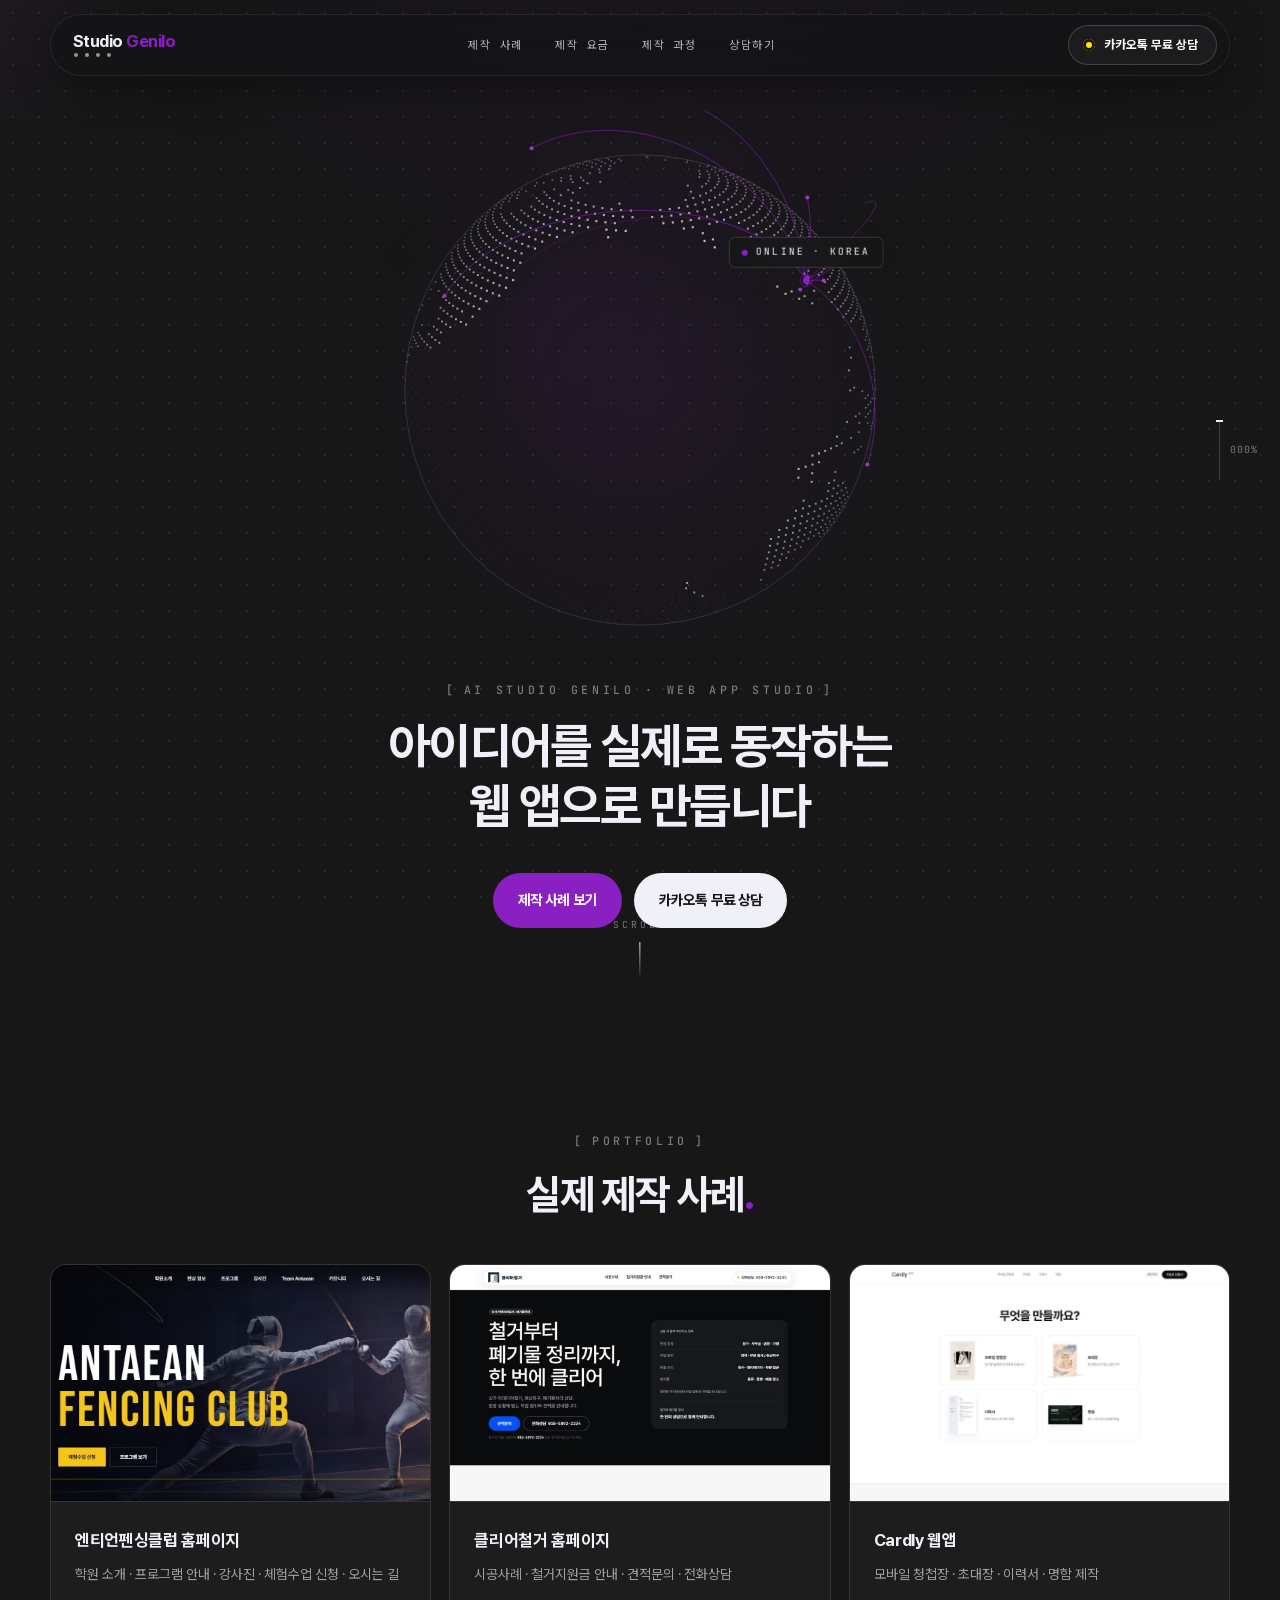
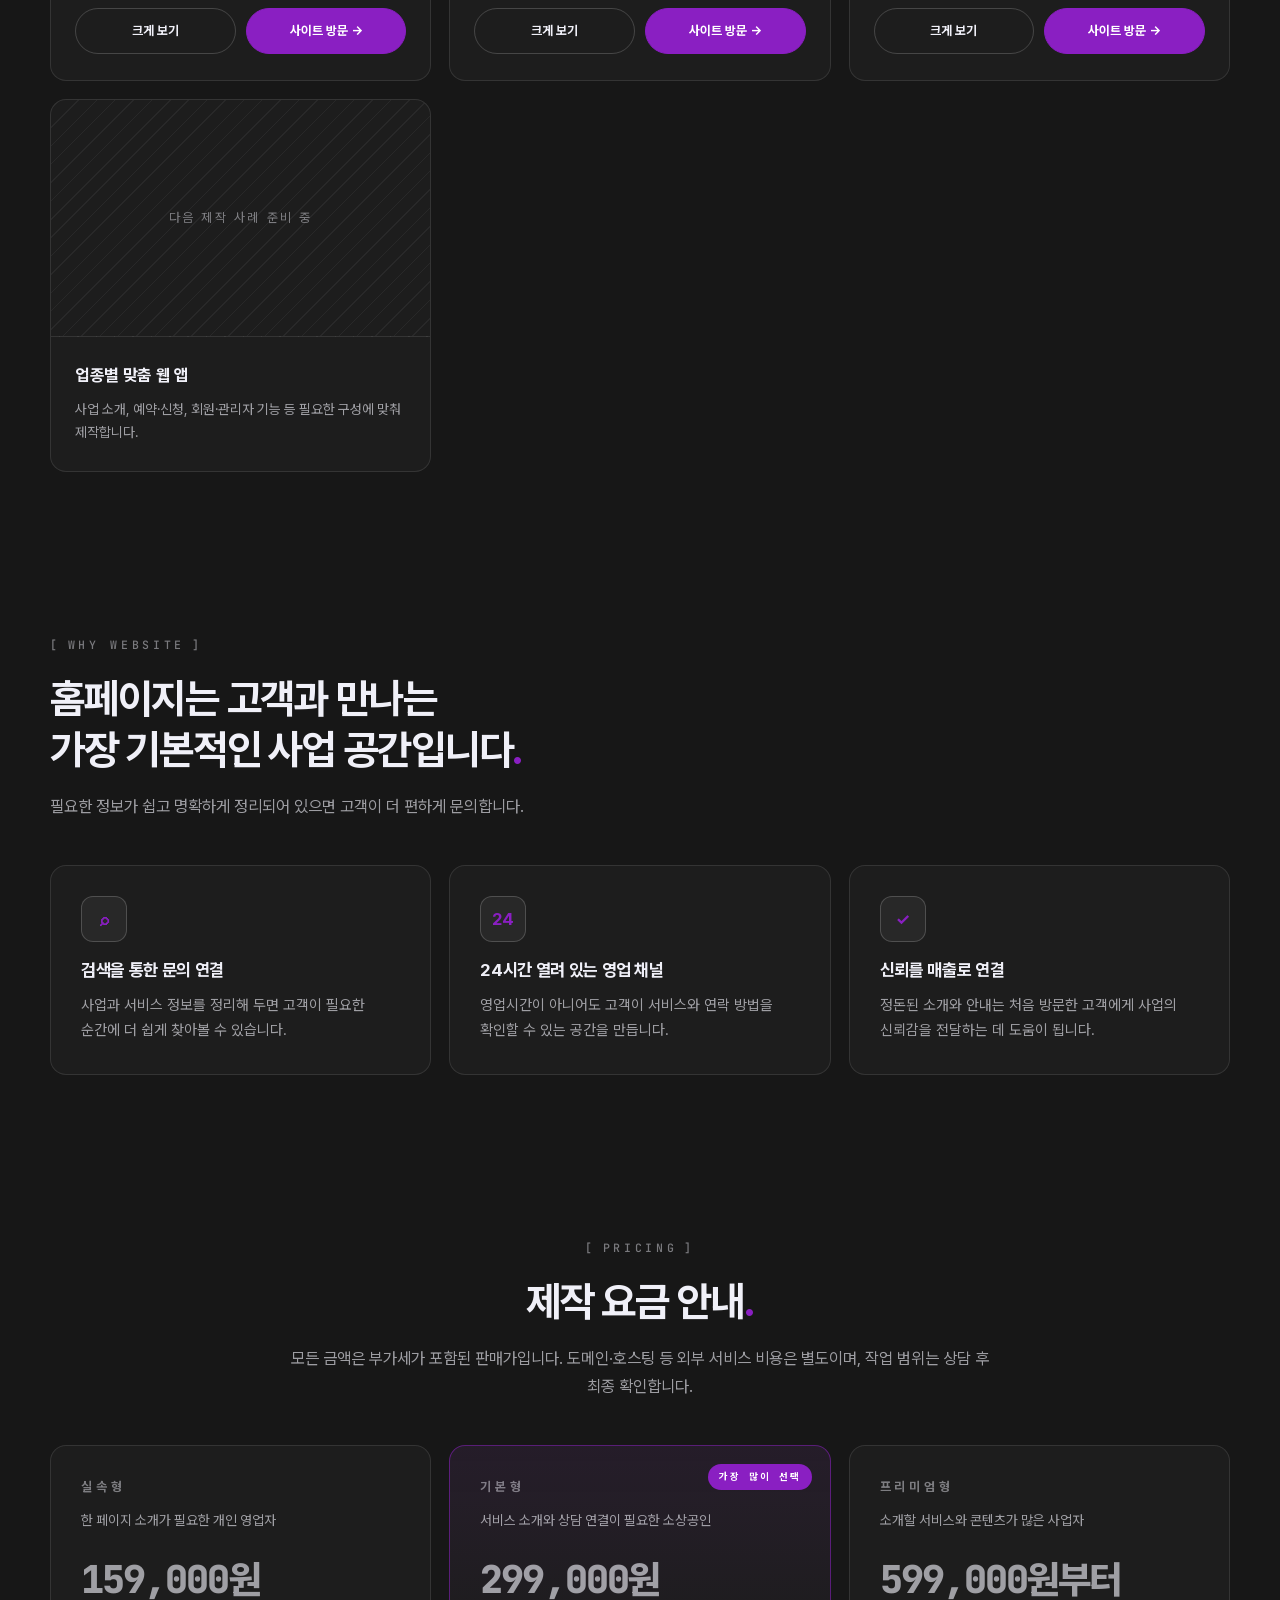
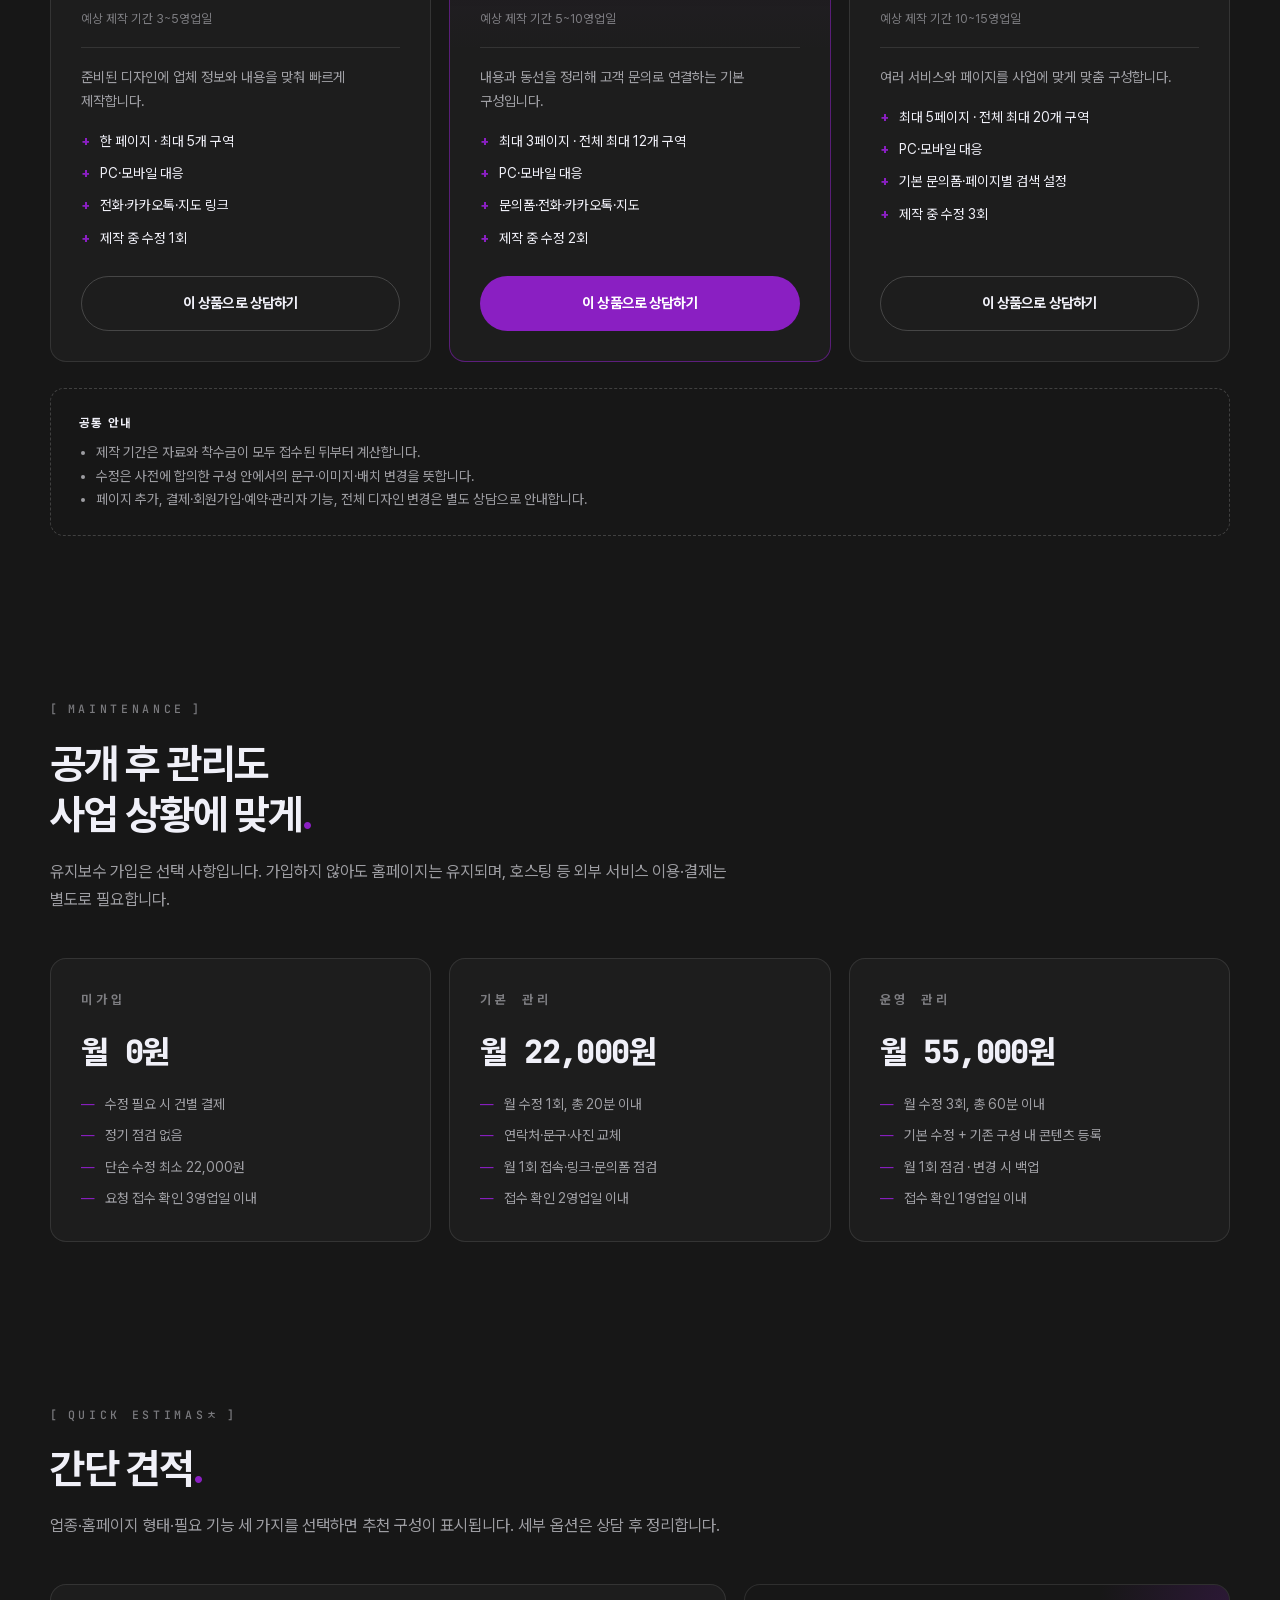
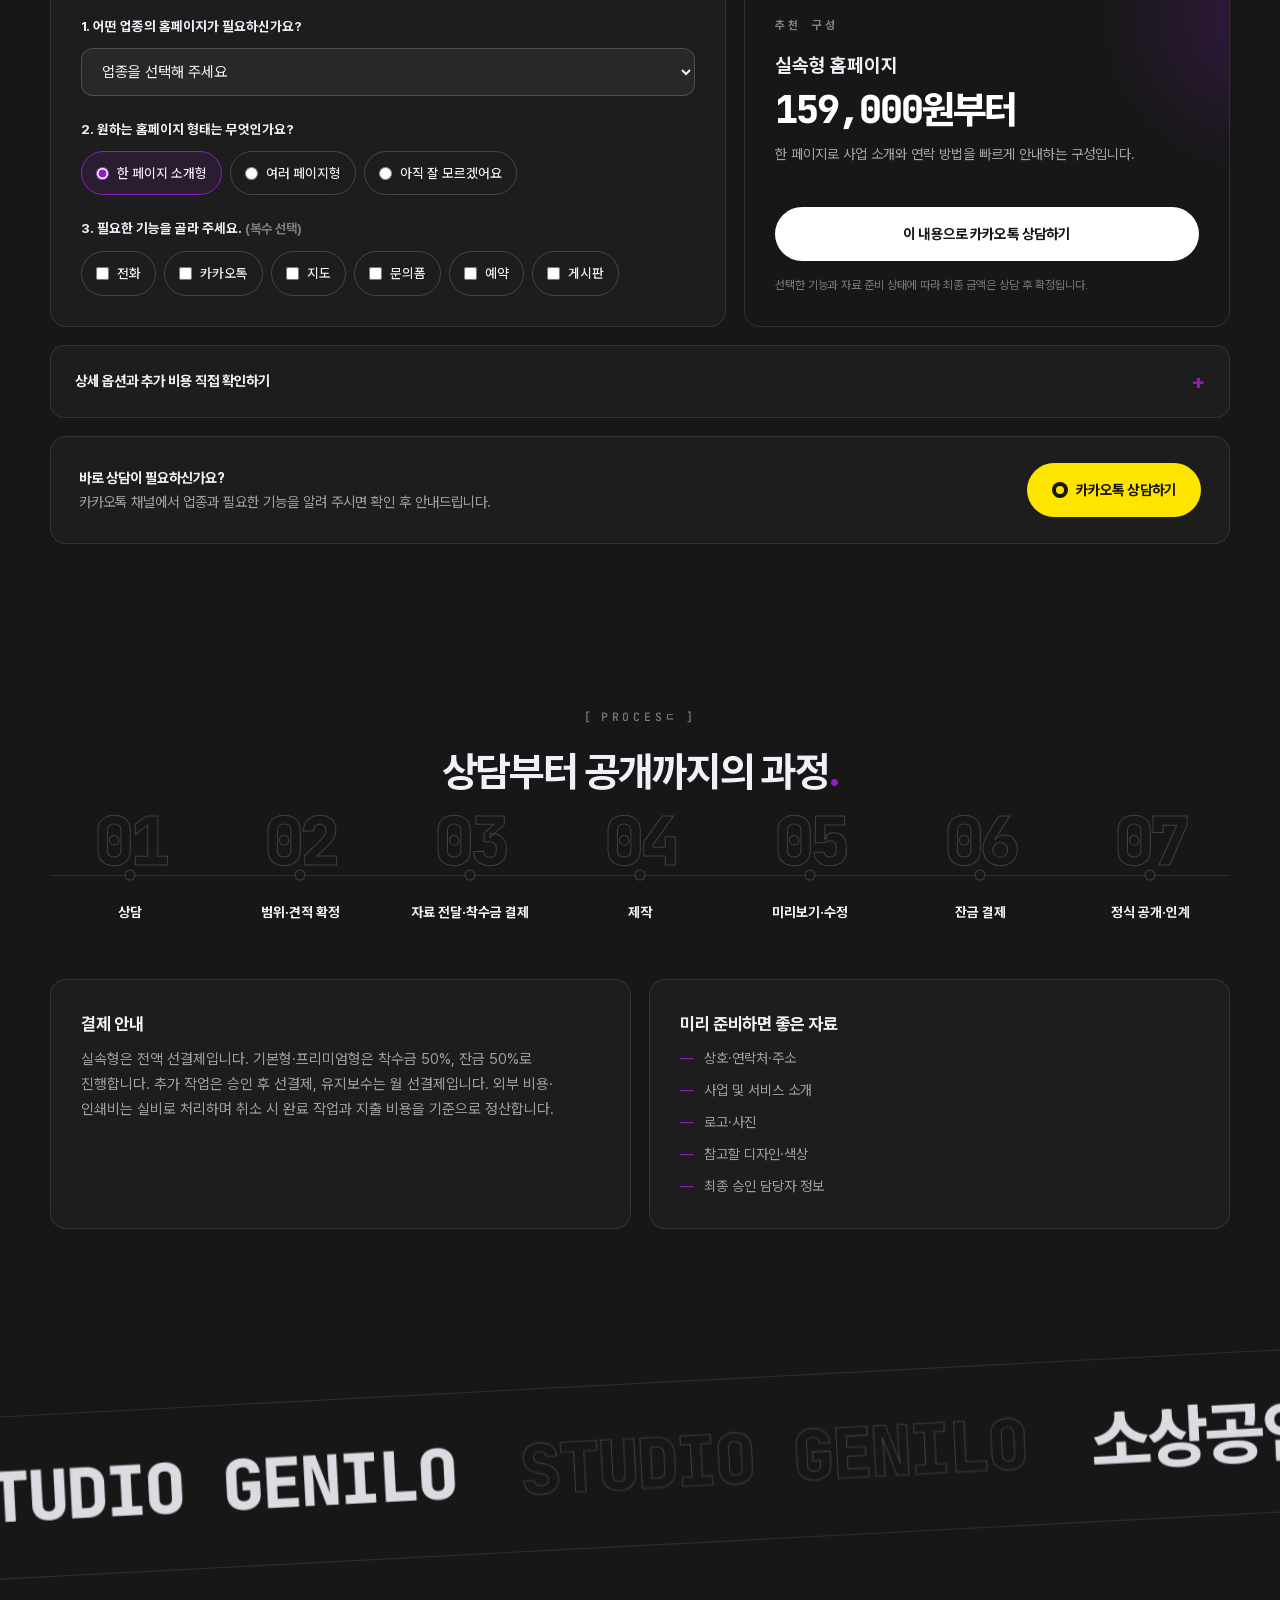
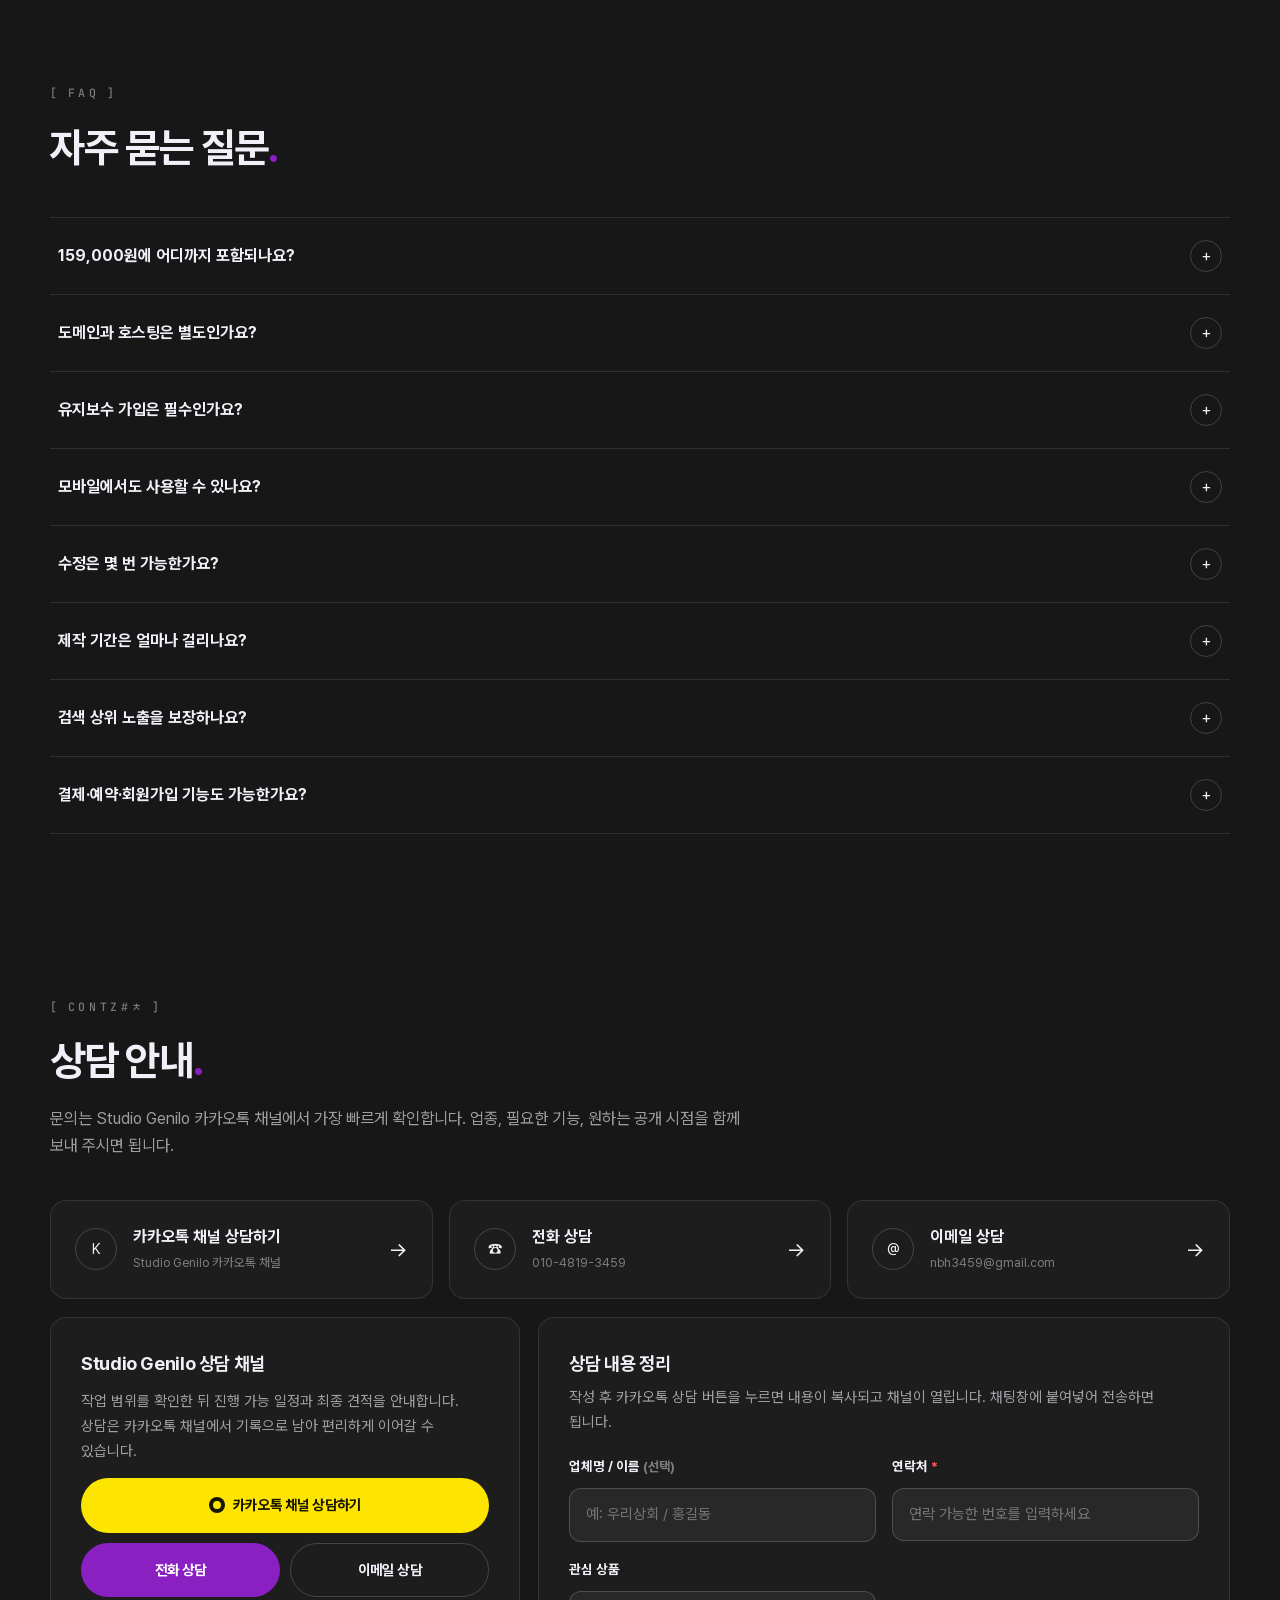
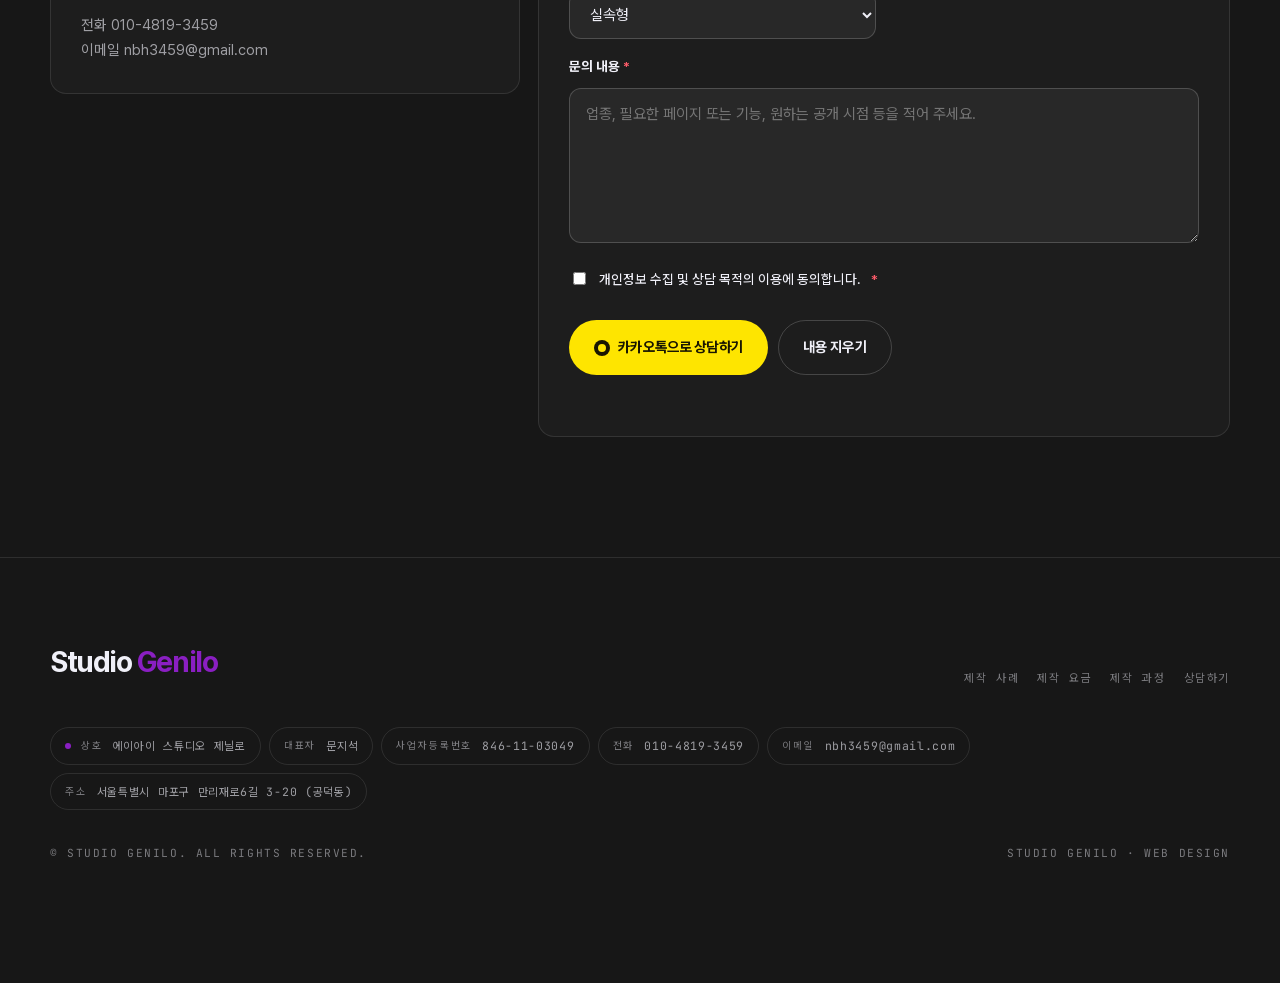
==== _landing_backup.html @ 6a8f4923 "Portfolio: add 클리어철거 (clearcheolgeo.com) and Cardly (cardly.kr) Co-Authored-By: Claude Fable 5.1 <no" ====
<!doctype html>
<html lang="ko">
<head>
<meta charset="utf-8">
<meta name="viewport" content="width=device-width,initial-scale=1">
<meta name="description" content="Studio Genilo | AI로 만드는 웹 앱 제작 스튜디오. 랜딩 페이지부터 로그인·결제·관리자 기능이 있는 웹 앱까지 기획·디자인·개발을 한 번에.">
<title>Studio Genilo | AI 웹 앱 제작 스튜디오</title>
<link href="fonts.css" rel="stylesheet">
<style>
:root{
  --accent:#8a1fc2;--accent-2:#a531db;--kakao:#fee500;--kakao-ink:#191600;--red:#ff5c6a;
  --bg:#171717;--fg:#f0f0f8;--fg2:rgba(240,240,248,.62);--muted:rgba(240,240,248,.46);
  --line:rgba(255,255,255,.10);--line-strong:rgba(255,255,255,.18);--card:rgba(255,255,255,.028);--card-hover:rgba(255,255,255,.055);
  --pill:rgba(20,20,22,.78);--dot:rgba(255,255,255,.08);--ghost:rgba(240,240,248,.05);
  --font-mono:"JetBrains Mono","Pretendard Variable",ui-monospace,SFMono-Regular,Menlo,monospace;--font-sans:"Pretendard Variable","Noto Sans KR",system-ui,-apple-system,sans-serif;
  --ease-out:cubic-bezier(.16,1,.3,1);--ease-in-out:cubic-bezier(.77,0,.175,1);
  --max:1180px;
}
body[data-theme="light"]{
  --bg:#f0f0f8;--fg:#171717;--fg2:rgba(23,23,23,.68);--muted:rgba(23,23,23,.5);
  --line:rgba(0,0,0,.09);--line-strong:rgba(0,0,0,.18);--card:rgba(255,255,255,.55);--card-hover:rgba(255,255,255,.9);
  --pill:rgba(30,30,34,.86);--dot:rgba(0,0,0,.09);--ghost:rgba(23,23,23,.05);
}
*{box-sizing:border-box}
html{scroll-behavior:smooth;overflow-x:clip;scrollbar-width:thin;scrollbar-color:#7f7f8759 transparent}
body{margin:0;background:var(--bg);color:var(--fg);font-family:var(--font-sans);font-size:15px;line-height:1.7;word-break:keep-all;overflow-wrap:break-word;transition:background-color .7s var(--ease-in-out),color .7s var(--ease-in-out);position:relative;overflow-x:clip}
a{color:inherit;text-decoration:none}
button,input,select,textarea{font:inherit;color:inherit}
button{cursor:pointer}
img{max-width:100%;display:block}
::selection{background:var(--accent);color:#fff}

/* dotted grid background */
.grid-bg{position:fixed;inset:0;pointer-events:none;z-index:0;background-image:radial-gradient(var(--dot) 1px,transparent 1.2px);background-size:26px 26px;transition:opacity .7s;opacity:1}
.grid-bg:after{content:"";position:absolute;inset:0;background:radial-gradient(60% 50% at 50% 0%,rgba(138,31,194,.05),transparent 70%)}

.wrap{width:min(var(--max),calc(100% - 40px));margin:auto;position:relative}
.section{padding:120px 0;position:relative;z-index:1}
.section+.section{padding-top:40px}
.eyebrow{font-family:var(--font-mono);display:inline-flex;align-items:center;gap:.6em;font-size:.72rem;letter-spacing:.32em;text-transform:uppercase;color:var(--muted);font-weight:500}
.eyebrow:before{content:"[";color:var(--muted)}
.eyebrow:after{content:"]";color:var(--muted)}
.title{font-size:clamp(1.6rem,3.2vw,2.7rem);line-height:1.25;letter-spacing:-.03em;font-weight:700;margin:16px 0 18px}
.title em{font-style:normal;color:var(--accent)}
.lead{max-width:720px;color:var(--fg2);margin:0;font-size:1.02rem}
.center{text-align:center}.center .lead{margin:auto}
.notice{font-size:.82rem;color:var(--muted)}

/* buttons */
.btn{position:relative;display:inline-flex;align-items:center;justify-content:center;gap:8px;border:1px solid transparent;border-radius:999px;padding:14px 24px;font-weight:700;font-size:.9rem;letter-spacing:.01em;transition:transform .35s var(--ease-out),box-shadow .35s var(--ease-out),background .3s,border-color .3s,color .3s;overflow:hidden;white-space:nowrap}
.btn:after{content:"";position:absolute;inset:0;background:linear-gradient(120deg,transparent 30%,rgba(255,255,255,.22) 50%,transparent 70%);transform:translateX(-120%);transition:transform .7s var(--ease-out)}
.btn:hover:after{transform:translateX(120%)}
.btn:hover{transform:translateY(-3px)}
.btn.primary{background:var(--accent);color:#fff}
.btn.primary:hover{background:var(--accent-2);box-shadow:0 12px 32px rgba(138,31,194,.35)}
.btn.light{background:var(--fg);color:var(--bg)}
.btn.light:hover{box-shadow:0 12px 30px rgba(0,0,0,.35)}
.btn.outline{border-color:var(--line-strong);background:transparent;color:var(--fg)}
.btn.outline:hover{border-color:var(--fg);background:var(--ghost)}
.btn.kakao-btn{background:var(--kakao);color:var(--kakao-ink)}
.btn.kakao-btn:hover{box-shadow:0 12px 32px rgba(254,229,0,.28)}
.btn.kakao-btn:before,.chat-pill:before{content:"";width:16px;height:16px;border-radius:50%;background:var(--kakao);flex:none;box-shadow:inset 0 0 0 4px var(--kakao-ink)}
.chat-pill:before{width:12px;height:12px;box-shadow:inset 0 0 0 3px #191600}

/* header pill */
header{position:fixed;top:14px;left:0;right:0;z-index:40;display:flex;justify-content:center;padding:0 14px;pointer-events:none}
.pill{pointer-events:auto;width:min(1180px,100%);height:62px;display:flex;align-items:center;justify-content:space-between;padding:0 12px 0 22px;border-radius:999px;background:var(--pill);border:1px solid rgba(255,255,255,.08);backdrop-filter:blur(18px);-webkit-backdrop-filter:blur(18px);box-shadow:0 10px 40px rgba(0,0,0,.35);color:#f0f0f8;transition:transform .6s var(--ease-out),opacity .4s}
header.hide .pill{transform:translateY(-120%);opacity:0}
.logo{display:flex;flex-direction:column;gap:3px;line-height:1;font-weight:700;font-size:1.05rem;letter-spacing:-.03em}
.logo em{font-style:normal;color:var(--accent)}
.dots{display:flex;gap:7px;padding-left:1px}
.dots i{width:4px;height:4px;border-radius:50%;background:rgba(255,255,255,.55);transition:background .3s,transform .3s}
.dots i.on{background:var(--accent);transform:scale(1.4)}
.links{display:flex;gap:6px}
.links a{font-family:var(--font-mono);position:relative;padding:8px 13px;font-size:.72rem;letter-spacing:.14em;text-transform:uppercase;color:rgba(240,240,248,.72);transition:color .3s}
.links a:after{content:"";position:absolute;left:13px;right:13px;bottom:4px;height:1px;background:var(--accent);transform:scaleX(0);transform-origin:left;transition:transform .45s var(--ease-out)}
.links a:hover{color:#fff}
.links a:hover:after{transform:scaleX(1)}
.links a.active{color:#fff}
.links a.active:after{transform:scaleX(1);background:rgba(255,255,255,.5)}
.hright{display:flex;align-items:center;gap:8px}
.chat-pill{display:inline-flex;align-items:center;gap:9px;height:40px;padding:0 18px 0 14px;border-radius:999px;border:1px solid rgba(255,255,255,.16);background:rgba(255,255,255,.04);font-size:.78rem;font-weight:700;color:#fff;transition:background .3s,border-color .3s,transform .35s var(--ease-out)}
.chat-pill:hover{background:rgba(255,255,255,.12);border-color:rgba(255,255,255,.4);transform:translateY(-2px)}
.menu-btn{display:none;width:40px;height:40px;border-radius:50%;border:1px solid rgba(255,255,255,.16);background:transparent;color:#fff;font-size:1.1rem;line-height:1}
.mobile-menu{position:fixed;inset:0;z-index:35;background:rgba(23,23,23,.96);backdrop-filter:blur(16px);display:flex;flex-direction:column;justify-content:center;padding:40px 28px;gap:6px;opacity:0;pointer-events:none;transition:opacity .4s}
.mobile-menu.open{opacity:1;pointer-events:auto}
.mobile-menu a{font-size:clamp(1.8rem,8vw,2.6rem);font-weight:800;letter-spacing:-.04em;color:#f0f0f8;padding:6px 0;border-bottom:1px solid rgba(255,255,255,.08);transform:translateY(20px);opacity:0;transition:transform .6s var(--ease-out),opacity .6s}
.mobile-menu.open a{transform:none;opacity:1}
.mobile-menu a span{font-family:var(--font-mono);font-size:.7rem;letter-spacing:.3em;color:var(--accent);display:block;margin-bottom:2px}

/* scroll meter */
.scroll-meter{font-family:var(--font-mono);position:fixed;right:22px;top:50%;transform:translateY(-50%);z-index:30;display:flex;align-items:center;gap:10px;font-size:.62rem;letter-spacing:.1em;color:var(--muted);pointer-events:none}
.scroll-meter .rail{position:relative;width:1px;height:60px;background:var(--line-strong)}
.scroll-meter .tick{position:absolute;left:-3px;width:7px;height:1.5px;background:var(--fg);top:0;transition:top .1s linear}

/* hero */
.hero{position:relative;z-index:1;min-height:100svh;padding:110px 0 80px;display:flex;flex-direction:column;justify-content:center;overflow:hidden}
.globe-wrap{position:relative;width:min(560px,80vw);aspect-ratio:1;margin:0 auto 10px;cursor:grab}
.globe-wrap:active{cursor:grabbing}
.globe-wrap canvas{width:100%;height:100%;display:block}
.globe-wrap:before{content:"";position:absolute;inset:-12%;border-radius:50%;background:radial-gradient(circle,rgba(138,31,194,.08),transparent 60%);pointer-events:none}
.online{font-family:var(--font-mono);position:absolute;display:inline-flex;align-items:center;gap:8px;padding:6px 12px;border-radius:6px;border:1px solid rgba(255,255,255,.14);background:rgba(23,23,23,.8);backdrop-filter:blur(8px);font-size:.62rem;letter-spacing:.22em;color:#f0f0f8;white-space:nowrap;transform:translate(-50%,-140%);transition:opacity .4s;pointer-events:none}
.online b{width:6px;height:6px;border-radius:50%;background:var(--accent);box-shadow:0 0 0 0 rgba(138,31,194,.6);animation:ping 1.8s ease-out infinite}
@keyframes ping{80%{box-shadow:0 0 0 8px rgba(138,31,194,0)}100%{box-shadow:0 0 0 8px rgba(138,31,194,0)}}
.hero .eyebrow{display:flex;justify-content:center}
.hero h1{font-size:clamp(1.7rem,3.8vw,3.3rem);line-height:1.25;letter-spacing:-.035em;font-weight:700;margin:16px auto 20px;text-align:center;max-width:860px}
.hero h1 .word{display:inline-block;opacity:0;transform:translateY(40px) rotate(2deg);animation:wordIn 1s var(--ease-out) forwards}
@keyframes wordIn{to{opacity:1;transform:none}}
.hero p{max-width:600px;margin:0 auto;text-align:center;color:var(--fg2);font-size:clamp(.92rem,1.2vw,1.02rem)}
.hero-actions{display:flex;justify-content:center;gap:12px;margin-top:36px;flex-wrap:wrap}
.hero-scroll{font-family:var(--font-mono);position:absolute;left:50%;bottom:28px;transform:translateX(-50%);font-size:.6rem;letter-spacing:.3em;color:var(--muted);display:flex;flex-direction:column;align-items:center;gap:8px}
.hero-scroll:after{content:"";width:1px;height:38px;background:linear-gradient(var(--fg),transparent);animation:drop 1.8s var(--ease-in-out) infinite}
@keyframes drop{0%{transform:scaleY(0);transform-origin:top}50%{transform:scaleY(1);transform-origin:top}51%{transform-origin:bottom}100%{transform:scaleY(0);transform-origin:bottom}}

/* reveal & scramble */
.reveal{opacity:0;transform:translateY(34px);transition:opacity 1s var(--ease-out),transform 1s var(--ease-out)}
.reveal.in{opacity:1;transform:none}
.stagger>*{opacity:0;transform:translateY(28px);transition:opacity .9s var(--ease-out),transform .9s var(--ease-out)}
.stagger.in>*{opacity:1;transform:none}
.stagger.in>*:nth-child(1){transition-delay:.05s}.stagger.in>*:nth-child(2){transition-delay:.15s}.stagger.in>*:nth-child(3){transition-delay:.25s}.stagger.in>*:nth-child(4){transition-delay:.35s}.stagger.in>*:nth-child(5){transition-delay:.45s}.stagger.in>*:nth-child(6){transition-delay:.55s}.stagger.in>*:nth-child(7){transition-delay:.65s}

/* cards */
.card{position:relative;padding:30px;border:1px solid var(--line);border-radius:16px;background:var(--card);overflow:hidden;transition:transform .5s var(--ease-out),border-color .4s,background .4s,box-shadow .5s}
.card:before{content:"";position:absolute;inset:0;background:radial-gradient(420px circle at var(--mx,50%) var(--my,50%),rgba(138,31,194,.10),transparent 45%);opacity:0;transition:opacity .4s;pointer-events:none}
.card:hover{transform:translateY(-6px);border-color:var(--line-strong);background:var(--card-hover);box-shadow:0 24px 50px rgba(0,0,0,.25)}
.card:hover:before{opacity:1}
.card>*{position:relative}
.card h3{margin:14px 0 8px;font-size:1.08rem;letter-spacing:-.02em}
.card p{margin:0;color:var(--fg2);font-size:.92rem}
.icon{width:46px;height:46px;border-radius:12px;border:1px solid var(--line-strong);display:grid;place-items:center;font-size:1.05rem;font-weight:700;color:var(--accent);background:var(--ghost);transition:transform .5s var(--ease-out),background .3s,color .3s}
.card:hover .icon{transform:rotate(-8deg) scale(1.08);background:var(--accent);color:#fff;border-color:var(--accent)}
.grid3{display:grid;grid-template-columns:repeat(3,1fr);gap:18px;margin-top:44px}

/* portfolio */
.portfolio-grid{display:grid;grid-template-columns:repeat(3,1fr);gap:18px;margin-top:44px}
.portfolio{padding:0;display:flex;flex-direction:column}
.portfolio-image{position:relative;aspect-ratio:16/10;overflow:hidden;border-bottom:1px solid var(--line)}
.portfolio-image img{width:100%;height:100%;object-fit:cover;object-position:top;transition:transform 1.2s var(--ease-out),filter .6s}
.portfolio:hover .portfolio-image img{transform:scale(1.06);filter:saturate(1.1)}
.portfolio-image:after{content:"";position:absolute;inset:0;background:linear-gradient(180deg,transparent 60%,rgba(0,0,0,.35));opacity:0;transition:opacity .4s}
.portfolio:hover .portfolio-image:after{opacity:1}
.portfolio-empty{aspect-ratio:16/10;display:grid;place-items:center;border-bottom:1px solid var(--line);color:var(--muted);font-size:.8rem;letter-spacing:.2em;background:repeating-linear-gradient(-45deg,transparent 0 12px,var(--ghost) 12px 13px)}
.portfolio-body{padding:24px 24px 26px;display:flex;flex-direction:column;gap:8px;flex:1}
.portfolio-body strong{font-size:1.05rem;letter-spacing:-.02em}
.portfolio-body p{margin:0;color:var(--fg2);font-size:.86rem}
.portfolio-links{display:flex;gap:10px;margin-top:auto;padding-top:14px}
.preview-btn,.visit-btn{flex:1;border-radius:999px;padding:11px 14px;font-size:.8rem;font-weight:700;text-align:center;transition:transform .35s var(--ease-out),background .3s,border-color .3s,color .3s}
.preview-btn{border:1px solid var(--line-strong);background:transparent}
.preview-btn:hover{border-color:var(--fg);transform:translateY(-2px)}
.visit-btn{border:1px solid var(--accent);background:var(--accent);color:#fff}
.visit-btn:hover{background:var(--accent-2);transform:translateY(-2px)}
.visit-btn .arrow{display:inline-block;transition:transform .35s var(--ease-out)}
.visit-btn:hover .arrow{transform:translateX(5px)}

/* pricing */
.plan-grid{display:grid;grid-template-columns:repeat(3,1fr);gap:18px;margin-top:44px;align-items:stretch}
.plan{display:flex;flex-direction:column}
.plan h3{font-family:var(--font-mono);margin:0;font-size:.8rem;letter-spacing:.3em;text-transform:uppercase;color:var(--muted)}
.plan .for{margin:12px 0 0;font-size:.86rem;color:var(--fg2);min-height:2.6em}
.plan .price{font-family:var(--font-mono);margin:16px 0 0;font-size:clamp(2rem,3vw,2.6rem);font-weight:800;letter-spacing:-.05em;line-height:1}
.plan .period{margin:8px 0 0;font-size:.78rem;color:var(--muted)}
.plan .plan-intro{margin:18px 0 0;padding-top:18px;border-top:1px solid var(--line);font-size:.88rem;color:var(--fg2)}
.plan ul{margin:16px 0 26px;padding:0;list-style:none;display:grid;gap:9px;font-size:.86rem}
.plan ul li{display:flex;gap:10px}
.plan ul li:before{content:"+";color:var(--accent);font-weight:700;flex:none}
.plan .btn{margin-top:auto;width:100%}
.plan.recommended{border-color:rgba(138,31,194,.55);background:linear-gradient(180deg,rgba(138,31,194,.08),transparent 40%),var(--card)}
.plan.recommended:before{background:radial-gradient(420px circle at var(--mx,50%) var(--my,50%),rgba(138,31,194,.22),transparent 45%)}
.badge{font-family:var(--font-mono);position:absolute;top:18px;right:18px;padding:5px 11px;border-radius:999px;background:var(--accent);color:#fff;font-size:.62rem;letter-spacing:.2em;font-weight:700}
.common{margin-top:26px;padding:24px 28px;border:1px dashed var(--line-strong);border-radius:14px;font-size:.86rem;color:var(--fg2)}
.common strong{display:block;color:var(--fg);margin-bottom:8px;letter-spacing:.1em;font-size:.76rem}
.common ul{margin:0;padding-left:1.2em}
.maintenance-grid{display:grid;grid-template-columns:repeat(3,1fr);gap:18px;margin-top:44px}
.maint h3{font-family:var(--font-mono);margin:0;font-size:.8rem;letter-spacing:.3em;text-transform:uppercase;color:var(--muted)}
.maint .monthly{font-family:var(--font-mono);font-size:2rem;font-weight:800;letter-spacing:-.05em;margin:14px 0 6px}
.maint ul{margin:14px 0 0;padding:0;list-style:none;display:grid;gap:8px;font-size:.86rem;color:var(--fg2)}
.maint ul li{display:flex;gap:10px}.maint ul li:before{content:"—";color:var(--accent);flex:none}

/* estimate */
.simple-estimate{display:grid;grid-template-columns:1.25fr .9fr;gap:18px;margin-top:44px}
.quick-panel{display:grid;gap:22px}
.field label{display:block;font-size:.84rem;font-weight:700;margin-bottom:10px}
.field select,.field input[type=text],.field textarea{width:100%;padding:13px 16px;border-radius:12px;border:1px solid var(--line-strong);background:var(--ghost);color:var(--fg);outline:none;transition:border-color .3s,box-shadow .3s}
.field select:focus,.field input:focus,.field textarea:focus{border-color:var(--accent);box-shadow:0 0 0 4px rgba(138,31,194,.15)}
.field select option{color:#171717}
.choice-row{display:flex;flex-wrap:wrap;gap:8px}
.choice-row label{display:inline-flex;align-items:center;gap:8px;padding:10px 14px;border:1px solid var(--line-strong);border-radius:999px;font-size:.84rem;cursor:pointer;margin:0;font-weight:500;transition:border-color .3s,background .3s,transform .3s var(--ease-out)}
.choice-row label:hover{border-color:var(--fg);transform:translateY(-2px)}
.choice-row label:has(input:checked){border-color:var(--accent);background:rgba(138,31,194,.12)}
.choice-row input{accent-color:var(--accent);margin:0}
.quick-result{padding:30px;border-radius:16px;background:#171717;color:#f0f0f8;border:1px solid rgba(255,255,255,.1);display:flex;flex-direction:column;position:relative;overflow:hidden}
.quick-result:before{content:"";position:absolute;inset:-40% -40% auto auto;width:70%;aspect-ratio:1;border-radius:50%;background:radial-gradient(circle,rgba(138,31,194,.22),transparent 65%);pointer-events:none}
.quick-result>*{position:relative}
.quick-result h3{font-family:var(--font-mono);margin:0;font-size:.72rem;letter-spacing:.3em;text-transform:uppercase;color:rgba(240,240,248,.5)}
.result-plan{margin-top:16px;font-size:1.2rem;font-weight:700}
.result-price{font-family:var(--font-mono);font-size:2.4rem;font-weight:800;letter-spacing:-.05em;color:#fff;line-height:1.1;margin:6px 0 12px;transition:transform .4s var(--ease-out)}
.result-price.bump{transform:scale(1.06)}
.quick-result p{margin:0 0 20px;color:rgba(240,240,248,.65);font-size:.88rem}
.quick-result .btn{margin-top:auto;background:#fff;color:#171717}
.calc-note{font-size:.74rem!important;color:rgba(240,240,248,.45)!important;margin:14px 0 0!important}
.detail-options{margin-top:18px;border:1px solid var(--line);border-radius:14px;background:var(--card)}
.detail-options summary{list-style:none;cursor:pointer;padding:18px 24px;font-weight:700;font-size:.9rem;display:flex;justify-content:space-between;align-items:center}
.detail-options summary::-webkit-details-marker{display:none}
.detail-options summary:after{content:"+";font-size:1.3rem;color:var(--accent);transition:transform .4s var(--ease-out)}
.detail-options[open] summary:after{transform:rotate(45deg)}
.detail-inner{padding:0 24px 24px}
.table-wrap{overflow-x:auto;margin-top:10px}
table{width:100%;border-collapse:collapse;font-size:.84rem;min-width:560px}
th,td{text-align:left;padding:12px 10px;border-bottom:1px solid var(--line);vertical-align:top}
th{font-family:var(--font-mono);font-size:.7rem;letter-spacing:.2em;color:var(--muted);font-weight:500}
tbody tr{transition:background .3s}tbody tr:hover{background:var(--ghost)}
td:nth-child(2){white-space:nowrap;font-weight:700}
.kakao-inline{margin-top:18px;padding:26px 28px;border-radius:16px;border:1px solid var(--line);background:var(--card);display:flex;justify-content:space-between;align-items:center;gap:20px;flex-wrap:wrap}
.kakao-inline p{margin:0;font-size:.9rem;color:var(--fg2)}.kakao-inline strong{color:var(--fg)}

/* process */
.process{display:grid;grid-template-columns:repeat(7,1fr);gap:10px;margin-top:44px;position:relative}
.process:before{content:"";position:absolute;left:0;right:0;top:34px;height:1px;background:var(--line)}
.process .fill{position:absolute;left:0;top:34px;height:1px;background:var(--accent);width:0;transition:width 1.2s var(--ease-out)}
.step{position:relative;padding:60px 6px 0;text-align:center;font-size:.86rem;font-weight:700;transition:transform .5s var(--ease-out)}
.step:hover{transform:translateY(-6px)}
.step b{font-family:var(--font-mono);position:absolute;left:50%;top:0;transform:translate(-50%,-50%);width:auto;font-size:4.2rem;font-weight:800;letter-spacing:-.06em;line-height:1;color:transparent;-webkit-text-stroke:1px var(--line-strong);transition:color .4s,-webkit-text-stroke .4s,transform .5s var(--ease-out);pointer-events:none}
.step:before{content:"";position:absolute;left:50%;top:34px;transform:translate(-50%,-50%);width:9px;height:9px;border-radius:50%;background:var(--bg);border:1px solid var(--line-strong);transition:background .3s,border-color .3s,transform .3s}
.step.done:before{background:var(--accent);border-color:var(--accent);transform:translate(-50%,-50%) scale(1.3)}
.step:hover b{color:var(--fg);-webkit-text-stroke:0;transform:translate(-50%,-56%)}
.step p{margin:0}
.info-grid{display:grid;grid-template-columns:1fr 1fr;gap:18px;margin-top:54px}
.info ul{margin:8px 0 0;padding:0;list-style:none;display:grid;gap:8px;font-size:.88rem;color:var(--fg2)}
.info ul li{display:flex;gap:10px}.info ul li:before{content:"—";color:var(--accent);flex:none}
.info h3{margin:0 0 8px}

/* marquee */
.marquee{position:relative;z-index:1;padding:20px 0;overflow:hidden;transform:rotate(-3deg) scale(1.08);border-top:1px solid var(--line);border-bottom:1px solid var(--line);margin:40px 0 20px}
.marquee .track{font-family:var(--font-mono);display:flex;gap:60px;white-space:nowrap;will-change:transform;font-size:clamp(2rem,5vw,4rem);font-weight:800;letter-spacing:-.03em;text-transform:uppercase;color:var(--fg)}
.marquee .track span{opacity:.9}.marquee .track span:nth-child(even){color:transparent;-webkit-text-stroke:1px var(--line-strong)}

/* faq */
.faq-list{margin-top:44px;border-top:1px solid var(--line)}
.faq-item{border-bottom:1px solid var(--line);transition:background .3s}
.faq-item:hover{background:var(--ghost)}
.faq-q{width:100%;display:flex;justify-content:space-between;align-items:center;gap:20px;padding:22px 8px;border:0;background:none;text-align:left;font-weight:700;font-size:1rem;color:var(--fg)}
.faq-q span:last-child{width:32px;height:32px;border-radius:50%;border:1px solid var(--line-strong);display:grid;place-items:center;flex:none;font-weight:400;transition:transform .45s var(--ease-out),background .3s,color .3s}
.faq-item.open .faq-q span:last-child{transform:rotate(45deg);background:var(--accent);border-color:var(--accent);color:#fff}
.faq-a{display:grid;grid-template-rows:0fr;transition:grid-template-rows .5s var(--ease-out)}
.faq-a>div{overflow:hidden;color:var(--fg2);font-size:.92rem;padding:0 8px}
.faq-item.open .faq-a{grid-template-rows:1fr}
.faq-item.open .faq-a>div{padding-bottom:22px}

/* contact */
.contact-cards{display:grid;grid-template-columns:repeat(3,1fr);gap:16px;margin-top:40px}
.ccard{display:flex;align-items:center;gap:16px;padding:22px 24px}
.ccard .cic{width:42px;height:42px;border-radius:50%;border:1px solid var(--line-strong);display:grid;place-items:center;flex:none;font-size:.9rem;transition:background .3s,color .3s,border-color .3s}
.ccard:hover .cic{background:var(--accent);border-color:var(--accent);color:#fff}
.ccard strong{display:block;font-size:1rem}.ccard small{color:var(--muted);font-size:.78rem}
.ccard .go{margin-left:auto;font-size:1.3rem;transition:transform .4s var(--ease-out)}
.ccard:hover .go{transform:translateX(6px)}
.contact-grid{display:grid;grid-template-columns:.85fr 1.25fr;gap:18px;margin-top:18px;align-items:start}
.contact-side h3{margin:0 0 10px;font-size:1.15rem}
.contact-side>p{color:var(--fg2);font-size:.92rem}
.contact-side .btn{width:100%;margin-top:14px}
.contact-buttons{display:flex;gap:10px;margin-top:10px}.contact-buttons .btn{flex:1;margin-top:0}
.form h3{font-size:1.15rem;margin-bottom:6px}
.form-grid{display:grid;grid-template-columns:1fr 1fr;gap:16px;margin-top:20px}
.field.full{grid-column:1/-1}
.privacy{display:flex!important;align-items:flex-start;gap:10px;font-weight:500!important;font-size:.84rem!important;cursor:pointer}
.privacy input{accent-color:var(--accent);margin-top:4px}
.form-actions{display:flex;gap:10px;margin-top:20px;flex-wrap:wrap}
.result{margin-top:12px;font-size:.86rem;min-height:1.4em}
.form-success{display:none;margin-top:12px;padding:14px 16px;border-radius:12px;background:rgba(138,31,194,.12);border:1px solid rgba(138,31,194,.4);font-size:.86rem}
.form-success.show{display:block}

/* footer */
footer{position:relative;z-index:1;padding:80px 0 120px;border-top:1px solid var(--line)}
.foot-top{display:flex;justify-content:space-between;align-items:flex-end;gap:30px;flex-wrap:wrap}
.foot-logo{font-size:1.8rem;font-weight:700;letter-spacing:-.05em}
.foot-logo em{font-style:normal;color:var(--accent)}
.foot-nav{font-family:var(--font-mono);display:flex;gap:18px;flex-wrap:wrap;font-size:.72rem;letter-spacing:.14em;text-transform:uppercase;color:var(--muted)}
.foot-nav a{transition:color .3s}.foot-nav a:hover{color:var(--fg)}
.biz{display:flex;flex-wrap:wrap;gap:8px;margin-top:40px}
.biz span{font-family:var(--font-mono);display:inline-flex;gap:10px;align-items:center;padding:8px 14px;border:1px solid var(--line);border-radius:999px;font-size:.72rem;letter-spacing:.06em;color:var(--fg2);transition:border-color .3s,color .3s,transform .3s var(--ease-out)}
.biz span:hover{border-color:var(--fg);color:var(--fg);transform:translateY(-2px)}
.biz span i{font-style:normal;color:var(--muted);font-size:.64rem;letter-spacing:.18em}
.biz span:first-child:before{content:"";width:6px;height:6px;border-radius:50%;background:var(--accent)}
.copy{font-family:var(--font-mono);margin-top:34px;font-size:.7rem;letter-spacing:.14em;text-transform:uppercase;color:var(--muted);display:flex;justify-content:space-between;gap:20px;flex-wrap:wrap}

/* mobile bar */
.mobile-bar{display:none;position:fixed;left:12px;right:12px;bottom:12px;z-index:38;gap:8px;padding:8px;border-radius:999px;background:rgba(20,20,22,.9);backdrop-filter:blur(16px);border:1px solid rgba(255,255,255,.1)}
.mobile-bar .btn{flex:1;padding:12px}
.mobile-bar .btn.outline{color:#fff;border-color:rgba(255,255,255,.2)}

/* modal */
.preview-modal{position:fixed;inset:0;z-index:60;background:rgba(10,10,12,.86);backdrop-filter:blur(10px);display:grid;place-items:center;padding:20px;opacity:0;pointer-events:none;transition:opacity .35s}
.preview-modal.open{opacity:1;pointer-events:auto}
.preview-dialog{width:min(1100px,100%);max-height:100%;background:#1c1c1f;border:1px solid rgba(255,255,255,.12);border-radius:18px;overflow:hidden;display:flex;flex-direction:column;transform:translateY(24px) scale(.98);transition:transform .5s var(--ease-out)}
.preview-modal.open .preview-dialog{transform:none}
.preview-top{display:flex;justify-content:space-between;align-items:center;padding:14px 18px;border-bottom:1px solid rgba(255,255,255,.1);color:#f0f0f8}
.preview-title{font-size:.8rem;letter-spacing:.14em;font-weight:700}
.preview-close{width:36px;height:36px;border-radius:50%;border:1px solid rgba(255,255,255,.16);background:transparent;color:#fff;font-size:1.2rem;transition:background .3s,transform .4s var(--ease-out)}
.preview-close:hover{background:var(--accent);border-color:var(--accent);transform:rotate(90deg)}
.preview-image{width:100%;overflow:auto;max-height:calc(100vh - 110px);object-fit:contain;background:#111}

/* cursor glow */
.cursor{position:fixed;left:0;top:0;width:360px;height:360px;border-radius:50%;background:radial-gradient(circle,rgba(138,31,194,.05),transparent 60%);pointer-events:none;z-index:2;transform:translate(-50%,-50%);transition:opacity .4s;mix-blend-mode:screen}
body[data-theme="light"] .cursor{mix-blend-mode:multiply;background:radial-gradient(circle,rgba(138,31,194,.06),transparent 60%)}

/* responsive */
@media (max-width:1100px){
  .links{display:none}.menu-btn{display:grid;place-items:center}
  .process{grid-template-columns:repeat(4,1fr);row-gap:40px}.process:before,.process .fill{display:none}
}
@media (max-width:900px){
  .section{padding:90px 0}.section+.section{padding-top:24px}
  .grid3,.portfolio-grid,.plan-grid,.maintenance-grid,.contact-cards{grid-template-columns:1fr 1fr}
  .simple-estimate,.contact-grid,.info-grid{grid-template-columns:1fr}
  .scroll-meter{display:none}
}
@media (max-width:640px){
  .wrap{width:calc(100% - 32px)}
  header{top:10px;padding:0 10px}.pill{height:56px;padding:0 8px 0 18px}
  .chat-pill span{display:none}.chat-pill{padding:0 12px;gap:0}
  .grid3,.portfolio-grid,.plan-grid,.maintenance-grid,.contact-cards,.form-grid{grid-template-columns:1fr}
  .process{grid-template-columns:repeat(3,1fr)}
  .hero{padding-top:90px}.hero-actions .btn{width:100%}
  .globe-wrap{width:min(340px,86vw)}
  .mobile-bar{display:flex}footer{padding-bottom:110px}
  .hero-scroll{display:none}
  .kakao-inline .btn{width:100%}
  .contact-buttons{flex-direction:column}
  .marquee{transform:rotate(-4deg) scale(1.12)}
}
@media (prefers-reduced-motion:reduce){
  .reveal,.stagger>*{opacity:1;transform:none;transition:none}
  .hero h1 .word{animation:none;opacity:1;transform:none}
  html{scroll-behavior:auto}
}
</style>
</head>
<body data-theme="dark">
<div class="grid-bg"></div>
<div class="cursor" id="cursor"></div>

<header id="header"><div class="pill">
  <a class="logo" href="#top"><span>Studio <em>Genilo</em></span><span class="dots" id="dots"><i></i><i></i><i></i><i></i></span></a>
  <nav class="links" id="navLinks">
    <a href="#portfolio">제작 사례</a><a href="#pricing">제작 요금</a><a href="#process">제작 과정</a><a href="#contact">상담하기</a>
  </nav>
  <div class="hright">
    <a class="chat-pill" href="https://open.kakao.com/o/sACnsFNi" target="_blank" rel="noopener noreferrer"><span>카카오톡 무료 상담</span></a>
    <button class="menu-btn" aria-label="메뉴 열기" id="menuBtn">☰</button>
  </div>
</div></header>
<div class="mobile-menu" id="mobileMenu">
  <a href="#portfolio"><span>01</span>제작 사례</a><a href="#pricing"><span>02</span>제작 요금</a><a href="#process"><span>03</span>제작 과정</a><a href="#contact"><span>04</span>상담하기</a>
</div>
<aside class="scroll-meter"><span class="rail"><span class="tick" id="tick"></span></span><span id="scrollPct">000%</span></aside>

<main id="top">
<section class="hero" id="hero">
  <div class="wrap">
    <div class="globe-wrap" id="globeWrap"><canvas id="globe"></canvas><div class="online" id="online"><b></b>ONLINE · KOREA</div></div>
    <div class="eyebrow scramble">AI STUDIO GENILO · WEB APP STUDIO</div>
    <h1 id="heroTitle">아이디어를 실제로 동작하는<br>웹 앱으로 만듭니다</h1>
    <div class="hero-actions"><a class="btn primary" href="#portfolio">제작 사례 보기</a><a class="btn light" href="https://open.kakao.com/o/sACnsFNi" target="_blank" rel="noopener noreferrer">카카오톡 무료 상담</a></div>
  </div>
  <div class="hero-scroll">SCROLL</div>
</section>

<section class="section" id="portfolio" data-theme="dark">
  <div class="wrap">
    <div class="reveal center"><div class="eyebrow scramble">PORTFOLIO</div><h2 class="title">실제 제작 사례<em>.</em></h2></div>
    <div class="portfolio-grid stagger">
      <article class="card portfolio"><div class="portfolio-image"><img src="antaean.jpg" alt="엔티언펜싱클럽 홈페이지 미리보기" loading="lazy"></div><div class="portfolio-body"><strong>엔티언펜싱클럽 홈페이지</strong><p>학원 소개 · 프로그램 안내 · 강사진 · 체험수업 신청 · 오시는 길</p><div class="portfolio-links"><button class="preview-btn" type="button" data-image="antaean.jpg" data-title="엔티언펜싱클럽 홈페이지">크게 보기</button><a class="visit-btn" href="https://antaean.kr" target="_blank" rel="noopener noreferrer">사이트 방문 <span class="arrow">→</span></a></div></div></article>
      <article class="card portfolio"><div class="portfolio-image"><img src="clearcheolgeo.jpg" alt="클리어철거 홈페이지 미리보기" loading="lazy"></div><div class="portfolio-body"><strong>클리어철거 홈페이지</strong><p>시공사례 · 철거지원금 안내 · 견적문의 · 전화상담</p><div class="portfolio-links"><button class="preview-btn" type="button" data-image="clearcheolgeo.jpg" data-title="클리어철거 홈페이지">크게 보기</button><a class="visit-btn" href="https://clearcheolgeo.com" target="_blank" rel="noopener noreferrer">사이트 방문 <span class="arrow">→</span></a></div></div></article>
      <article class="card portfolio"><div class="portfolio-image"><img src="cardly.jpg" alt="Cardly 미리보기" loading="lazy"></div><div class="portfolio-body"><strong>Cardly 웹앱</strong><p>모바일 청첩장 · 초대장 · 이력서 · 명함 제작</p><div class="portfolio-links"><button class="preview-btn" type="button" data-image="cardly.jpg" data-title="Cardly 웹앱">크게 보기</button><a class="visit-btn" href="https://cardly.kr" target="_blank" rel="noopener noreferrer">사이트 방문 <span class="arrow">→</span></a></div></div></article>
      <article class="card portfolio"><div class="portfolio-empty">다음 제작 사례 준비 중</div><div class="portfolio-body"><strong>업종별 맞춤 웹 앱</strong><p>사업 소개, 예약·신청, 회원·관리자 기능 등 필요한 구성에 맞춰 제작합니다.</p></div></article>
    </div>
  </div>
</section>

<section class="section" id="effect" data-theme="light">
  <div class="wrap">
    <div class="reveal"><div class="eyebrow scramble">WHY WEBSITE</div><h2 class="title">홈페이지는 고객과 만나는<br>가장 기본적인 사업 공간입니다<em>.</em></h2><p class="lead">필요한 정보가 쉽고 명확하게 정리되어 있으면 고객이 더 편하게 문의합니다.</p></div>
    <div class="grid3 stagger">
      <article class="card effect"><div class="icon">⌕</div><h3>검색을 통한 문의 연결</h3><p>사업과 서비스 정보를 정리해 두면 고객이 필요한 순간에 더 쉽게 찾아볼 수 있습니다.</p></article>
      <article class="card effect"><div class="icon">24</div><h3>24시간 열려 있는 영업 채널</h3><p>영업시간이 아니어도 고객이 서비스와 연락 방법을 확인할 수 있는 공간을 만듭니다.</p></article>
      <article class="card effect"><div class="icon">✓</div><h3>신뢰를 매출로 연결</h3><p>정돈된 소개와 안내는 처음 방문한 고객에게 사업의 신뢰감을 전달하는 데 도움이 됩니다.</p></article>
    </div>
  </div>
</section>


<section class="section" id="pricing" data-theme="light">
  <div class="wrap">
    <div class="reveal center"><div class="eyebrow scramble">PRICING</div><h2 class="title">제작 요금 안내<em>.</em></h2><p class="lead">모든 금액은 부가세가 포함된 판매가입니다. 도메인·호스팅 등 외부 서비스 비용은 별도이며, 작업 범위는 상담 후 최종 확인합니다.</p></div>
    <div class="plan-grid stagger">
      <article class="card plan"><h3>실속형</h3><p class="for">한 페이지 소개가 필요한 개인 영업자</p><p class="price">159,000원</p><p class="period">예상 제작 기간 3~5영업일</p><p class="plan-intro">준비된 디자인에 업체 정보와 내용을 맞춰 빠르게 제작합니다.</p><ul><li>한 페이지 · 최대 5개 구역</li><li>PC·모바일 대응</li><li>전화·카카오톡·지도 링크</li><li>제작 중 수정 1회</li></ul><a class="btn outline select-quick" data-plan="budget" href="#contact">이 상품으로 상담하기</a></article>
      <article class="card plan recommended"><span class="badge">가장 많이 선택</span><h3>기본형</h3><p class="for">서비스 소개와 상담 연결이 필요한 소상공인</p><p class="price">299,000원</p><p class="period">예상 제작 기간 5~10영업일</p><p class="plan-intro">내용과 동선을 정리해 고객 문의로 연결하는 기본 구성입니다.</p><ul><li>최대 3페이지 · 전체 최대 12개 구역</li><li>PC·모바일 대응</li><li>문의폼·전화·카카오톡·지도</li><li>제작 중 수정 2회</li></ul><a class="btn primary select-quick" data-plan="basic" href="#contact">이 상품으로 상담하기</a></article>
      <article class="card plan"><h3>프리미엄형</h3><p class="for">소개할 서비스와 콘텐츠가 많은 사업자</p><p class="price">599,000원부터</p><p class="period">예상 제작 기간 10~15영업일</p><p class="plan-intro">여러 서비스와 페이지를 사업에 맞게 맞춤 구성합니다.</p><ul><li>최대 5페이지 · 전체 최대 20개 구역</li><li>PC·모바일 대응</li><li>기본 문의폼·페이지별 검색 설정</li><li>제작 중 수정 3회</li></ul><a class="btn outline select-quick" data-plan="premium" href="#contact">이 상품으로 상담하기</a></article>
    </div>
    <div class="common reveal"><strong>공통 안내</strong><ul><li>제작 기간은 자료와 착수금이 모두 접수된 뒤부터 계산합니다.</li><li>수정은 사전에 합의한 구성 안에서의 문구·이미지·배치 변경을 뜻합니다.</li><li>페이지 추가, 결제·회원가입·예약·관리자 기능, 전체 디자인 변경은 별도 상담으로 안내합니다.</li></ul></div>
  </div>
</section>

<section class="section" id="maintenance" data-theme="light">
  <div class="wrap">
    <div class="reveal"><div class="eyebrow scramble">MAINTENANCE</div><h2 class="title">공개 후 관리도<br>사업 상황에 맞게<em>.</em></h2><p class="lead">유지보수 가입은 선택 사항입니다. 가입하지 않아도 홈페이지는 유지되며, 호스팅 등 외부 서비스 이용·결제는 별도로 필요합니다.</p></div>
    <div class="maintenance-grid stagger">
      <article class="card maint"><h3>미가입</h3><div class="monthly">월 0원</div><ul><li>수정 필요 시 건별 결제</li><li>정기 점검 없음</li><li>단순 수정 최소 22,000원</li><li>요청 접수 확인 3영업일 이내</li></ul></article>
      <article class="card maint"><h3>기본 관리</h3><div class="monthly">월 22,000원</div><ul><li>월 수정 1회, 총 20분 이내</li><li>연락처·문구·사진 교체</li><li>월 1회 접속·링크·문의폼 점검</li><li>접수 확인 2영업일 이내</li></ul></article>
      <article class="card maint"><h3>운영 관리</h3><div class="monthly">월 55,000원</div><ul><li>월 수정 3회, 총 60분 이내</li><li>기본 수정 + 기존 구성 내 콘텐츠 등록</li><li>월 1회 점검 · 변경 시 백업</li><li>접수 확인 1영업일 이내</li></ul></article>
    </div>
  </div>
</section>

<section class="section" id="estimate" data-theme="dark">
  <div class="wrap">
    <div class="reveal"><div class="eyebrow scramble">QUICK ESTIMATE</div><h2 class="title">간단 견적<em>.</em></h2><p class="lead">업종·홈페이지 형태·필요 기능 세 가지를 선택하면 추천 구성이 표시됩니다. 세부 옵션은 상담 후 정리합니다.</p></div>
    <div class="simple-estimate reveal">
      <div class="quick-panel card">
        <div class="field"><label>1. 어떤 업종의 홈페이지가 필요하신가요?</label><select id="quickIndustry"><option value="기타">업종을 선택해 주세요</option><option>음식점·카페</option><option>학원·교육</option><option>인력·건설</option><option>보험·상담</option><option>쇼핑·제품</option><option>기타</option></select></div>
        <div class="field"><label>2. 원하는 홈페이지 형태는 무엇인가요?</label><div class="choice-row"><label><input type="radio" name="quickType" value="one" checked> 한 페이지 소개형</label><label><input type="radio" name="quickType" value="multi"> 여러 페이지형</label><label><input type="radio" name="quickType" value="unknown"> 아직 잘 모르겠어요</label></div></div>
        <div class="field"><label>3. 필요한 기능을 골라 주세요. <span class="notice">(복수 선택)</span></label><div class="choice-row"><label><input class="quickFeature" type="checkbox" value="전화 바로 걸기"> 전화</label><label><input class="quickFeature" type="checkbox" value="카카오톡 상담"> 카카오톡</label><label><input class="quickFeature" type="checkbox" value="네이버 지도"> 지도</label><label><input class="quickFeature" type="checkbox" value="문의폼"> 문의폼</label><label><input class="quickFeature" type="checkbox" value="예약 문의"> 예약</label><label><input class="quickFeature" type="checkbox" value="게시판"> 게시판</label></div></div>
      </div>
      <aside class="quick-result"><h3>추천 구성</h3><div class="result-plan" id="quickPlanName">실속형 홈페이지</div><div class="result-price" id="quickPrice">159,000원부터</div><p id="quickDescription">한 페이지로 사업 소개와 연락 방법을 빠르게 안내하는 구성입니다.</p><button class="btn light" id="quickConsult" type="button">이 내용으로 카카오톡 상담하기</button><p class="calc-note">선택한 기능과 자료 준비 상태에 따라 최종 금액은 상담 후 확정됩니다.</p></aside>
    </div>
    <details class="detail-options reveal"><summary>상세 옵션과 추가 비용 직접 확인하기</summary><div class="detail-inner"><p class="notice">페이지 추가, 사진 보정, 배너, 외부 예약 연동 등은 아래 기준으로 안내합니다.</p><div class="table-wrap"><table><thead><tr><th>항목</th><th>금액</th><th>설명</th></tr></thead><tbody id="optionTable"></tbody></table></div></div></details>
    <div class="kakao-inline reveal"><p><strong>바로 상담이 필요하신가요?</strong><br>카카오톡 채널에서 업종과 필요한 기능을 알려 주시면 확인 후 안내드립니다.</p><a class="btn kakao-btn" href="https://open.kakao.com/o/sACnsFNi" target="_blank" rel="noopener noreferrer">카카오톡 상담하기</a></div>
  </div>
</section>

<section class="section" id="process" data-theme="dark">
  <div class="wrap">
    <div class="reveal center"><div class="eyebrow scramble">PROCESS</div><h2 class="title">상담부터 공개까지의 과정<em>.</em></h2></div>
    <div class="process stagger" id="processRail"><span class="fill" id="processFill"></span>
      <div class="step"><b>01</b><p>상담</p></div><div class="step"><b>02</b><p>범위·견적 확정</p></div><div class="step"><b>03</b><p>자료 전달·착수금 결제</p></div><div class="step"><b>04</b><p>제작</p></div><div class="step"><b>05</b><p>미리보기·수정</p></div><div class="step"><b>06</b><p>잔금 결제</p></div><div class="step"><b>07</b><p>정식 공개·인계</p></div>
    </div>
    <div class="info-grid stagger">
      <article class="card info"><h3>결제 안내</h3><p>실속형은 전액 선결제입니다. 기본형·프리미엄형은 착수금 50%, 잔금 50%로 진행합니다. 추가 작업은 승인 후 선결제, 유지보수는 월 선결제입니다. 외부 비용·인쇄비는 실비로 처리하며 취소 시 완료 작업과 지출 비용을 기준으로 정산합니다.</p></article>
      <article class="card info"><h3>미리 준비하면 좋은 자료</h3><ul><li>상호·연락처·주소</li><li>사업 및 서비스 소개</li><li>로고·사진</li><li>참고할 디자인·색상</li><li>최종 승인 담당자 정보</li></ul></article>
    </div>
  </div>
</section>

<div class="marquee" aria-hidden="true"><div class="track" id="marqueeTrack"></div></div>

<section class="section" id="faq" data-theme="dark">
  <div class="wrap">
    <div class="reveal"><div class="eyebrow scramble">FAQ</div><h2 class="title">자주 묻는 질문<em>.</em></h2></div>
    <div class="faq-list reveal" id="faqList"></div>
  </div>
</section>

<section class="section" id="contact" data-theme="dark">
  <div class="wrap">
    <div class="reveal"><div class="eyebrow scramble">CONTACT</div><h2 class="title">상담 안내<em>.</em></h2><p class="lead">문의는 Studio Genilo 카카오톡 채널에서 가장 빠르게 확인합니다. 업종, 필요한 기능, 원하는 공개 시점을 함께 보내 주시면 됩니다.</p></div>
    <div class="contact-cards stagger">
      <a class="card ccard" href="https://open.kakao.com/o/sACnsFNi" target="_blank" rel="noopener noreferrer"><span class="cic">K</span><span><strong>카카오톡 채널 상담하기</strong><small>Studio Genilo 카카오톡 채널</small></span><span class="go">→</span></a>
      <a class="card ccard" href="tel:01086039867"><span class="cic">☎</span><span><strong>전화 상담</strong><small>010-4819-3459</small></span><span class="go">→</span></a>
      <a class="card ccard" href="mailto:nbh3459@gmail.com"><span class="cic">@</span><span><strong>이메일 상담</strong><small>nbh3459@gmail.com</small></span><span class="go">→</span></a>
    </div>
    <div class="contact-grid reveal">
      <aside class="contact-side card"><h3>Studio Genilo 상담 채널</h3><p>작업 범위를 확인한 뒤 진행 가능 일정과 최종 견적을 안내합니다. 상담은 카카오톡 채널에서 기록으로 남아 편리하게 이어갈 수 있습니다.</p><a class="btn kakao-btn" href="https://open.kakao.com/o/sACnsFNi" target="_blank" rel="noopener noreferrer">카카오톡 채널 상담하기</a><div class="contact-buttons"><a class="btn primary" href="tel:01086039867">전화 상담</a><a class="btn outline" href="mailto:nbh3459@gmail.com">이메일 상담</a></div><p class="notice" style="margin-top:16px">전화 010-4819-3459<br>이메일 nbh3459@gmail.com</p></aside>
      <form class="form card" id="contactForm"><h3 style="margin-top:0">상담 내용 정리</h3><p class="notice">작성 후 카카오톡 상담 버튼을 누르면 내용이 복사되고 채널이 열립니다. 채팅창에 붙여넣어 전송하면 됩니다.</p><div class="form-grid"><div class="field"><label for="company">업체명 / 이름 <span class="notice">(선택)</span></label><input id="company" type="text" placeholder="예: 우리상회 / 홍길동"></div><div class="field"><label for="phone">연락처 <span style="color:var(--red)">*</span></label><input id="phone" type="text" placeholder="연락 가능한 번호를 입력하세요"></div><div class="field"><label for="interest">관심 상품</label><select id="interest"><option>상담 전 선택</option><option>실속형</option><option>기본형</option><option>프리미엄형</option></select></div><div class="field full"><label for="message">문의 내용 <span style="color:var(--red)">*</span></label><textarea id="message" rows="5" placeholder="업종, 필요한 페이지 또는 기능, 원하는 공개 시점 등을 적어 주세요."></textarea></div><div class="field full"><label class="privacy"><input type="checkbox" id="privacy"> 개인정보 수집 및 상담 목적의 이용에 동의합니다. <span style="color:var(--red)">*</span></label></div></div><div class="form-actions"><button class="btn kakao-btn" type="button" id="kakaoInquiry">카카오톡으로 상담하기</button><button class="btn outline" type="reset">내용 지우기</button></div><div class="result" id="formResult" aria-live="polite"></div><div class="form-success" id="formSuccess">상담 내용을 복사하고 카카오톡 채널을 열었습니다. 채팅창에 붙여넣어 보내 주세요.</div></form>
    </div>
  </div>
</section>
</main>

<footer><div class="wrap">
  <div class="foot-top reveal"><div class="foot-logo">Studio <em>Genilo</em></div><nav class="foot-nav"><a href="#portfolio">제작 사례</a><a href="#pricing">제작 요금</a><a href="#process">제작 과정</a><a href="#contact">상담하기</a></nav></div>
  <div class="biz reveal"><span><i>상호</i>에이아이 스튜디오 제닐로</span><span><i>대표자</i>문지석</span><span><i>사업자등록번호</i>846-11-03049</span><span><i>전화</i>010-4819-3459</span><span><i>이메일</i>nbh3459@gmail.com</span><span><i>주소</i>서울특별시 마포구 만리재로6길 3-20 (공덕동)</span></div>
  <div class="copy reveal"><span>© Studio Genilo. All rights reserved.</span><span>STUDIO GENILO · WEB DESIGN</span></div>
</div></footer>

<div class="mobile-bar"><a class="btn outline" href="#contact">상담하기</a><a class="btn primary" href="https://open.kakao.com/o/sACnsFNi" target="_blank" rel="noopener noreferrer">카카오톡 상담</a></div>
<div class="preview-modal" id="previewModal" role="dialog" aria-modal="true" aria-labelledby="previewTitle"><div class="preview-dialog"><div class="preview-top"><div class="preview-title" id="previewTitle">포트폴리오 미리보기</div><button class="preview-close" id="previewClose" type="button" aria-label="미리보기 닫기">×</button></div><img class="preview-image" id="previewImage" alt="포트폴리오 확대 이미지"></div></div>

<script>
/* ===== 원본 기능 로직 (Studio Genilo) ===== */
const KAKAO_URL='https://open.kakao.com/o/sACnsFNi';
const OPTIONS=[['section','구역 추가',33000,'제공된 글·사진으로 기존 페이지에 구성'],['page','일반 소개 페이지 추가',77000,'기존 디자인 기준, 최대 4개 구역'],['custom','별도 디자인 페이지',150000,'범위 확인 후 확정'],['revision','수정 횟수 추가',33000,'기존 구성 내 30분 이내 작업'],['copy','소개 문구 작성',55000,'고객 자료·인터뷰 기준 최대 5개 구역'],['photo','사진 보정',33000,'최대 10장, 단순 보정·크기 정리'],['banner','배너 제작',33000,'고객 문구 제공, 시안 1개·수정 1회'],['booking','외부 예약·상담 서비스 연결',33000,'링크 또는 삽입'],['form','문의폼 추가',55000,'기본 항목 5개 이내'],['domain','도메인 최초 연결 대행',22000,'도메인 구매비 별도'],['card','명함 맞춤 디자인',20000,'앞뒤 1종·수정 1회'],['print','명함 인쇄 주문 대행',11000,'인쇄비·배송비 별도']];
const money=n=>new Intl.NumberFormat('ko-KR').format(Math.round(n))+'원';
const optionTable=document.getElementById('optionTable');optionTable.innerHTML=OPTIONS.map(o=>`<tr><td>${o[1]}</td><td>${money(o[2])}${['custom','booking','form'].includes(o[0])?'부터':''}</td><td>${o[3]}</td></tr>`).join('');
const quickIndustry=document.getElementById('quickIndustry'),quickPlanName=document.getElementById('quickPlanName'),quickPrice=document.getElementById('quickPrice'),quickDescription=document.getElementById('quickDescription'),interest=document.getElementById('interest');
function quickData(){const type=document.querySelector('input[name="quickType"]:checked').value;const features=[...document.querySelectorAll('.quickFeature:checked')].map(x=>x.value);let plan='budget',name='실속형 홈페이지',price='159,000원부터',desc='한 페이지로 사업 소개와 연락 방법을 빠르게 안내하는 구성입니다.';if(type==='multi'||features.includes('문의폼')||features.includes('예약 문의')||features.includes('게시판')){plan='basic';name='기본형 홈페이지';price='299,000원부터';desc='서비스 소개와 고객 문의 연결을 함께 정리하는 기본 구성입니다.'}if(features.includes('예약 문의')&&features.includes('게시판')){plan='premium';name='프리미엄형 홈페이지';price='599,000원부터';desc='여러 페이지와 추가 기능을 사업에 맞게 구성하는 상담형 제작입니다.'}quickPlanName.textContent=name;if(quickPrice.textContent!==price){quickPrice.classList.add('bump');setTimeout(()=>quickPrice.classList.remove('bump'),400)}quickPrice.textContent=price;quickDescription.textContent=desc;interest.value={budget:'실속형',basic:'기본형',premium:'프리미엄형'}[plan];return {plan,name,price,desc,type,features,industry:quickIndustry.value}}
function choosePlan(plan){const radio=document.querySelector(`input[name="quickType"][value="${plan==='budget'?'one':'multi'}"]`);if(radio)radio.checked=true;if(plan==='premium')document.querySelectorAll('.quickFeature').forEach(x=>{if(x.value==='예약 문의'||x.value==='게시판')x.checked=true});quickData()}
document.querySelectorAll('#estimate input,#estimate select').forEach(el=>el.addEventListener('change',quickData));document.querySelectorAll('.select-quick').forEach(a=>a.addEventListener('click',()=>choosePlan(a.dataset.plan)));quickData();
async function copyText(text){try{await navigator.clipboard.writeText(text);return true}catch{return false}}
function inquiryText(){const q=quickData(),company=document.getElementById('company').value.trim(),phone=document.getElementById('phone').value.trim(),message=document.getElementById('message').value.trim();return `[Studio Genilo 홈페이지 제작 상담]\n업체명/이름: ${company||'미입력'}\n연락처: ${phone||'미입력'}\n관심 상품: ${interest.value}\n업종: ${q.industry}\n홈페이지 형태: ${q.type==='one'?'한 페이지 소개형':q.type==='multi'?'여러 페이지형':'아직 미정'}\n필요 기능: ${q.features.length?q.features.join(', '):'미선택'}\n\n문의 내용:\n${message||'미입력'}`}
document.getElementById('quickConsult').onclick=async()=>{await copyText(inquiryText());window.open(KAKAO_URL,'_blank','noopener');};
document.getElementById('kakaoInquiry').onclick=async()=>{const phone=document.getElementById('phone'),message=document.getElementById('message'),privacy=document.getElementById('privacy'),formResult=document.getElementById('formResult'),success=document.getElementById('formSuccess');if(!phone.value.trim()||!message.value.trim()||!privacy.checked){success.classList.remove('show');formResult.style.color='var(--red)';formResult.textContent='연락처, 문의 내용, 개인정보 동의는 필수입니다.';return}const copied=await copyText(inquiryText());formResult.textContent='';success.classList.add('show');if(!copied)success.textContent='카카오톡 채널을 엽니다. 위 문의 내용을 직접 복사해 채팅창에 붙여넣어 보내 주세요.';window.open(KAKAO_URL,'_blank','noopener');};
const FAQ=[['159,000원에 어디까지 포함되나요?','실속형은 한 페이지·최대 5개 구역, 준비된 디자인 선택, PC·모바일 대응, 전화·카카오톡·지도 및 외부 문의 링크 연결, 검색 기본 설정, 제작 중 수정 1회, 기존 명함 틀을 활용한 인쇄용 파일 1종을 포함합니다. 고객 제공 글·사진·로고 기준으로 제작합니다.'],['도메인과 호스팅은 별도인가요?','네. 도메인, 호스팅, 홈페이지 빌더, 문자·이메일·예약 서비스 등 외부 서비스 비용은 제작비와 별도입니다. 고객 명의 계정에서 직접 결제하는 방식을 권장합니다.'],['유지보수 가입은 필수인가요?','아닙니다. 유지보수는 선택 사항이며, 미가입 상태에서도 홈페이지는 유지됩니다. 수정이 필요하면 건별로 요청할 수 있습니다.'],['모바일에서도 사용할 수 있나요?','네. 모든 제작 상품은 PC와 모바일 화면에 맞춰 사용할 수 있도록 제작합니다.'],['수정은 몇 번 가능한가요?','실속형 1회, 기본형 2회, 프리미엄형 3회입니다. 기존에 합의한 구성 안에서의 변경을 뜻하며 전체 디자인 변경과 기능 추가는 별도 견적입니다.'],['제작 기간은 얼마나 걸리나요?','실속형은 3~5영업일, 기본형은 5~10영업일, 프리미엄형은 10~15영업일이 예상됩니다. 자료와 착수금이 모두 접수된 이후부터 계산합니다.'],['검색 상위 노출을 보장하나요?','아니요. 제목·설명·공유 이미지 같은 검색 기본 설정과 등록 지원은 제공하지만, 검색 결과의 상위 노출 순위는 보장하지 않습니다.'],['결제·예약·회원가입 기능도 가능한가요?','가능 여부와 비용은 기능 범위를 확인한 뒤 별도 상담으로 안내합니다. 회원가입, 결제, 자체 예약 시스템, 관리자 페이지, 데이터베이스 구축은 고정 가격 항목이 아닙니다.']];
const faqList=document.getElementById('faqList');faqList.innerHTML=FAQ.map(x=>`<div class="faq-item"><button class="faq-q" type="button"><span>${x[0]}</span><span>+</span></button><div class="faq-a"><div>${x[1]}</div></div></div>`).join('');document.querySelectorAll('.faq-q').forEach(q=>q.onclick=()=>q.parentElement.classList.toggle('open'));
const modal=document.getElementById('previewModal'),previewImage=document.getElementById('previewImage'),previewTitle=document.getElementById('previewTitle');document.querySelectorAll('.preview-btn').forEach(b=>b.onclick=()=>{previewImage.src=b.dataset.image;previewImage.alt=b.dataset.title+' 확대 이미지';previewTitle.textContent=b.dataset.title+' 미리보기';modal.classList.add('open');document.body.style.overflow='hidden'});function closePreview(){modal.classList.remove('open');document.body.style.overflow=''}document.getElementById('previewClose').onclick=closePreview;modal.onclick=e=>{if(e.target===modal)closePreview()};document.addEventListener('keydown',e=>{if(e.key==='Escape'){closePreview();closeMenu()}});

/* ===== 헤더 / 모바일 메뉴 ===== */
const header=document.getElementById('header'),menuBtn=document.getElementById('menuBtn'),mobileMenu=document.getElementById('mobileMenu');
function closeMenu(){mobileMenu.classList.remove('open');menuBtn.textContent='☰';document.body.style.overflow=''}
menuBtn.onclick=()=>{const open=!mobileMenu.classList.contains('open');mobileMenu.classList.toggle('open',open);menuBtn.textContent=open?'×':'☰';document.body.style.overflow=open?'hidden':''};
mobileMenu.querySelectorAll('a').forEach(a=>a.onclick=closeMenu);
let lastY=0;
const sectionIds=['portfolio','pricing','estimate','process','faq','contact'];
const navA=[...document.querySelectorAll('#navLinks a')],dots=[...document.querySelectorAll('#dots i')];
const themed=[...document.querySelectorAll('[data-theme]')].filter(el=>el.tagName==='SECTION');

/* ===== 스크롤: 미터, 헤더 숨김, 테마 전환, 활성 섹션 ===== */
const tick=document.getElementById('tick'),pct=document.getElementById('scrollPct');
function onScroll(){
  const y=scrollY,max=document.documentElement.scrollHeight-innerHeight,p=max>0?y/max:0;
  tick.style.top=(p*58)+'px';pct.textContent=String(Math.round(p*100)).padStart(3,'0')+'%';
  header.classList.toggle('hide',y>lastY&&y>300&&!mobileMenu.classList.contains('open'));lastY=y;
  const probe=y+innerHeight*.45;let theme='dark';
  for(const s of themed){if(s.offsetTop<=probe)theme=s.dataset.theme}
  if(document.body.dataset.theme!==theme)document.body.dataset.theme=theme;
  let active=-1;sectionIds.forEach((id,i)=>{const el=document.getElementById(id);if(el&&el.offsetTop-200<=y)active=i});
  navA.forEach((a,i)=>a.classList.toggle('active',i===active));dots.forEach((d,i)=>d.classList.toggle('on',i===active));
  /* 프로세스 진행선 */
  const rail=document.getElementById('processRail');if(rail){const r=rail.getBoundingClientRect();const prog=Math.min(1,Math.max(0,(innerHeight*.8-r.top)/(r.height+innerHeight*.3)));document.getElementById('processFill').style.width=(prog*100)+'%';const steps=rail.querySelectorAll('.step');steps.forEach((s,i)=>s.classList.toggle('done',(i+1)/steps.length<=prog+.02))}
  /* 마퀴 스크롤 연동 */
  const track=document.getElementById('marqueeTrack');if(track){track.style.transform=`translateX(${-(y*.35)%(track.scrollWidth/2||1)}px)`}
}
addEventListener('scroll',onScroll,{passive:true});addEventListener('resize',onScroll);

/* ===== 마퀴 ===== */
(function(){const t=document.getElementById('marqueeTrack');const words=['Studio Genilo','STUDIO GENILO','소상공인 홈페이지 제작','159,000원부터','WEBSITE STUDIO','제작 사례','간단 견적','카카오톡 상담'];let html='';for(let r=0;r<4;r++)words.forEach(w=>html+=`<span>${w}</span>`);t.innerHTML=html})();

/* ===== 리빌 / 스크램블 ===== */
const GLYPHS='ABCDEFGHIJKLMNOPQRSTUVWXYZ0123456789<>/\\|[]{}#%&*+=~가나다라마바사아자차카타파하ㄱㄴㄷㄹㅁㅂㅅㅇㅈㅊㅋㅌㅍㅎ';
function scramble(el){if(el.dataset.done)return;el.dataset.done=1;const final=el.textContent;const len=final.length;const start=performance.now(),dur=900+len*25;el.style.minWidth=el.offsetWidth+'px';(function frame(now){const t=Math.min(1,(now-start)/dur);let out='';for(let i=0;i<len;i++){const c=final[i];if(c===' '||c==='·'){out+=c;continue}out+=(i/len<t)?c:GLYPHS[Math.floor(Math.random()*GLYPHS.length)]}el.textContent=out;if(t<1)requestAnimationFrame(frame);else{el.textContent=final;el.style.minWidth=''}})(start)}
const io=new IntersectionObserver(es=>es.forEach(e=>{if(e.isIntersecting){e.target.classList.add('in');e.target.querySelectorAll('.scramble').forEach(scramble);if(e.target.classList.contains('scramble'))scramble(e.target);io.unobserve(e.target)}}),{threshold:.12});
document.querySelectorAll('.reveal,.stagger,.hero .scramble').forEach(el=>io.observe(el));

/* ===== 히어로 단어 등장 ===== */
(function(){const h=document.getElementById('heroTitle');const parts=h.innerHTML.split('<br>');let i=0;h.innerHTML=parts.map(line=>line.trim().split(' ').map(w=>`<span class="word" style="animation-delay:${.15+i++*.09}s">${w}</span>`).join(' ')).join('<br>')})();

/* ===== 카드 스포트라이트 & 커서 글로우 ===== */
document.addEventListener('pointermove',e=>{const c=document.getElementById('cursor');c.style.transform=`translate(${e.clientX-180}px,${e.clientY-180}px)`;const el=e.target.closest('.card');if(el){const r=el.getBoundingClientRect();el.style.setProperty('--mx',(e.clientX-r.left)+'px');el.style.setProperty('--my',(e.clientY-r.top)+'px')}},{passive:true});
document.addEventListener('pointerleave',()=>document.getElementById('cursor').style.opacity=0);document.addEventListener('pointerenter',()=>document.getElementById('cursor').style.opacity=1);
if(matchMedia('(hover:none)').matches)document.getElementById('cursor').style.display='none';

/* ===== 지구본 ===== */
(function(){
  const LAND_B64='[base64]/4AAAAAAAAAAAAAAAAAAAAAAAAAAAAAAAAAAAAAAAAAAAAAAAAADf//8AAf///wAAAAAAAAAAAAAAAAAAAAAAAAAAAAAAAAAAAAAAAAAAAAAAAB////D//////n/AAAAAAAAAAAAAAAAAAAAAAAAAAAAAAAAAAAAAAAAAAAAAA/gf/x////////wAAAAAbgAAB4AAAAAAPwAAAAAAAAAAAAAAAAAAAAAAAAAAAf//8A///////+AAAAB/ngAAAAAAAAAAH8AAAAAAAAAAAAAAAAAAAAAAAAcH3Hv/5////////8AAAAA/gAAAAAAAAAAAAD4AAAAAAAAAAAAAAAAAAAAAAcIAAQP/AH///////+AAAAAPCAAAAAAAAAAAAAYAAAAAAAAAAAAAAAAAAAAADwDAc+f+AP///////4AAAAAAAAAAAAAB4AAAAB/8AAAAAAAAAAAAAAAAAAAAAH9wc374AAAf/////8AAAAAAAAAAAAH4AAAA////AAAB/gAAAAAAAAAAAAAAAAwAAA/QAAAH/////8AAAAAAAAAAAAOAAAAP///wAAAAAAAAAAAAAAAAAAAAP8AYe+c3AAAD/////4AAAAAAAAAAAA4AAAH////++HgAOAAAAAAAAAAAAAAAfv+4+w/4gAAB/////wAAAAAAAAAAADwAHgH///////4AfgAAAAAgAAAAAAAAPf/4O4//9AAB/////wAAAAAAAAAAADwAPb////////4m//gAAAAAAAf+AAAAAA/+A8f//4AB////8gAAAAAAA/gAAAAAfv/////////////8AAAAAB///+H//H/+PeDwf+AA3////AAAAAAA//4AAAA8fv///////////////P8gAf////////A4CPz4H8AAP///wAAAAAAD///wADH/n3/////////////////8AD////////////34Z/wA///4AAAAAAAP///+M////n/////////////////+4E/////////////gD/8Af//gAAAAAAAf//5+P////f/////////////////fw/////////////6AD8YAf/wAAf8AAAA/8f+D///////////////////////AgEf///////////zw7/AAP/gAAP4AAAB/4/+f//////////////////////8AMAf//////////+DIA/gAH/gAAAAAAAH/z/////////////////////////+AAH///////////8AwgOAAD+AAAAAAAA//H/////////////////////////6AAP///////////wAA/AAAB+AAAAAAAB/+H//////////////////////nP+AAAH//z////////wAA/wAAAOAAAAAAAB//D/////////////////////+A/4AAAA/zAD///////gAA/4wAAAAAAAAAAB//Ab///////////////////+eDgAAAAABwAA///////4AA/94AAAAAAAAAYA5+A///////////////////4AAHAAAAAADcAAD//////4AAf/8AAAAAAAAA8AC+C///////////////////wAAfgAAAAAMAAAA///////wAf/8AAAAAAAAA4AO8H///////////////////AAA/gAAAABgAAAA///////8A///AAAAAAAAA8ANwH//////////////////8AAB/AAAAAEAAAAAf///////z///4AAAAAAAHOAEDv//////////////////+AAA+AAAAAAAAAABH///////x///8AAAAAAAHHAf/////////////////////6AA8AAAAAAAAAAAD///////x///8AAAAAAAGPz//////////////////////6AAwAAAAAAAAAAAD///////9///6AAAAAAAAPj//////////////////////6AAQAAAAAAAAAAAC///////////MAAAAAAAAYf//////////////////////7AAAAAAAAAAAAAABv////////+MNAAAAAAAAD///////////////////////zAAAAAAAAAAAAAAAH////////7gfgAAAAAAAf///////////////////////yAAAAAAAAAAAAAAAL/////////gCgAAAAAAAH///////////////////////iAAAAAAAAAAAAAAAP/////////pAAAAAAAAAD/////uP/x//////////////DAAAAAAAAAAAAAAAP/////////+AAAAAAAAAB//v//Gf/B/////////////+AAAAAAAAAAAAAAAAP////////8wAAAAAAAAAB//H/+AP+P/////////////8CAAAAAAAAAAAAAAAP////////wAAAAAAAAADj/jz/8AD/H/////////////4HgAAAAAAAAAAAAAAP////////gAAAAAAAAAH/4Bw/8AA/B////////////+APAAAAAAAAAAAAAAAP////////gAAAAAAAAAH/wA8f8Ph/g////////////8AAAAAAAAAAAAAAAAAP///////8AAAAAAAAAAH/gMHfJ///x///////////v4AMAAAAAAAAAAAAAAAP///////8AAAAAAAAAAH/AMCOP///h//////////+JwAMAAAAAAAAAAAAAAAH///////4AAAAAAAAAAH/AAAHH///g//////////8BwAIAAAAAAAAAAAAAAAH///////wAAAAAAAAAAH+AAYGH///w//////////+w4A4AAAAAAAAAAAAAAAD///////wAAAAAAAAAAAgf+ACBs//////////////g4D4AAAAAAAAAAAAAAAB///////wAAAAAAAAAAAj/+AAAA//////////////AYf4AAAAAAAAAAAAAAAA///////gAAAAAAAAAAB//8AAAA//////////////Ah2AAAAAAAAAAAAAAAAAP/////+AAAAAAAAAAAD//+AAAB//////////////gDwAAAAAAAAAAAAAAAAAH/////8AAAAAAAAAAAH///4GAB//////////////gDAAAAAAAAAAAAAAAAAAG/////4AAAAAAAAAAAP///8P4h//////////////wCAAAAAAAAAAAAAAAAAACf////4AAAAAAAAAAAP////v////////////////gAAAAAAAAAAAAAAAAAAABP//hgYAAAAAAAAAAAP//////3//P///////////wAAAAAAAAAAAAAAAAAAAAv//AAYAAAAAAAAAAAf//////9//H///////////wAAAAAAAAAAAAAAAAAAAB3/+AAcAAAAAAAAAAB///////4//h///////////gAAAAAAAAAAAAAAAAAAAAR/+AANAAAAAAAAAAD///////8//wH//////////AAAAAAAAAAAAAAAAAAAAAJ/+AAEAAAAAAAAAAH///////+f/0B/////////+AAAAAAAAAAAAAAAAAAAAAI/8AAAAAAAAAAAAAH///////+f/44Af///////+QAAAAAAAAAAAAAAAAAAAAAf8AAAAAAAAAAAAAP////////H//+AP///////4gAAAAAAAAAAAAAAAAAAAAAP8AAuAAAAAAAAAAP////////H///AD///v///ggAAAAAAAAAAAAAAAAAAAAAH+AABgAAAAAAAAAf////////n//+AD//4P//YAAAAAAAAAAAAAAAAAAAAAAAP+A4AYAAAAAAAAAP////////j//+AAf/4H/+AAAAAAAAAAAAAAAAgAAAAAAAH/B4ABwAAAAAAAAP////////h//8AAf/gD/8YAAAAAAAAAAAAAAAAAAAAAAAD/nwAD9AAAAAAAAP////////x//4AAf/AD/8QAAAAAAAAAAAAAAAAAAAAAAAAf/wAAAAAAAAAAAP////////4//gAAf+AD/+AAwAAAAAAAAAAAAAAAAAAAAAAH/wAAAAAAAAAAAf////////4f+AAAf8AD//AAwAAAAAAAAAAAAAAAAAAAAAAAH/AAAAAAAAAAAf////////8f8AAAPwAAP/gAwAAAAAAAAAAAAAAAAAAAAAAAD/gAAAAAAAAAAf////////+fgAAAPwAAP/gAwAAAAAAAAAAAAAAAAAAAAAAAA/AAAAAAAAAAAf/////////eAAAAHwAAP/gAMAAAAAAAAAAAAAAAAAAAAAAAAHgAAAAAAAAAAf/////////gAAAAHwAAM/gACAAAAAAAAAAAAAAAAAAAAAAAADABAAAAAAAAAP/////////gYAAADwAAEfgAJAAAAAAAAAAAAAAAAAAAAAAAADgPfKAAAAAAAH/////////34AAADwAAIOABAAAAAAAAAAAAAAAAAAAAAAAAAAyPf+AAAAAAAD//////////4AAADoAAIEACBAAAAAAAAAAAAAAAAAAAAAAAAA8///AAAAAAAB//////////wAAABIAAMAAAFAAAAAAAAAAAAAAAAAAAAAAAAAE///gAAAAAAB//////////wAAAAMAAEAAALgAAAAAAAAAAAAAAAAAAAAAAAAAf//wAAAAAAAf/////////gAAAAMAADAAMCAAAAAAAAAAAAAAAAAAAAAAAAAA////gAAAAAAP/B///////gAAAAAAADgAOAAAAAAAAAAAAAAAAAAAAAAAAAAAf///wAAAAAACAA///////AAAAAAAAxgA+AAAAAAAAAAAAAAAAAAAAAAAAAAAf///4AAAAAAAAAD/////+AAAAAAAAZgB4AAAAAAAAAAAAAAAAAAAAAAAAAAB////4AAAAAAAAAD/////8AAAAAAAAMwH8AAAAAAAAAAAAAAAAAAAAAAAAAAB////8AAAAAAAAAH/////4AAAAAAAAHQf8AIAAAAAAAAAAAAAAAAAAAAAAAAD////8AAAAAAAAAH/////gAAAAAAAAHgf88IAAAAAAAAAAAAAAAAAAAAAAAAD////+AAAAAAAAAH/////AAAAAAAAADwf8AAgAAAAAAAAAAAAAAAAAAAAAAAH/////4AAAAAAAAH/////AAAAAAAAABwP5wBwAAAAAAAAAAAAAAAAAAAAAAAH/////6AAAAAAAAD////+AAAAAAAAAB8P5wATwAAAAAAAAAAAAAAAAAAAAAAD//////4AAAAAAAB////8AAAAAAAAAA8AxQif+AAAAAAAAAAAAAAAAAAAAAAH//////8AAAAAAAB////4AAAAAAAAAAcAAIAD/gAAAAAAAAAAAAAAAAAAAAAH///////gAAAAAAA////4AAAAAAAAAAMAAIAI/ywAAAAAAAAAAAAAAAAAAAAH///////gAAAAAAA////4AAAAAAAAAADgAAAI/8BAAAAAAAAAAAAAAAAAAAAD///////gAAAAAAAf///4AAAAAAAAAAB+AAAA/4AIAAAAAAAAAAAAAAAAAAAB///////gAAAAAAAf///4AAAAAAAAAAAAmogAOMAAAAAAAAAAAAAAAAAAAAAB///////AAAAAAAAf///8AAAAAAAAAAAABCAAAGADAAAAAAAAAAAAAAAAAAAA///////AAAAAAAAf///8AAAAAAAAAAAAAAAAAAgAAAAAAAAAAAAAAAAAAAAAf/////+AAAAAAAAP///8AAAAAAAAAAAAAAAgCAAAAAAAAAAAAAAAAAAAAAAAf/////8AAAAAAAAf///+AQAAAAAAAAAAAAB+CAAAAAAAAAAAAAAAAAAAAAAAP/////4AAAAAAAAf///+AQAAAAAAAAAAAAD8DAAAAAAAAAAAAAAAAAAAAAAAP/////4AAAAAAAA////+AwAAAAAAAAAAAA38DgAAAAAAAAAAAAAAAAAAAAAAH/////4AAAAAAAA////8BwAAAAAAAAAAAD/8DgAAAAAAAAAAAAAAAAAAAAAAB/////4AAAAAAAA////8PwAAAAAAAAAAAD//HwAABABAAAAAAAAAAAAAAAAAAf////4AAAAAAAA////wPgAAAAAAAAAAAP//3wAAAACAAAAAAAAAAAAAAAAAAP////wAAAAAAAA////APgAAAAAAAAAAAP///wAAAAAAAAAAAAAAAAAAAAAAAP////wAAAAAAAAf//+APgAAAAAAAAAAAf///4AAAAAAAAAAAAAAAAAAAAAAAP////wAAAAAAAAf//+APgAAAAAAAAAAD////+AAIAAAAAAAAAAAAAAAAAAAAP////gAAAAAAAAP//+AfAAAAAAAAAAAf////+AAEAAAAAAAAAAAAAAAAAAAAP////AAAAAAAAAP///AfAAAAAAAAAAA//////AAAAAAAAAAAAAAAAAAAAAAAP///4AAAAAAAAAP//+APAAAAAAAAAAA//////gAAAAAAAAAAAAAAAAAAAAAAf///gAAAAAAAAAH//+AOAAAAAAAAAAB//////wAAAAAAAAAAAAAAAAAAAAAAf///AAAAAAAAAAH//4AEAAAAAAAAAAA//////4AAAAAAAAAAAAAAAAAAAAAAf//+AAAAAAAAAAH//4AAAAAAAAAAAAB//////4AAAAAAAAAAAAAAAAAAAAAAf//+AAAAAAAAAAH//4AAAAAAAAAAAAA//////4AAAAAAAAAAAAAAAAAAAAAAf//+AAAAAAAAAAD//wAAAAAAAAAAAAAf/////8AAAAAAAAAAAAAAAAAAAAAAf//8AAAAAAAAAAB//gAAAAAAAAAAAAAf/////4AAAAAAAAAAAAAAAAAAAAAA///8AAAAAAAAAAB//gAAAAAAAAAAAAAf/////4AAAAAAAAAAAAAAAAAAAAAA///4AAAAAAAAAAA//AAAAAAAAAAAAAAP/////4AAAAAAAAAAAAAAAAAAAAAAf//wAAAAAAAAAAA/+AAAAAAAAAAAAAAP/AP//wAAAAAAAAAAAAAAAAAAAAAA///gAAAAAAAAAAA/4AAAAAAAAAAAAAAf8AG//gAAAAAAAAAAAAAAAAAAAAAA//3AAAAAAAAAAAAYAAAAAAAAAAAAAAAOAAF//gAAAAAAAAAAAAAAAAAAAAAB//4AAAAAAAAAAAAAAAAAAAAAAAAAAAAAAAA//AAABAAAAAAAAAAAAAAAAAAB//4AAAAAAAAAAAAAAAAAAAAAAAAAAAAAAAAP/AAAAgAAAAAAAAAAAAAAAAAD//4AAAAAAAAAAAAAAAAAAAAAAAAAAAAAAAAP/AAAAQAAAAAAAAAAAAAAAAAB//gAAAAAAAAAAAAAAAAAAAAAAAAAAAAAAAABYAAAAcAAAAAAAAAAAAAAAAAB/8AAAAAAAAAAAAAAAAAAAAAAAAAAAAAAAAAAAAAAA4AAAAAAAAAAAAAAAAAD/8AAAAAAAAAAAAAAAAAAAAAAAAAAAAAAAAAAAAAAAYAAAAAAAAAAAAAAAAAD/gAAAAAAAAAAAAAAAAAAAAAAAAAAAAAAAAAAcAAADQAAAAAAAAAAAAAAAAAD/4AAAAAAAAAAAAAAAAAAAAAAAAAAAAAAAAAAcAAAHAAAAAAAAAAAAAAAAAAB/gAAAAAAAAAAAAAAAAAAAAAAAAAAAAAAAAAAIAAAOAAAAAAAAAAAAAAAAAAD/gAAAAAAAAAAAAAAAAAAAAAAAAAAAAAAAAAAAAAA4AAAAAAAAAAAAAAAAAAH+AAAAAAAAAAAAAAAAAAAAAAAAAAAAAAAAAAAAAAB4AAAAAAAAAAAAAAAAAAH+AAAAAAAAAAAAAAAAAAAAAAAAAAAAAAAAAAAAAAAwAAAAAAAAAAAAAAAAAAH/[base64]/[base64]//AAAD//////////wAAAAAAAAAAAAAAAAAAAAAAADgAAAAAAAAAAAAAAAAAf///4Af///////////AAAAAAAAAAAAAAAAAAAAAAAz4AAAAAAAAAAAAAAAPz////8B/////////////wAAAAAAAAAAAAAAAAAAAAA78AAAAAAAAAAA8/8///////wf/////////////+AAAAAAAAAAAAAAAAAAAAH9+AAAAAAAAZ////////////w////////////////4AAAAAAAAAAAAAAAAAAAB+AAAAAAAB//////////////////////////////4AAAAAAAAABmAAB8f+HB/+AAAAAAAP//////////////////////////////gAAAAAAAAP/c/oAf/////4AAAAAAAP/////////////////////////////8AAAAAAAD/////////////gAAAAAAB//////////////////////////////wAAAAAAAD////////////wAAAAAAP///////////////////////////////wAAAAAD/////////////4AAAAAAD////////////////////////////////wAAAADh/////////////AAAAB8A/////////////////////////////////+AAAAA4Af///////////gAAAH+AA///////////////////////////////+AAAAAAAAH///////////+A/A/wAA///////////////////////////////8AAAAAAAf//////////////gAAAf////////////////////////////////+AAAAAAAH///////////////h////////////////////////////////////wAAAAAAP/////////////////////////////////////////////////////gA+/gAAH/////////////////////////////////////////////////////8/////v//////////////////////////////////////////////////////////////////////////////////////////////////////////////////////////////////////////////////////////////////////////////////////////////////////////////////////////////////////////////////////////////////////////////////////////////////////';
  const W=360,H=180;const raw=atob(LAND_B64);const land=new Uint8Array(W*H);for(let i=0;i<raw.length;i++){const b=raw.charCodeAt(i);for(let k=0;k<8;k++)land[i*8+k]=(b>>(7-k))&1}
  const isLand=(lat,lon)=>{const px=Math.floor((lon+180)/360*W)%W,py=Math.min(H-1,Math.floor((90-lat)/180*H));return land[py*W+px]};
  const pts=[];const STEP=2.4;
  for(let lat=-88;lat<=88;lat+=STEP){const cos=Math.cos(lat*Math.PI/180);const n=Math.max(1,Math.round(360/STEP*cos));for(let i=0;i<n;i++){const lon=-180+i*360/n+(lat/STEP%2?180/n:0);if(isLand(lat,lon)){const la=lat*Math.PI/180,lo=lon*Math.PI/180;pts.push([Math.cos(la)*Math.cos(lo),Math.sin(la),Math.cos(la)*Math.sin(lo)])}}}
  const toV=(lat,lon)=>{const la=lat*Math.PI/180,lo=lon*Math.PI/180;return [Math.cos(la)*Math.cos(lo),Math.sin(la),Math.cos(la)*Math.sin(lo)]};
  const HOME=[37.548,126.957];const CITIES=[[35.68,139.69],[1.35,103.82],[-33.87,151.21],[25.2,55.27],[51.5,-.12],[40.71,-74.0],[34.05,-118.24],[-23.55,-46.63],[19.43,-99.13],[55.75,37.62]];
  const arcs=CITIES.map((c,i)=>({a:toV(HOME[0],HOME[1]),b:toV(c[0],c[1]),phase:i*.37}));
  const cv=document.getElementById('globe'),wrap=document.getElementById('globeWrap'),online=document.getElementById('online');const ctx=cv.getContext('2d');
  let size=0,dpr=1;function resize(){const r=wrap.getBoundingClientRect();size=r.width;dpr=Math.min(2,devicePixelRatio||1);cv.width=size*dpr;cv.height=size*dpr}resize();addEventListener('resize',resize);
  let rot=-2.2,vel=.0022,tilt=.32,drag=null,hover=false;
  wrap.addEventListener('pointerdown',e=>{drag={x:e.clientX,r:rot};wrap.setPointerCapture(e.pointerId)});
  wrap.addEventListener('pointermove',e=>{if(drag){const d=(e.clientX-drag.x)/size*3;rot=drag.r+d;vel=0}});
  wrap.addEventListener('pointerup',()=>{drag=null;vel=.0022});wrap.addEventListener('pointercancel',()=>{drag=null;vel=.0022});
  wrap.addEventListener('pointerenter',()=>hover=true);wrap.addEventListener('pointerleave',()=>hover=false);
  const light=()=>document.body.dataset.theme==='light';
  function project(v){const [x,y,z]=v;const cr=Math.cos(rot),sr=Math.sin(rot);let x1=x*cr-z*sr,z1=x*sr+z*cr;const ct=Math.cos(tilt),st=Math.sin(tilt);let y2=y*ct-z1*st,z2=y*st+z1*ct;return [x1,y2,z2]}
  function slerp(a,b,t){let d=a[0]*b[0]+a[1]*b[1]+a[2]*b[2];d=Math.max(-1,Math.min(1,d));const o=Math.acos(d),so=Math.sin(o)||1e-6;const k1=Math.sin((1-t)*o)/so,k2=Math.sin(t*o)/so;return [a[0]*k1+b[0]*k2,a[1]*k1+b[1]*k2,a[2]*k1+b[2]*k2]}
  let last=performance.now();
  function frame(now){const dt=now-last;last=now;if(!drag)rot+=vel*(hover?.35:1)*dt/16;
    const R=size*.42,cx=size/2,cy=size/2;ctx.setTransform(dpr,0,0,dpr,0,0);ctx.clearRect(0,0,size,size);
    const fg=light()?'23,23,23':'240,240,248';
    /* 뒷면 점 */
    ctx.fillStyle=`rgba(${fg},.07)`;for(const p of pts){const [x,y,z]=project(p);if(z<0)ctx.fillRect(cx+x*R-.6,cy-y*R-.6,1.2,1.2)}
    /* 테두리 */
    ctx.beginPath();ctx.arc(cx,cy,R,0,Math.PI*2);ctx.strokeStyle=`rgba(${fg},.12)`;ctx.lineWidth=1;ctx.stroke();
    const g=ctx.createRadialGradient(cx-R*.3,cy-R*.3,R*.2,cx,cy,R);g.addColorStop(0,'rgba(138,31,194,.04)');g.addColorStop(1,'rgba(0,0,0,0)');ctx.fillStyle=g;ctx.fill();
    /* 앞면 점 */
    for(const p of pts){const [x,y,z]=project(p);if(z>=0){const a=.18+.82*z;ctx.fillStyle=`rgba(${fg},${a})`;const s=1.3+z*1.2;ctx.fillRect(cx+x*R-s/2,cy-y*R-s/2,s,s)}}
    /* 아크 */
    const t0=now/1000;
    for(const arc of arcs){const prog=((t0*.18+arc.phase)%1);const head=prog*1.35;const N=48;ctx.beginPath();let started=false;
      for(let i=0;i<=N;i++){const t=i/N;if(t>head)break;const v=slerp(arc.a,arc.b,t);const lift=1+Math.sin(t*Math.PI)*.28;const [x,y,z]=project([v[0]*lift,v[1]*lift,v[2]*lift]);if(z<-.15){started=false;continue}const px=cx+x*R,py=cy-y*R;if(!started){ctx.moveTo(px,py);started=true}else ctx.lineTo(px,py)}
      const fade=head>1?Math.max(0,1-(head-1)/.35):1;ctx.strokeStyle=`rgba(138,31,194,${.55*fade})`;ctx.lineWidth=1;ctx.stroke();
      if(head<1){const v=slerp(arc.a,arc.b,head);const lift=1+Math.sin(head*Math.PI)*.28;const [x,y,z]=project([v[0]*lift,v[1]*lift,v[2]*lift]);if(z>-.15){ctx.beginPath();ctx.arc(cx+x*R,cy-y*R,2,0,Math.PI*2);ctx.fillStyle='#a531db';ctx.fill()}}}
    /* 홈 포인트 & 라벨 */
    const [hx,hy,hz]=project(arcs[0].a);const px=cx+hx*R,py=cy-hy*R;
    if(hz>0){ctx.beginPath();ctx.arc(px,py,3.5,0,Math.PI*2);ctx.fillStyle='#8a1fc2';ctx.fill();ctx.beginPath();ctx.arc(px,py,9+Math.sin(t0*3)*3,0,Math.PI*2);ctx.strokeStyle='rgba(138,31,194,.45)';ctx.stroke()}
    online.style.opacity=hz>.15?1:0;online.style.left=px+'px';online.style.top=py+'px';
    requestAnimationFrame(frame)}
  requestAnimationFrame(frame);
})();
onScroll();
</script>
</body>
</html>
---- fonts.css ----
@font-face{font-family:"Pretendard Variable";font-weight:45 920;font-style:normal;font-display:swap;src:url(fonts/PretendardVariable.woff2) format("woff2-variations")}
@font-face {
  font-family: 'JetBrains Mono';
  font-style: normal;
  font-weight: 400;
  font-display: swap;
  src: url(fonts/jb-d978d46a.woff2) format('truetype');
}
@font-face {
  font-family: 'JetBrains Mono';
  font-style: normal;
  font-weight: 500;
  font-display: swap;
  src: url(fonts/jb-2d9fa203.woff2) format('truetype');
}
@font-face {
  font-family: 'JetBrains Mono';
  font-style: normal;
  font-weight: 600;
  font-display: swap;
  src: url(fonts/jb-c009f31b.woff2) format('truetype');
}
@font-face {
  font-family: 'JetBrains Mono';
  font-style: normal;
  font-weight: 700;
  font-display: swap;
  src: url(fonts/jb-3135727a.woff2) format('truetype');
}
@font-face {
  font-family: 'JetBrains Mono';
  font-style: normal;
  font-weight: 800;
  font-display: swap;
  src: url(fonts/jb-bd413519.woff2) format('truetype');
}

@font-face {
  font-family: 'Noto Sans KR';
  font-style: normal;
  font-weight: 400;
  font-display: swap;
  src: url(fonts/2e76dd47d8.woff2) format('truetype');
}
@font-face {
  font-family: 'Noto Sans KR';
  font-style: normal;
  font-weight: 500;
  font-display: swap;
  src: url(fonts/e2a83f50c6.woff2) format('truetype');
}
@font-face {
  font-family: 'Noto Sans KR';
  font-style: normal;
  font-weight: 600;
  font-display: swap;
  src: url(fonts/14b086a5b5.woff2) format('truetype');
}
@font-face {
  font-family: 'Noto Sans KR';
  font-style: normal;
  font-weight: 700;
  font-display: swap;
  src: url(fonts/28dbdb3088.woff2) format('truetype');
}
@font-face {
  font-family: 'Noto Sans KR';
  font-style: normal;
  font-weight: 800;
  font-display: swap;
  src: url(fonts/0b911b3d71.woff2) format('truetype');
}
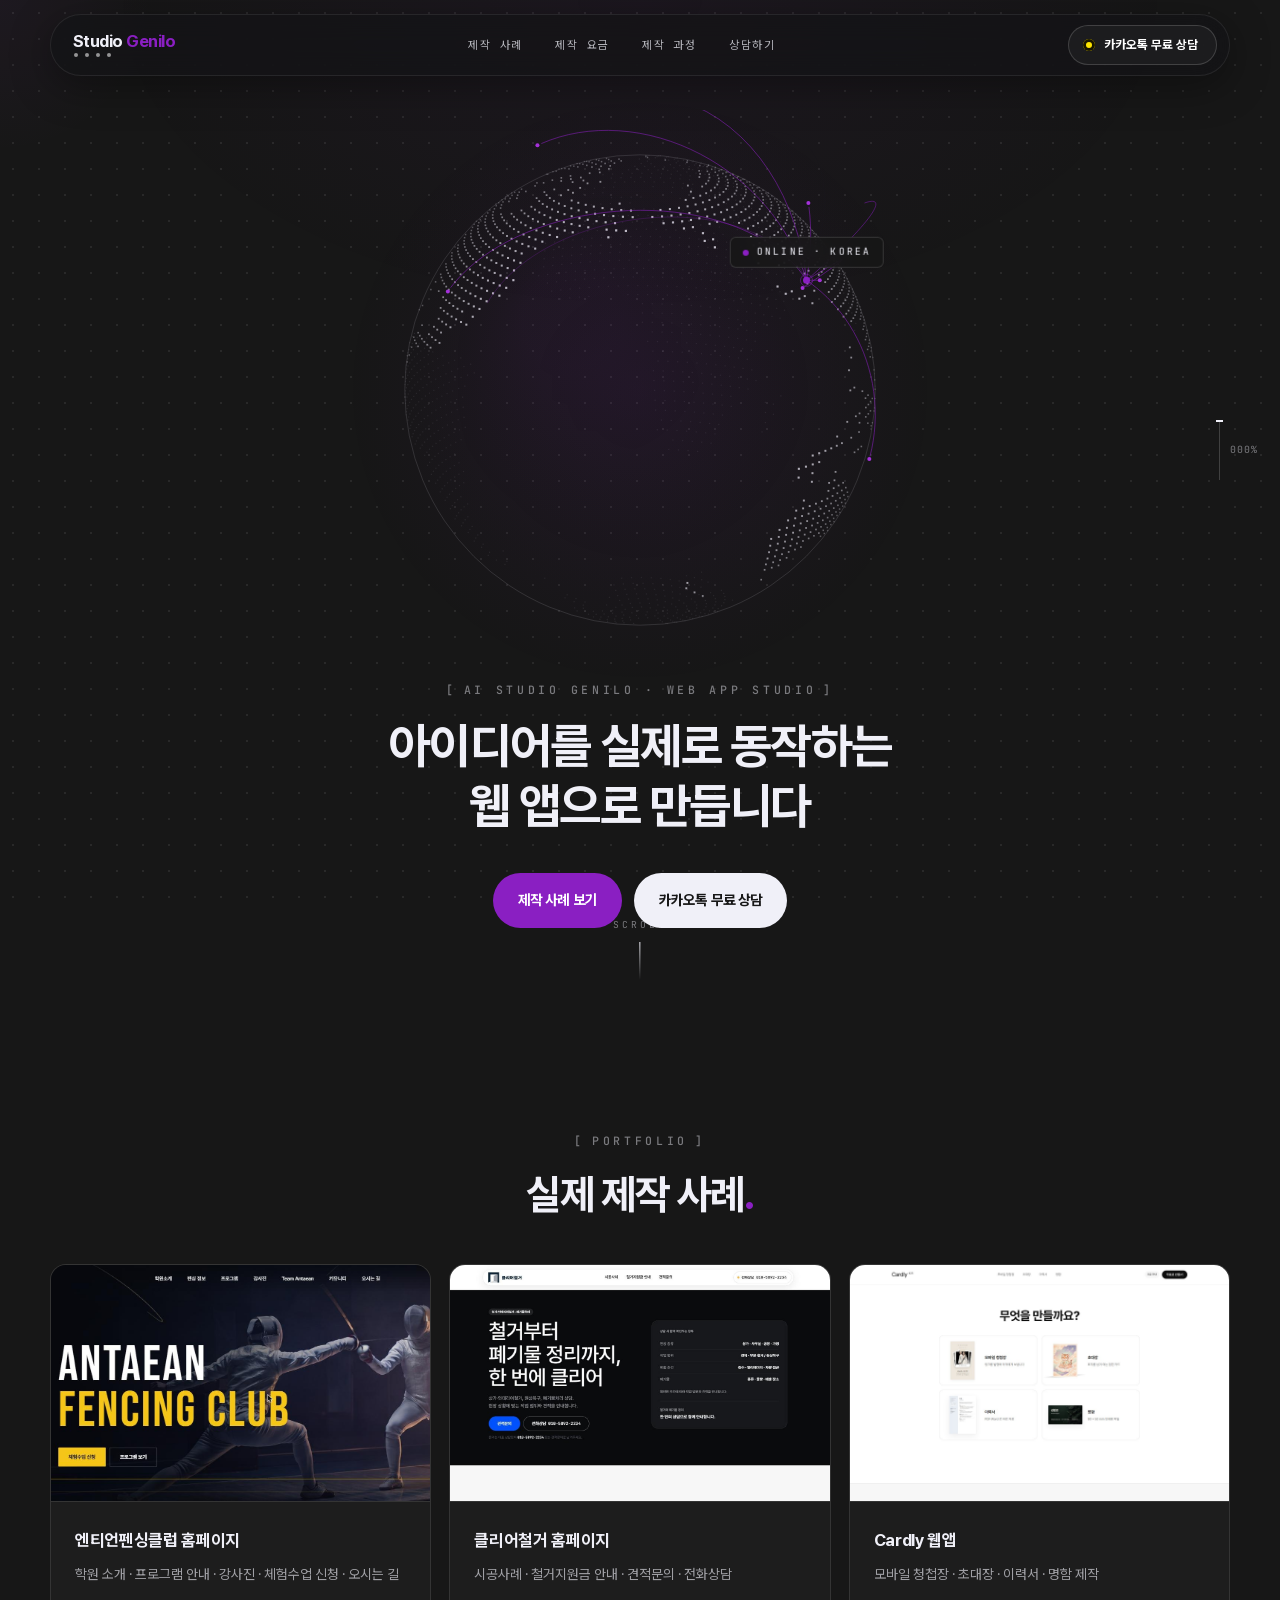
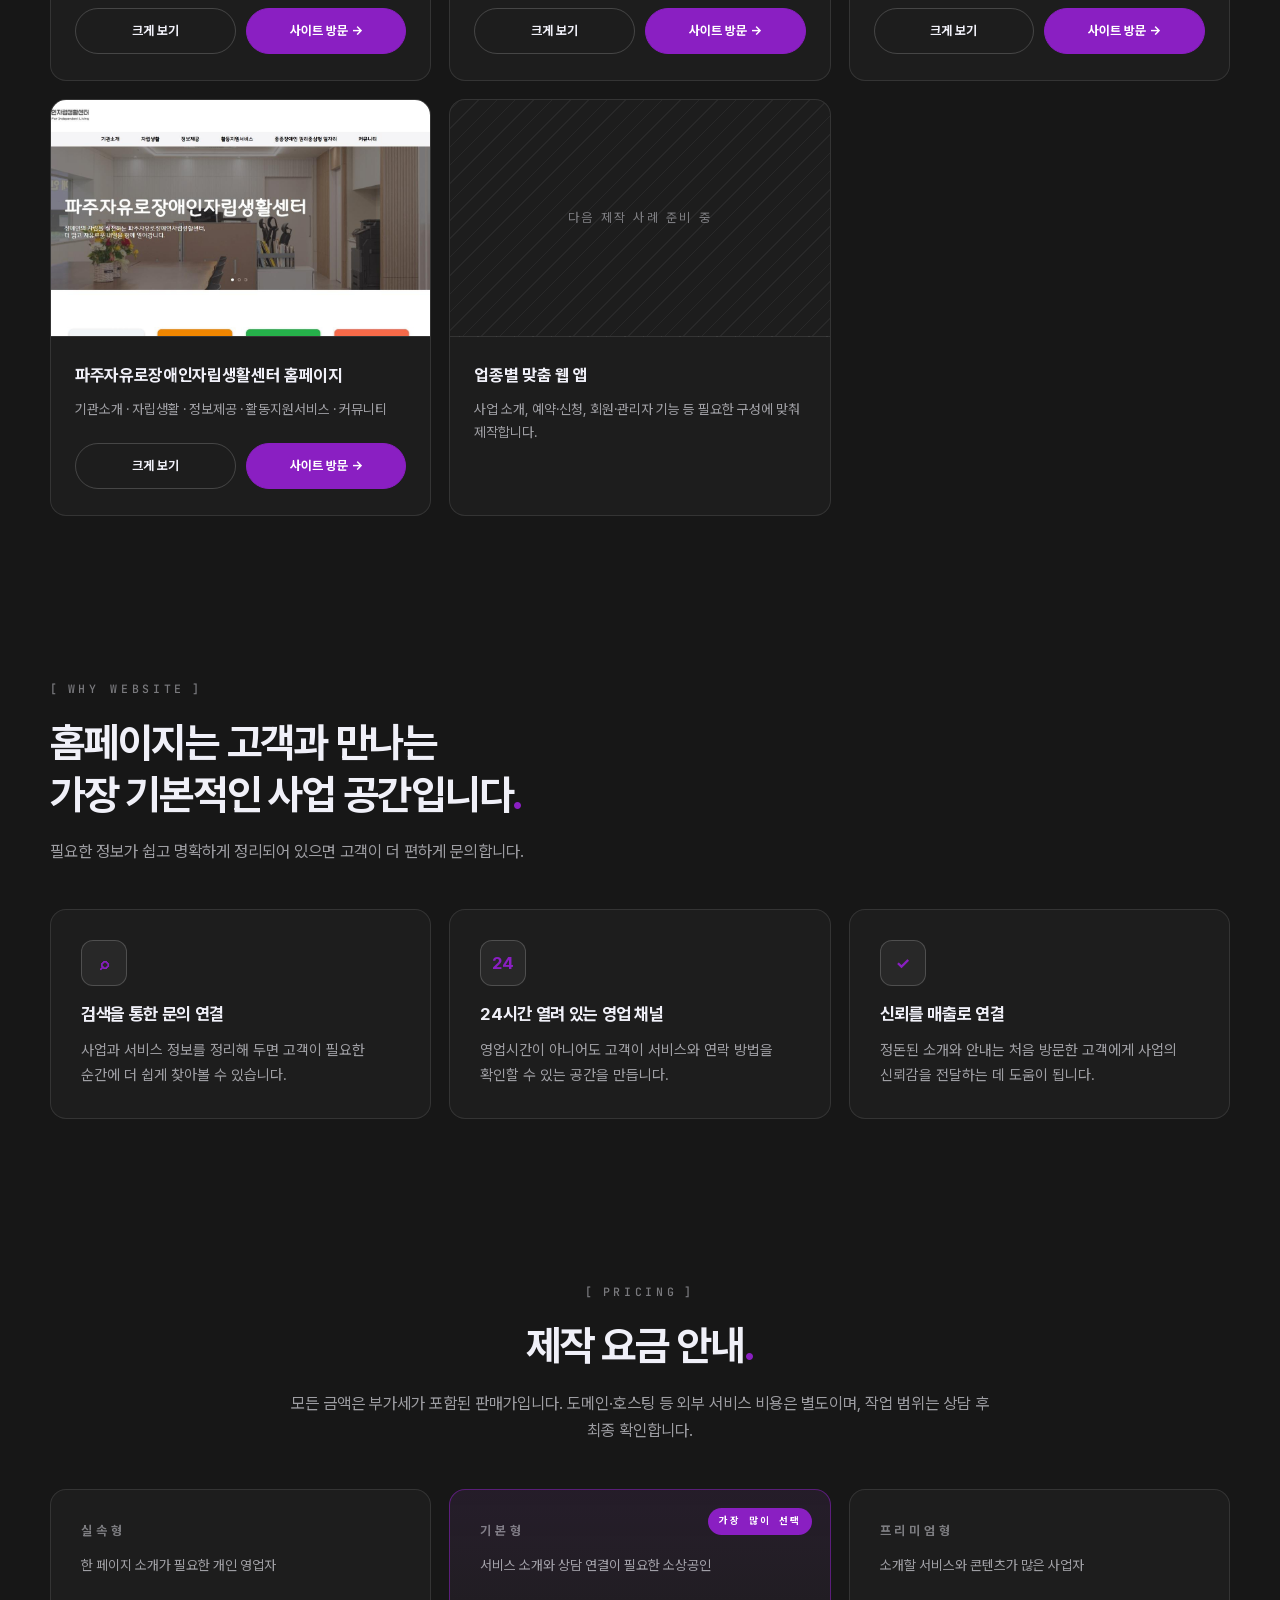
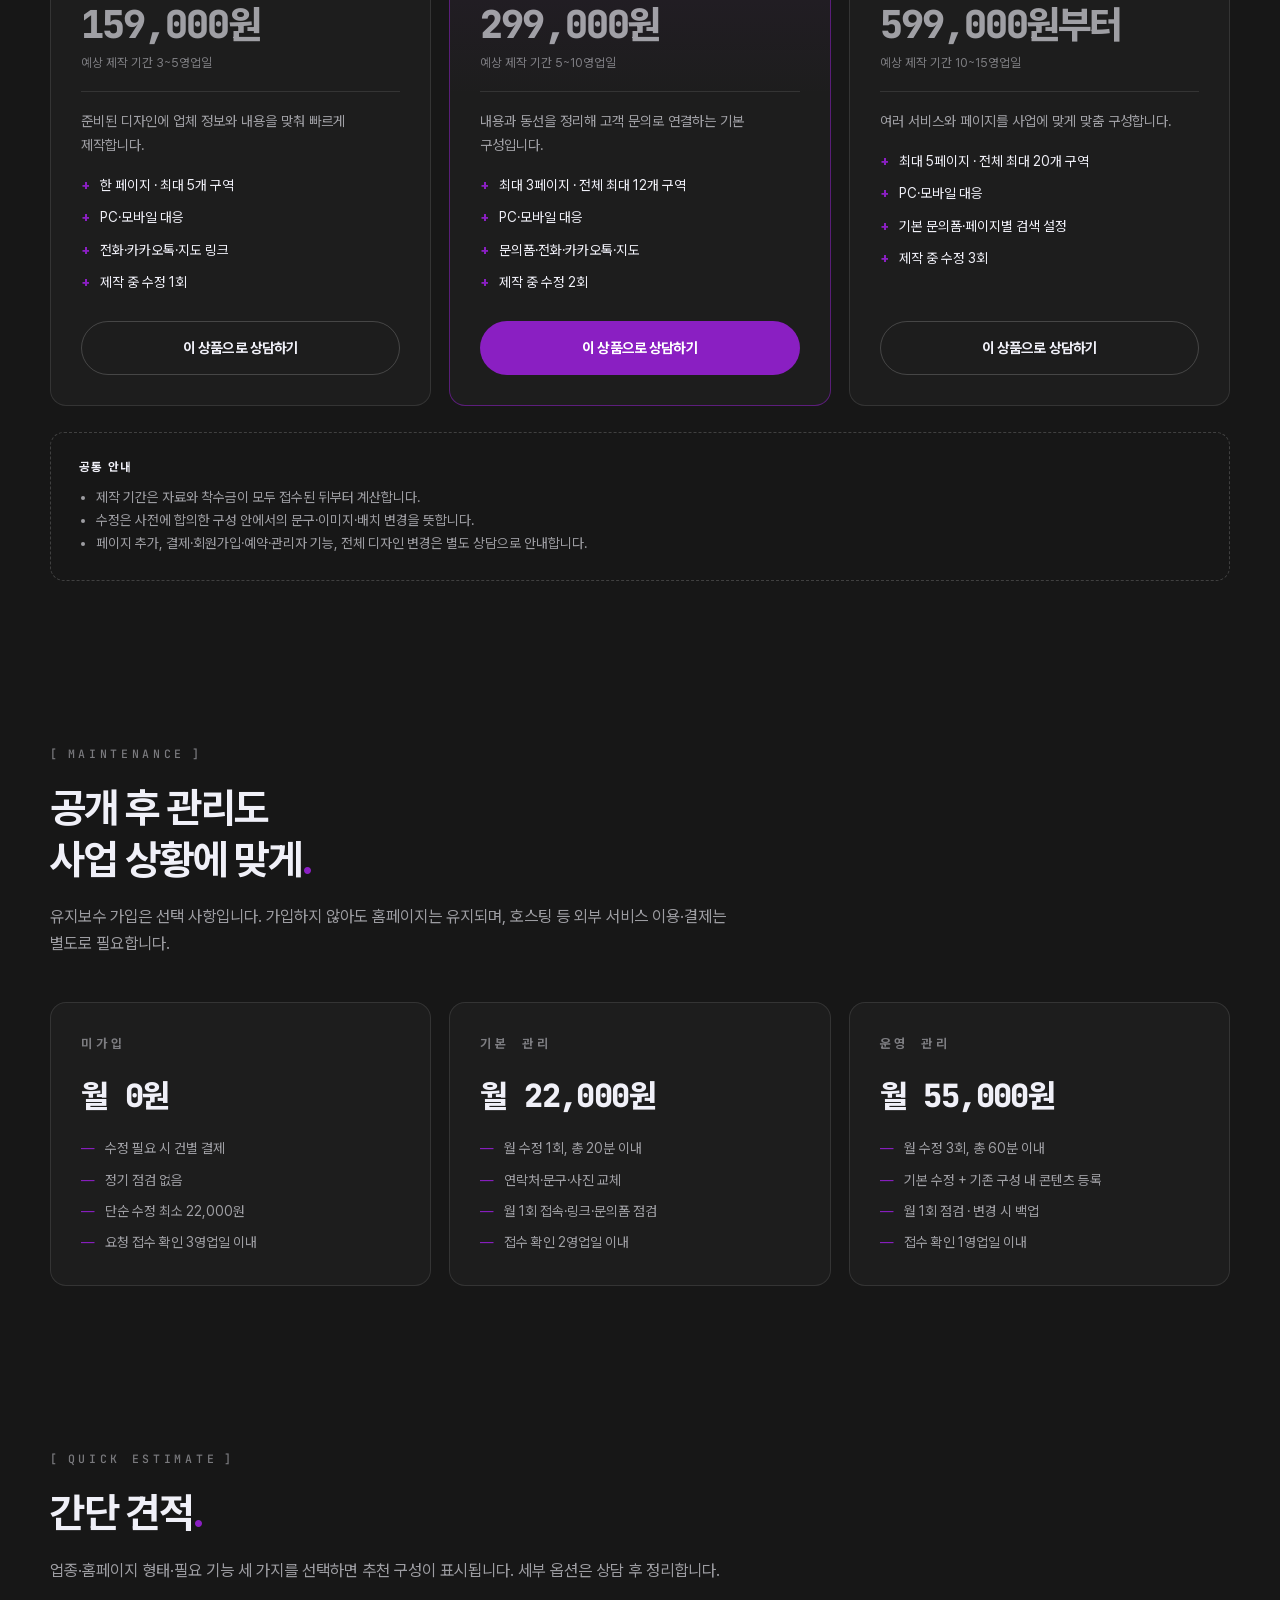
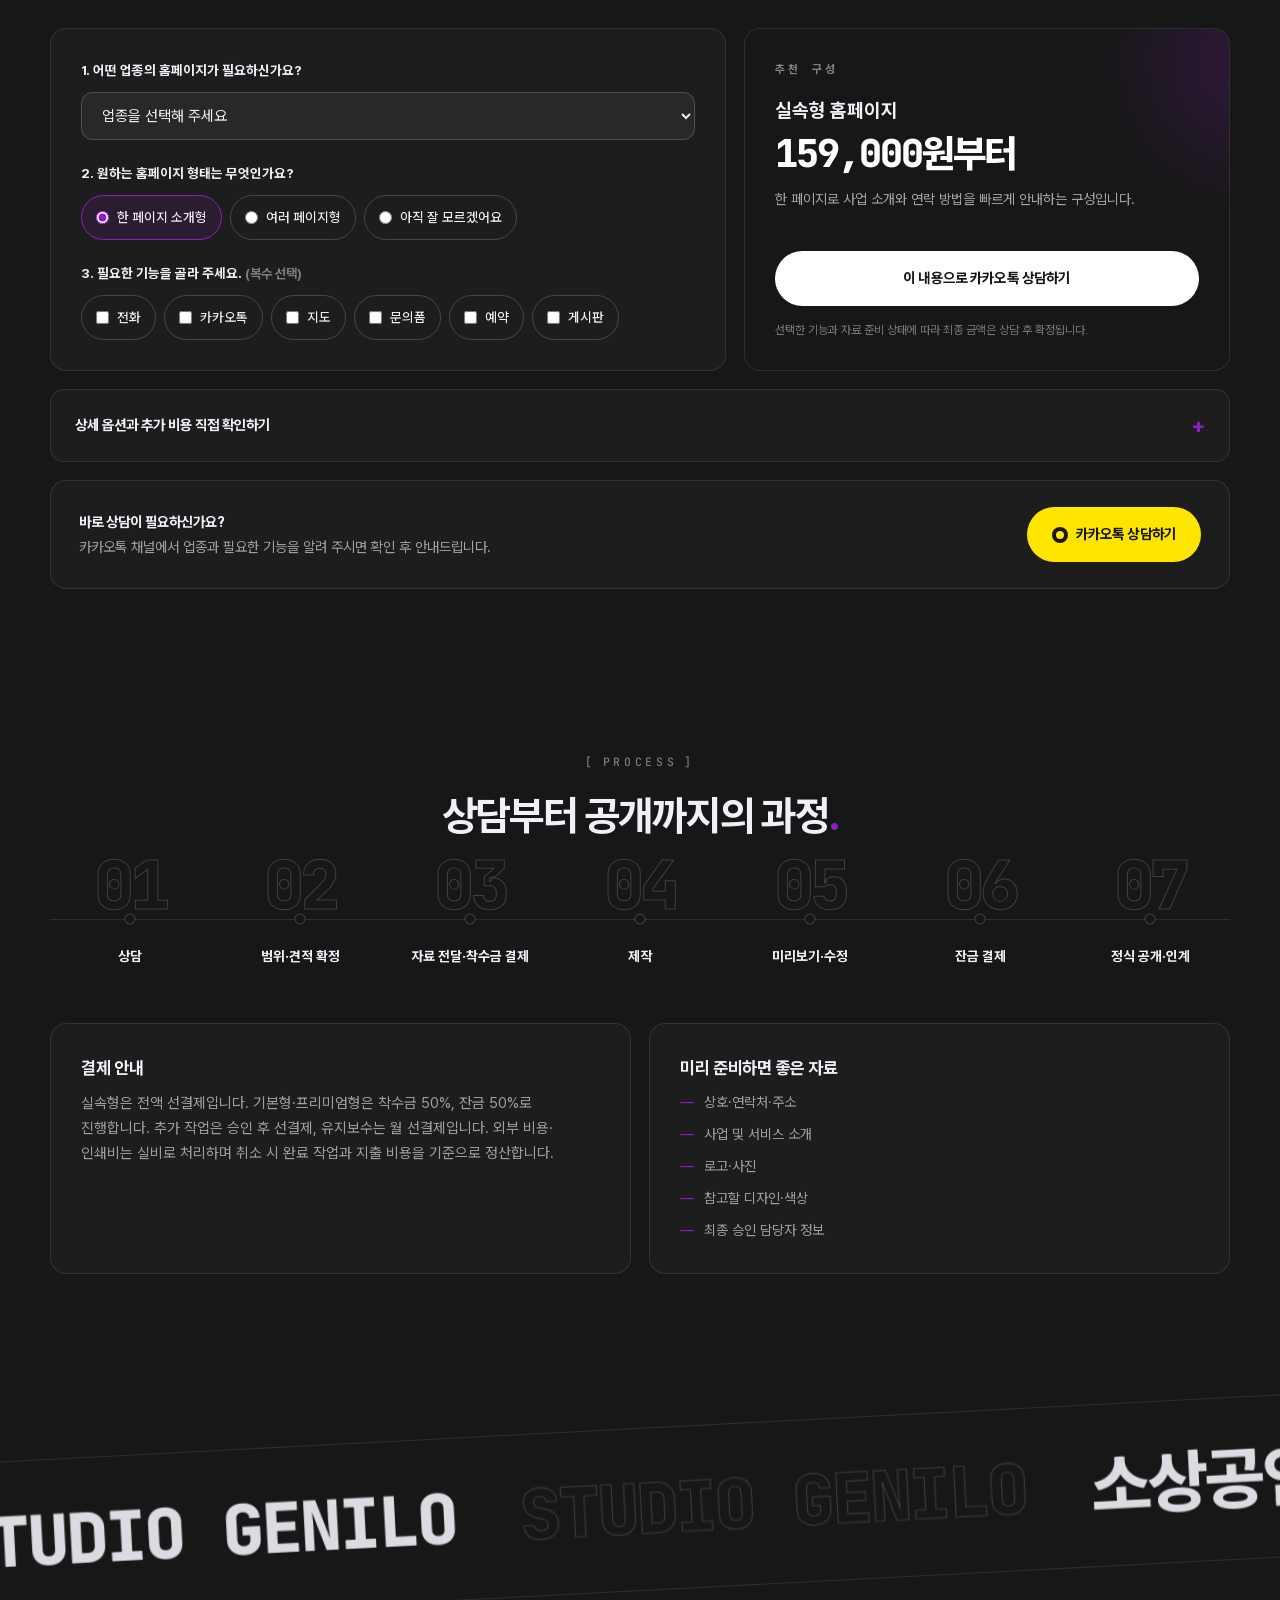
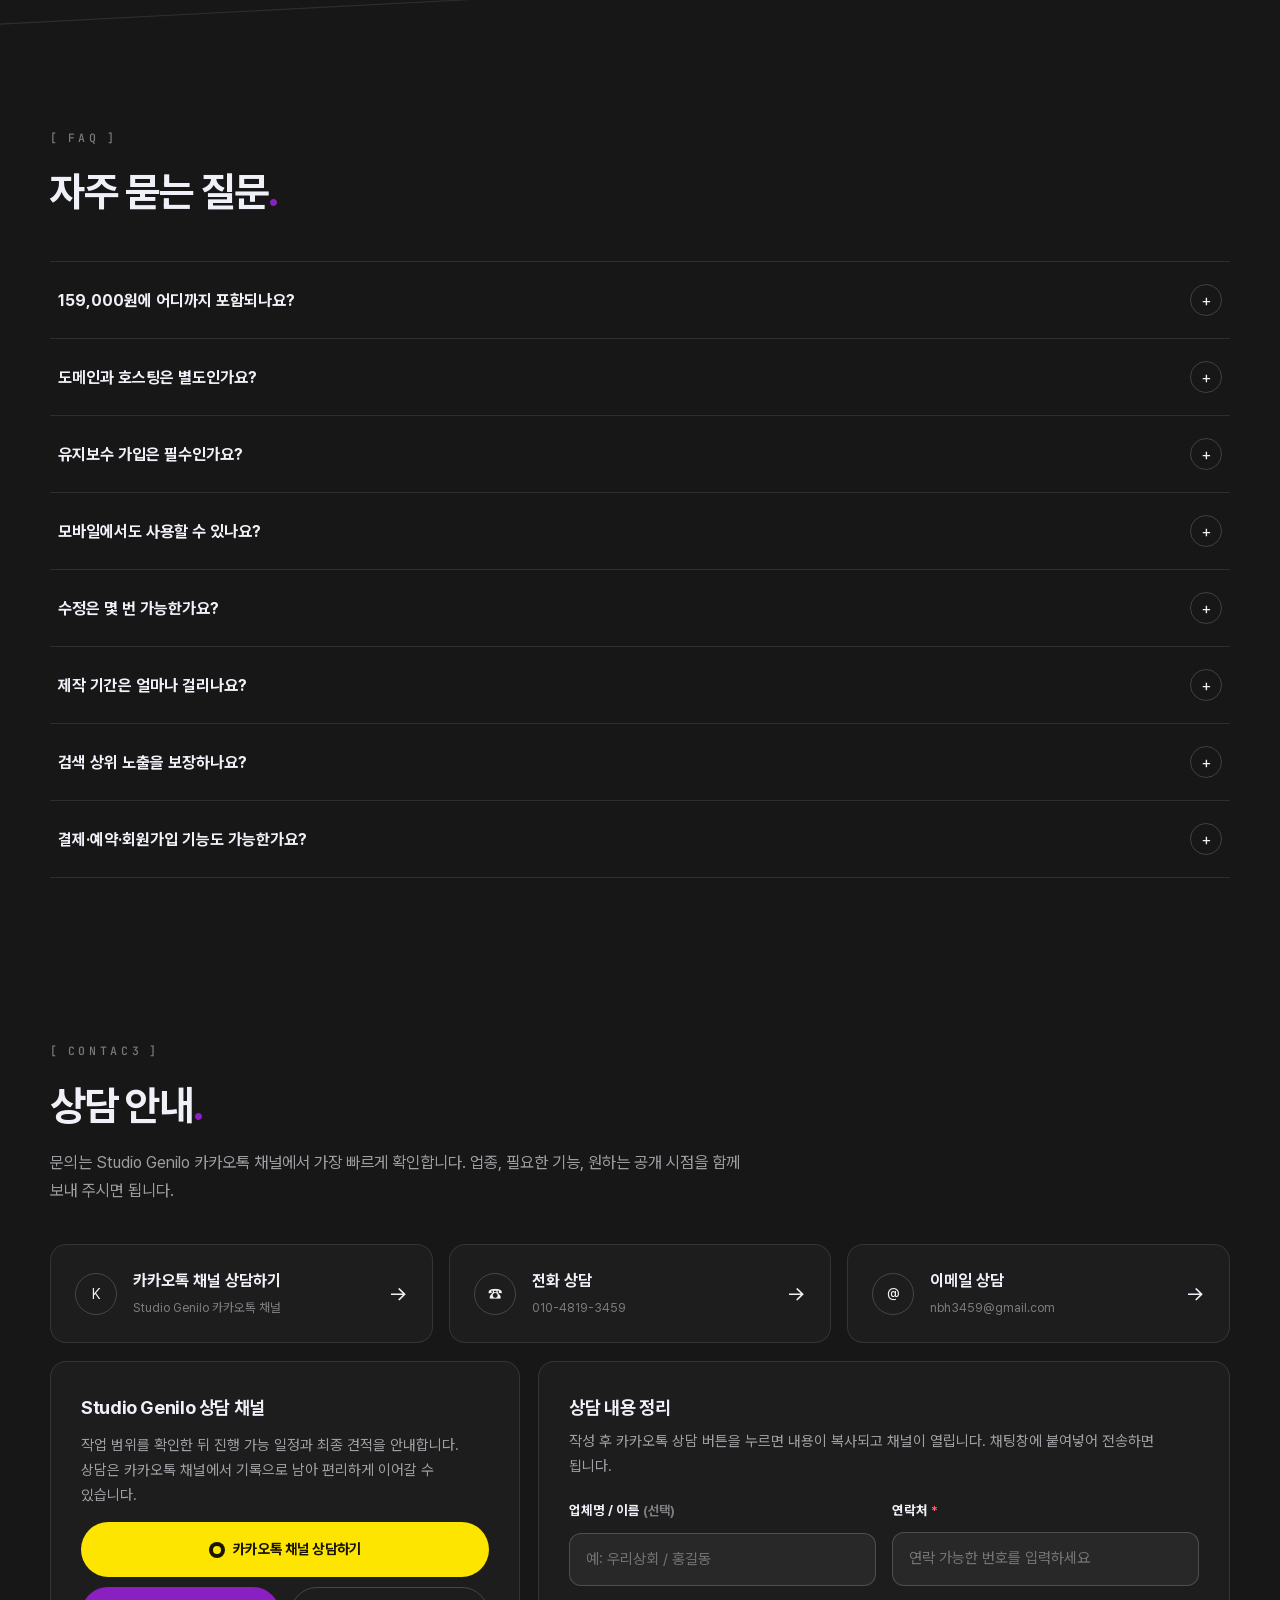
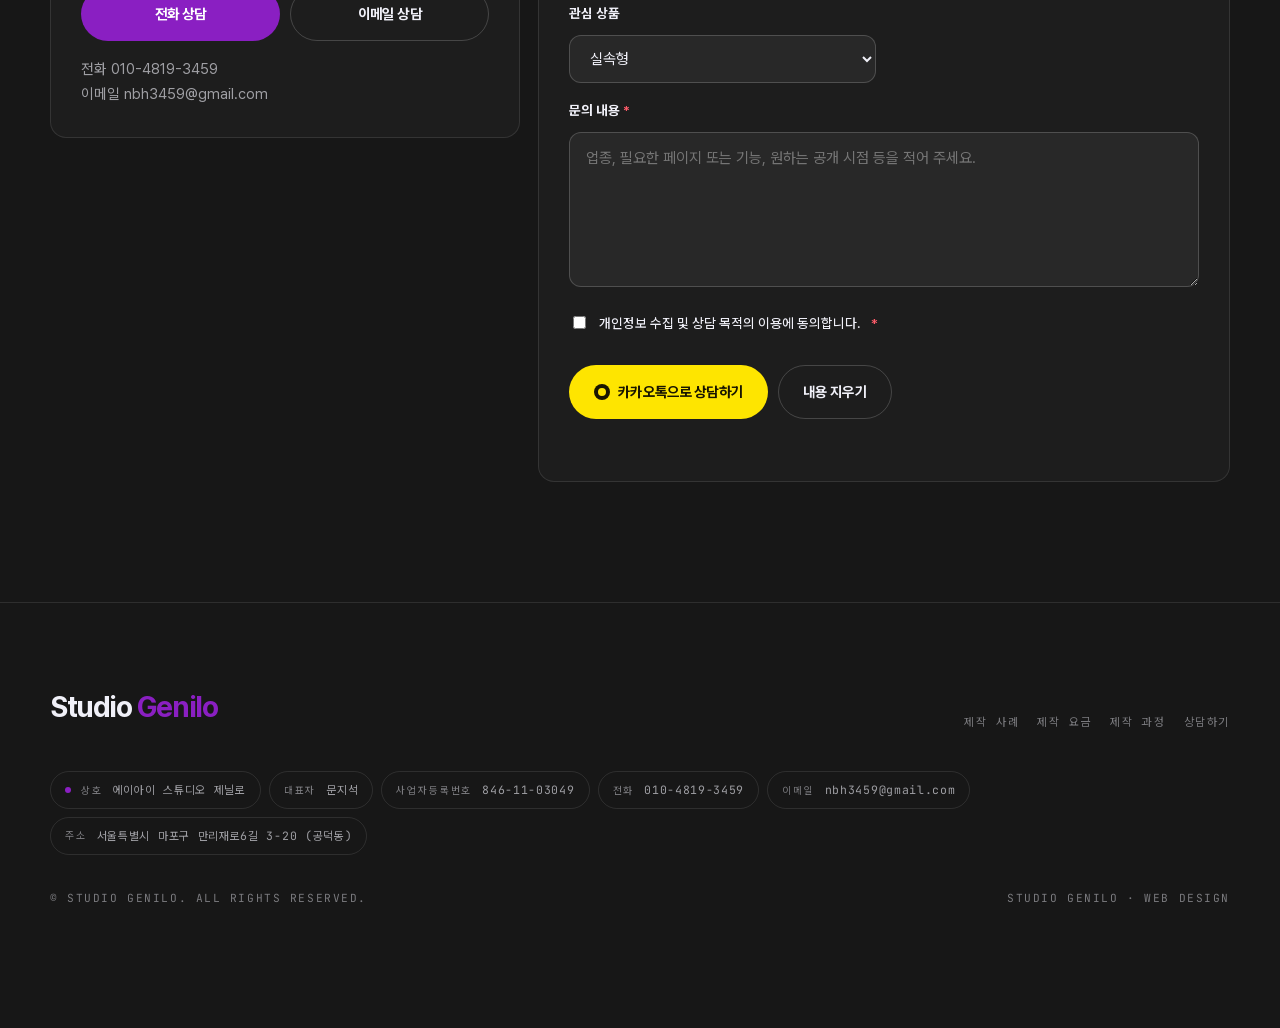
==== commit b95408b2: "Portfolio: add 파주자유로장애인자립생활센터 (pajufreewaycilcenter.co.kr) Co-Authored-By: Claude Fable 5.1 <noreply" ====
--- a/_landing_backup.html
+++ b/_landing_backup.html
@@ -372,6 +372,7 @@
       <article class="card portfolio"><div class="portfolio-image"><img src="antaean.jpg" alt="엔티언펜싱클럽 홈페이지 미리보기" loading="lazy"></div><div class="portfolio-body"><strong>엔티언펜싱클럽 홈페이지</strong><p>학원 소개 · 프로그램 안내 · 강사진 · 체험수업 신청 · 오시는 길</p><div class="portfolio-links"><button class="preview-btn" type="button" data-image="antaean.jpg" data-title="엔티언펜싱클럽 홈페이지">크게 보기</button><a class="visit-btn" href="https://antaean.kr" target="_blank" rel="noopener noreferrer">사이트 방문 <span class="arrow">→</span></a></div></div></article>
       <article class="card portfolio"><div class="portfolio-image"><img src="clearcheolgeo.jpg" alt="클리어철거 홈페이지 미리보기" loading="lazy"></div><div class="portfolio-body"><strong>클리어철거 홈페이지</strong><p>시공사례 · 철거지원금 안내 · 견적문의 · 전화상담</p><div class="portfolio-links"><button class="preview-btn" type="button" data-image="clearcheolgeo.jpg" data-title="클리어철거 홈페이지">크게 보기</button><a class="visit-btn" href="https://clearcheolgeo.com" target="_blank" rel="noopener noreferrer">사이트 방문 <span class="arrow">→</span></a></div></div></article>
       <article class="card portfolio"><div class="portfolio-image"><img src="cardly.jpg" alt="Cardly 미리보기" loading="lazy"></div><div class="portfolio-body"><strong>Cardly 웹앱</strong><p>모바일 청첩장 · 초대장 · 이력서 · 명함 제작</p><div class="portfolio-links"><button class="preview-btn" type="button" data-image="cardly.jpg" data-title="Cardly 웹앱">크게 보기</button><a class="visit-btn" href="https://cardly.kr" target="_blank" rel="noopener noreferrer">사이트 방문 <span class="arrow">→</span></a></div></div></article>
+      <article class="card portfolio"><div class="portfolio-image"><img src="pajufreewaycil.jpg" alt="파주자유로장애인자립생활센터 홈페이지 미리보기" loading="lazy"></div><div class="portfolio-body"><strong>파주자유로장애인자립생활센터 홈페이지</strong><p>기관소개 · 자립생활 · 정보제공 · 활동지원서비스 · 커뮤니티</p><div class="portfolio-links"><button class="preview-btn" type="button" data-image="pajufreewaycil.jpg" data-title="파주자유로장애인자립생활센터 홈페이지">크게 보기</button><a class="visit-btn" href="https://pajufreewaycilcenter.co.kr" target="_blank" rel="noopener noreferrer">사이트 방문 <span class="arrow">→</span></a></div></div></article>
       <article class="card portfolio"><div class="portfolio-empty">다음 제작 사례 준비 중</div><div class="portfolio-body"><strong>업종별 맞춤 웹 앱</strong><p>사업 소개, 예약·신청, 회원·관리자 기능 등 필요한 구성에 맞춰 제작합니다.</p></div></article>
     </div>
   </div>
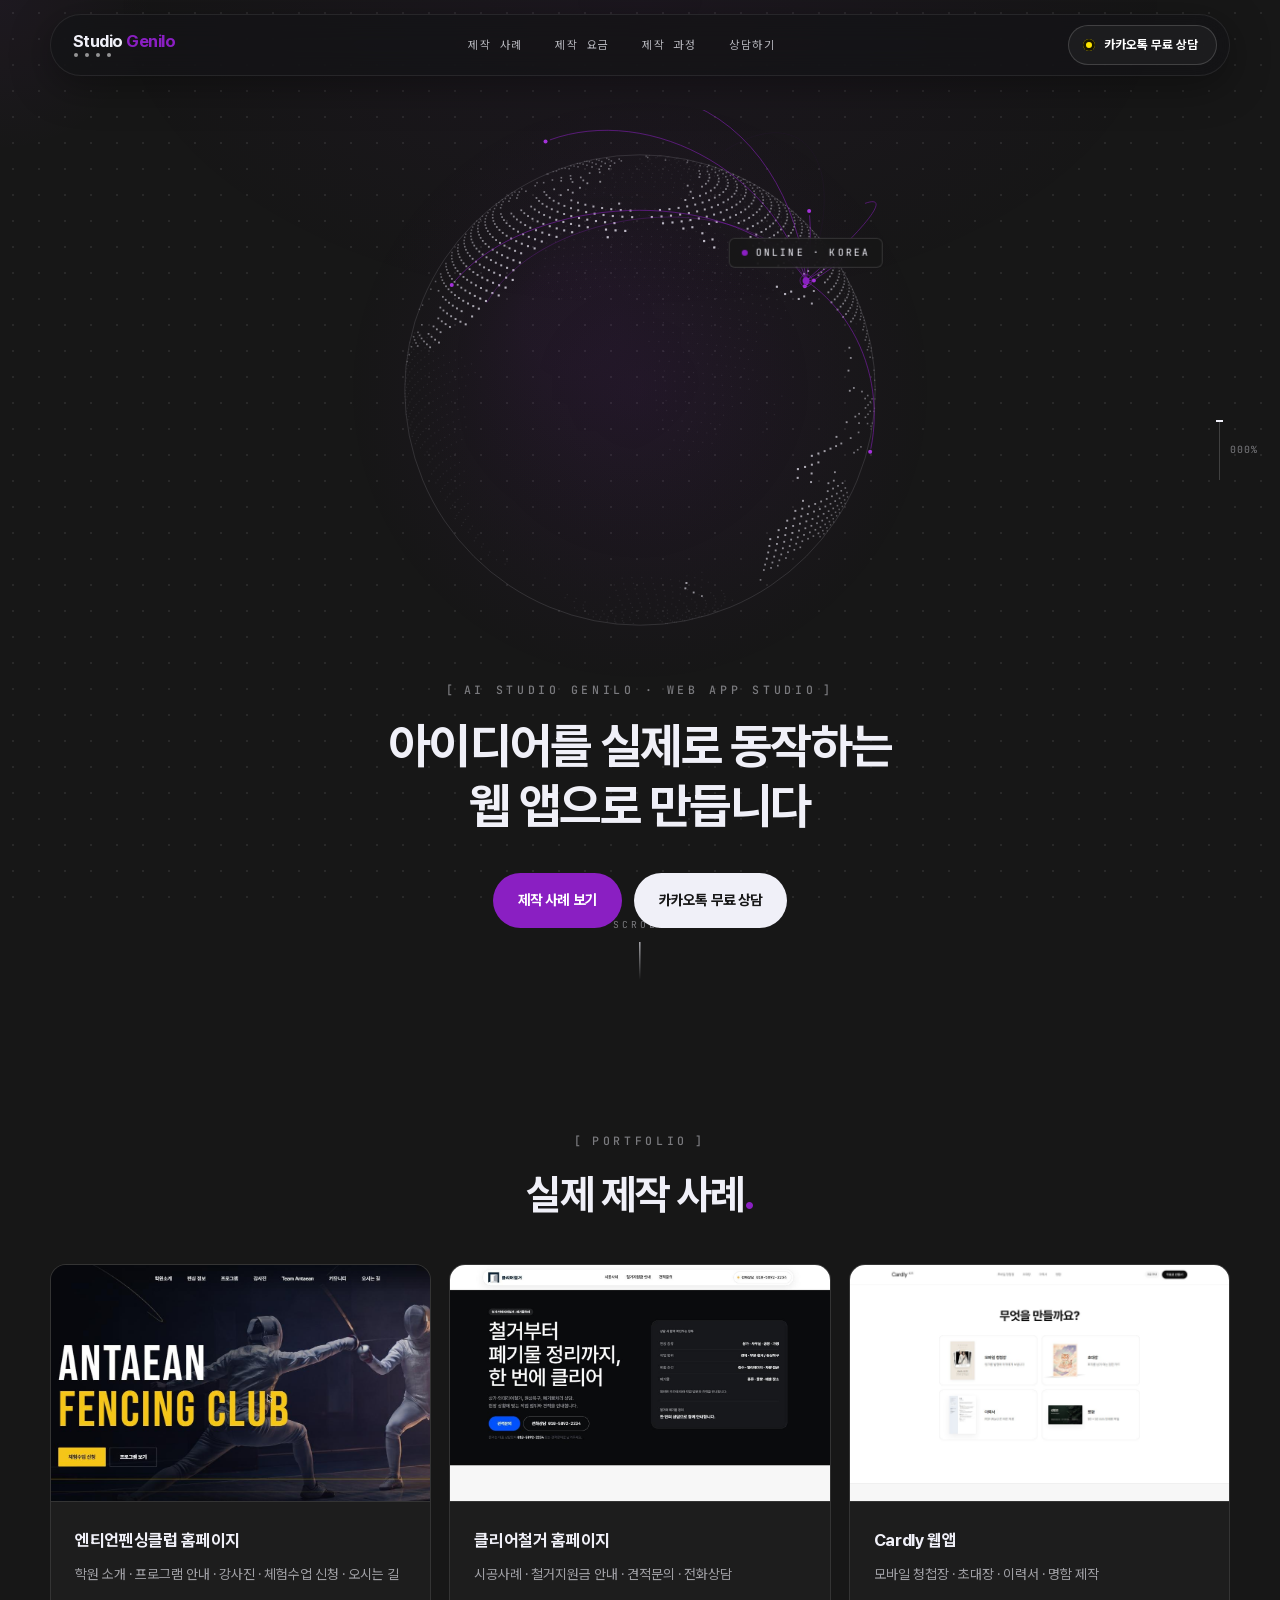
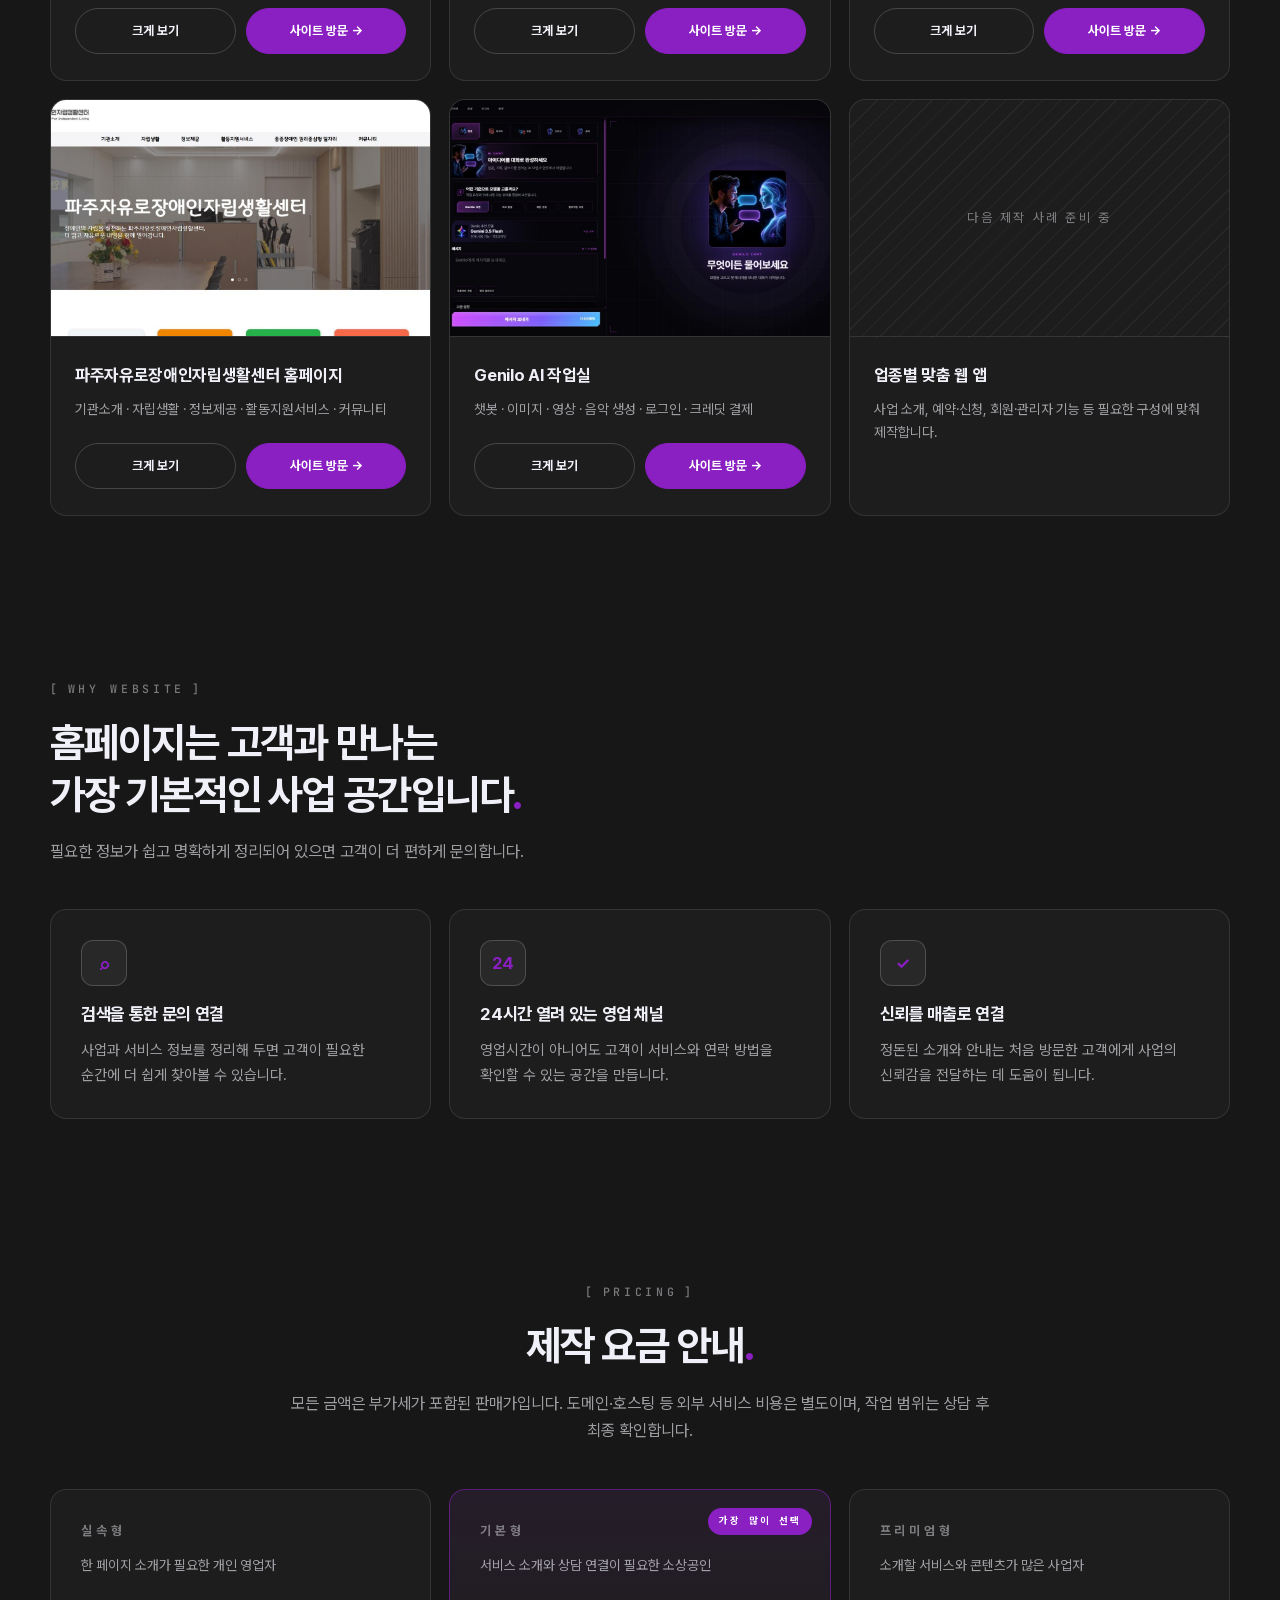
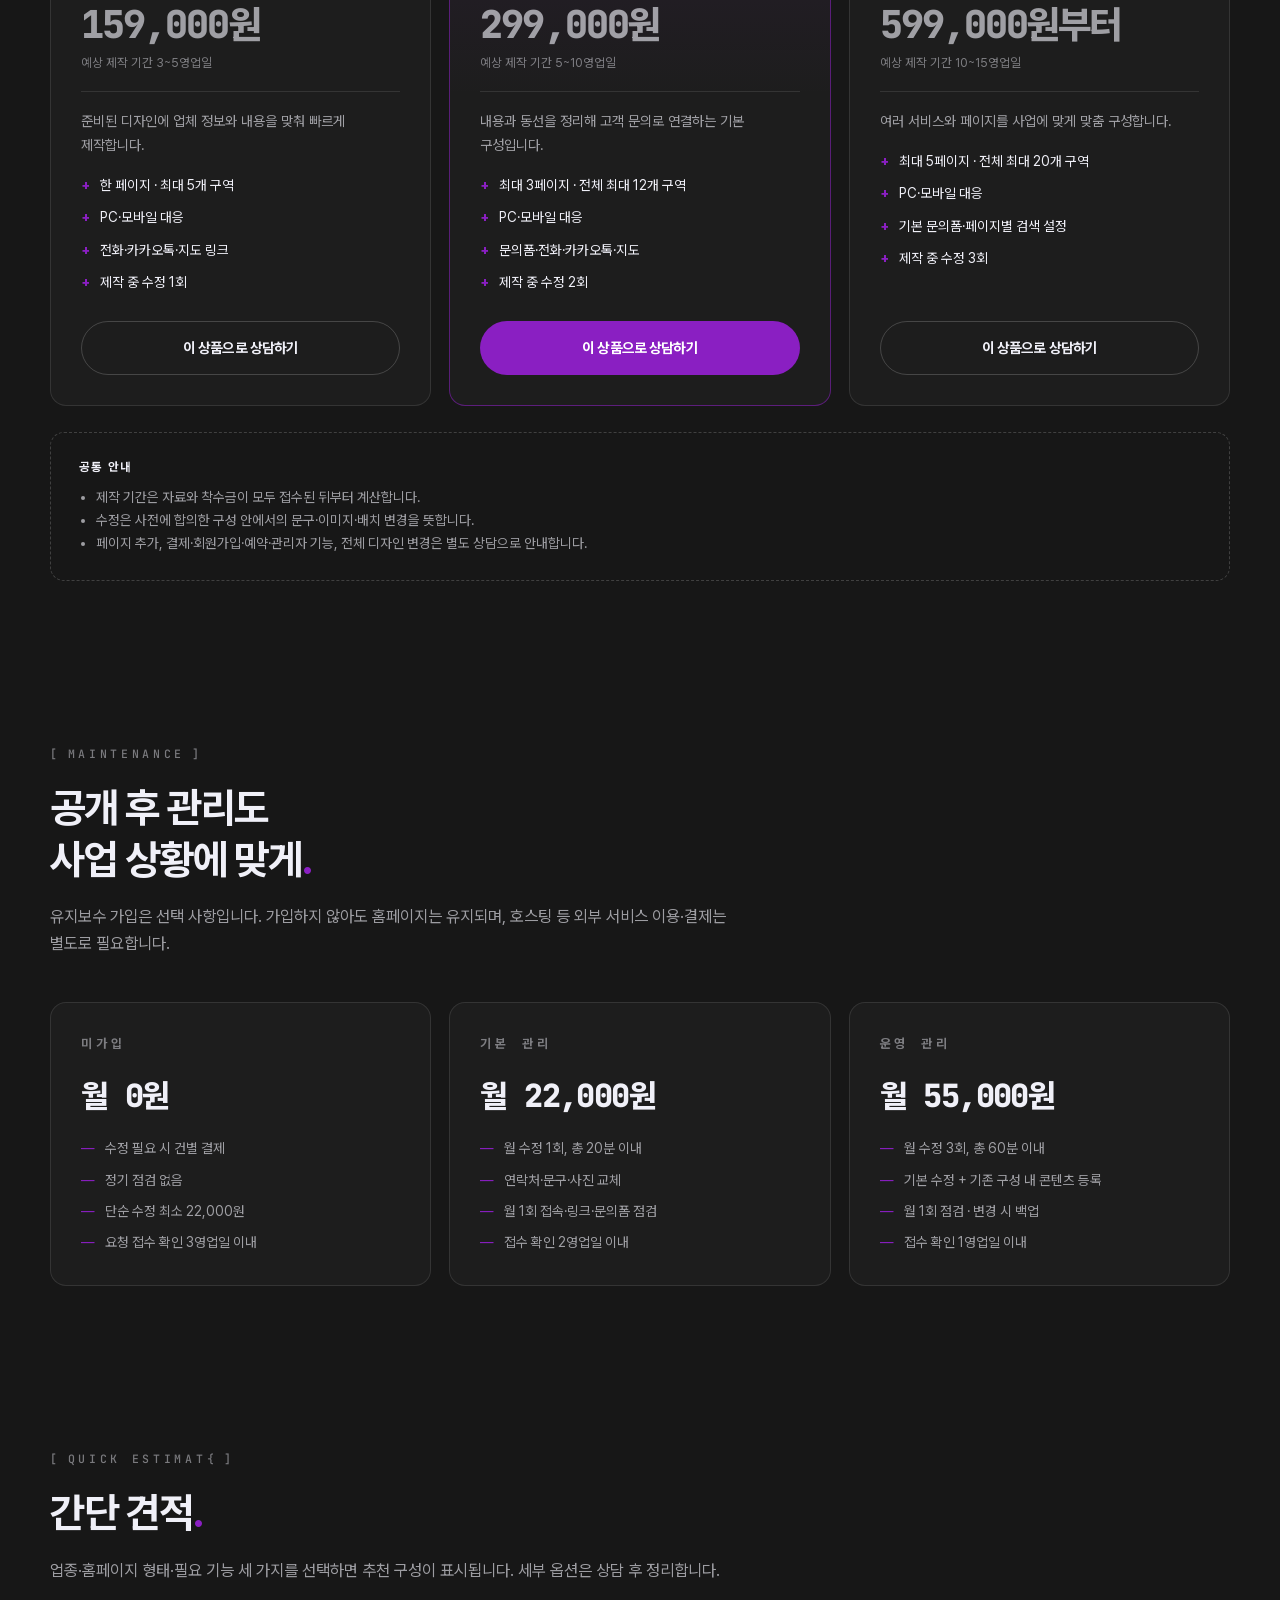
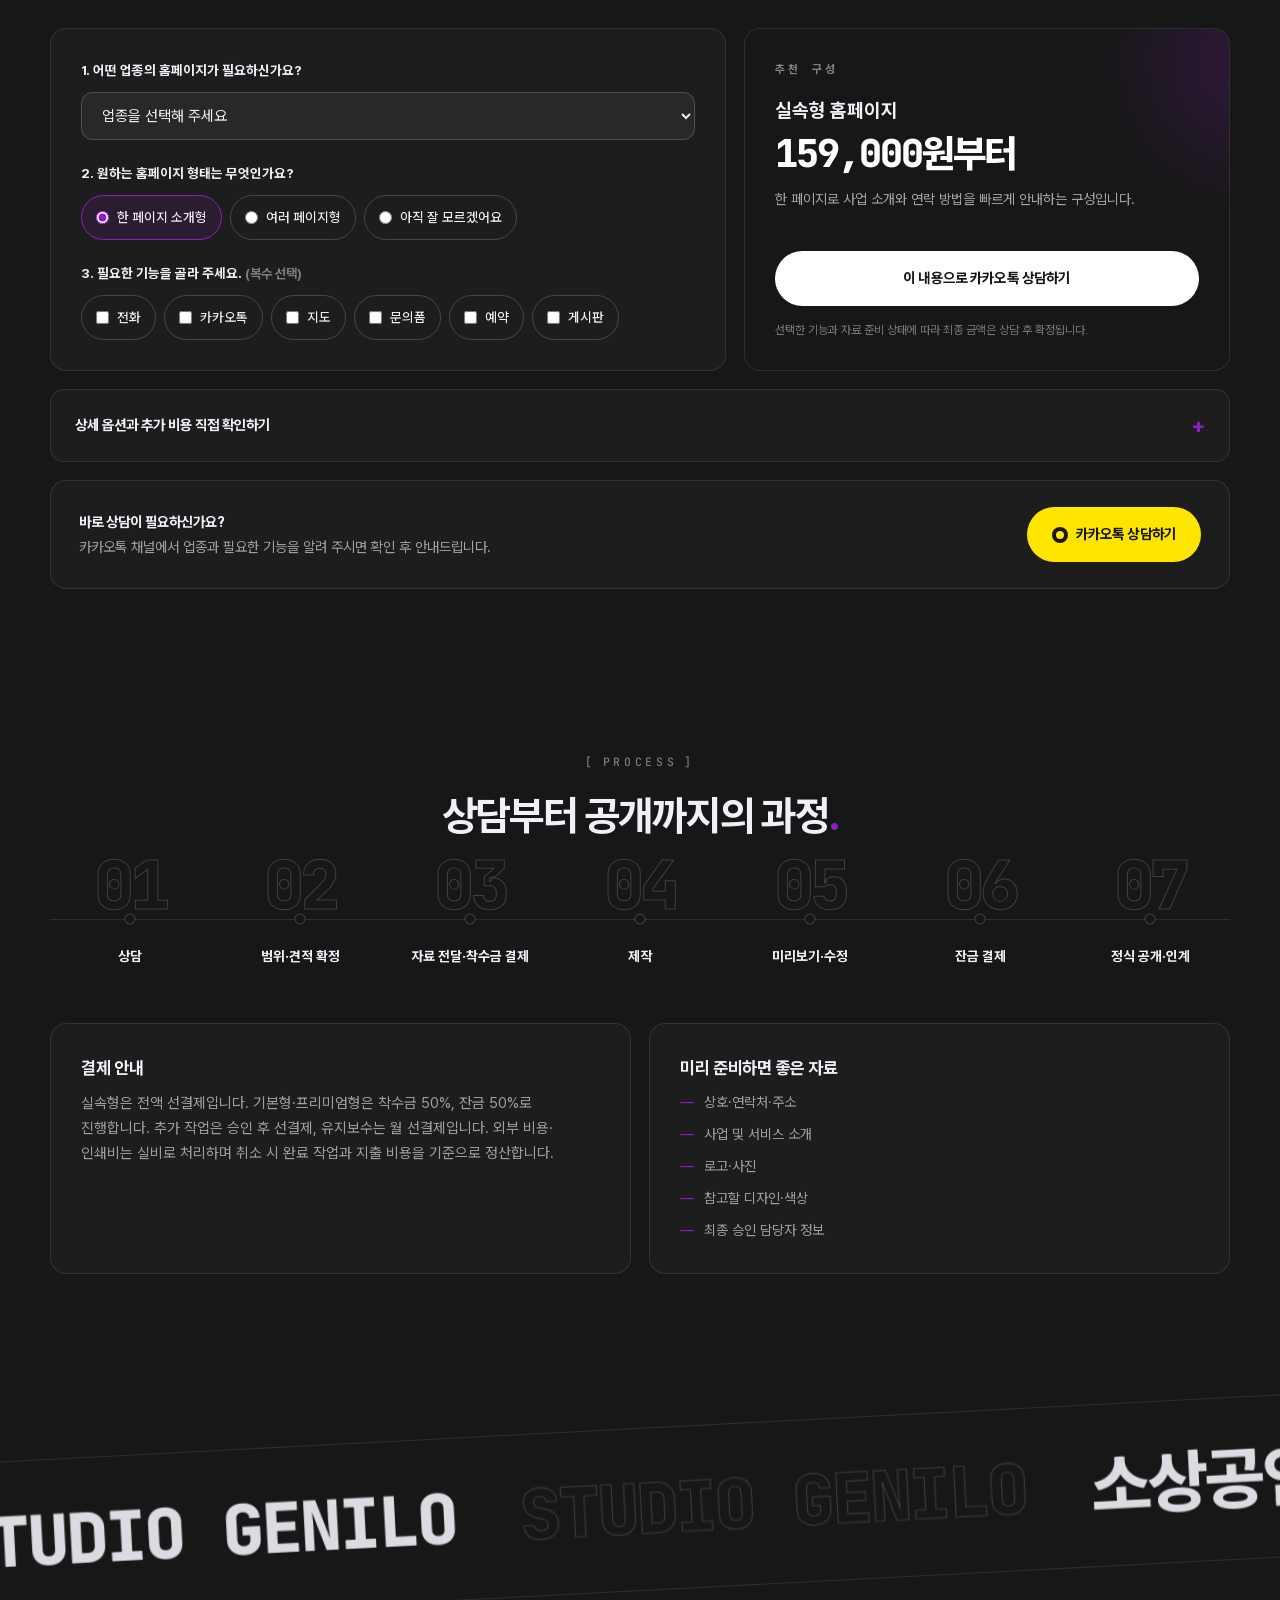
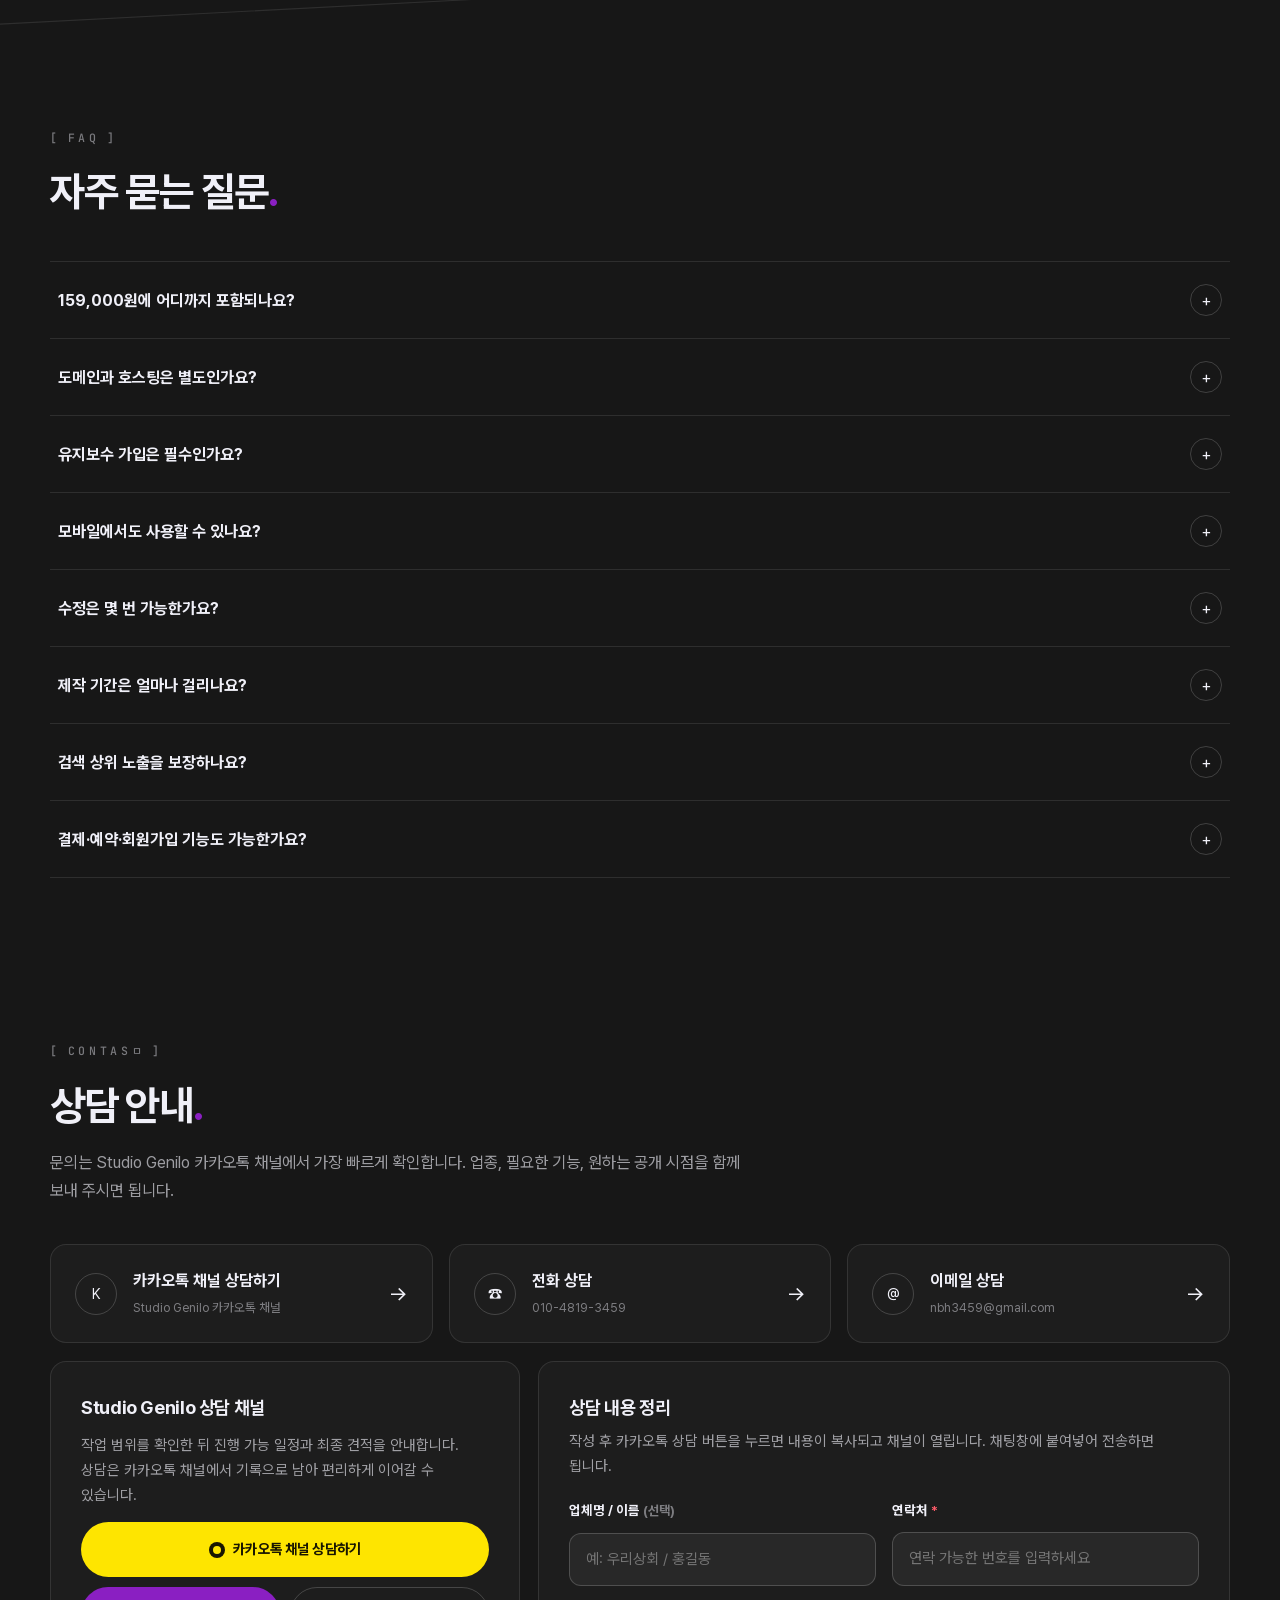
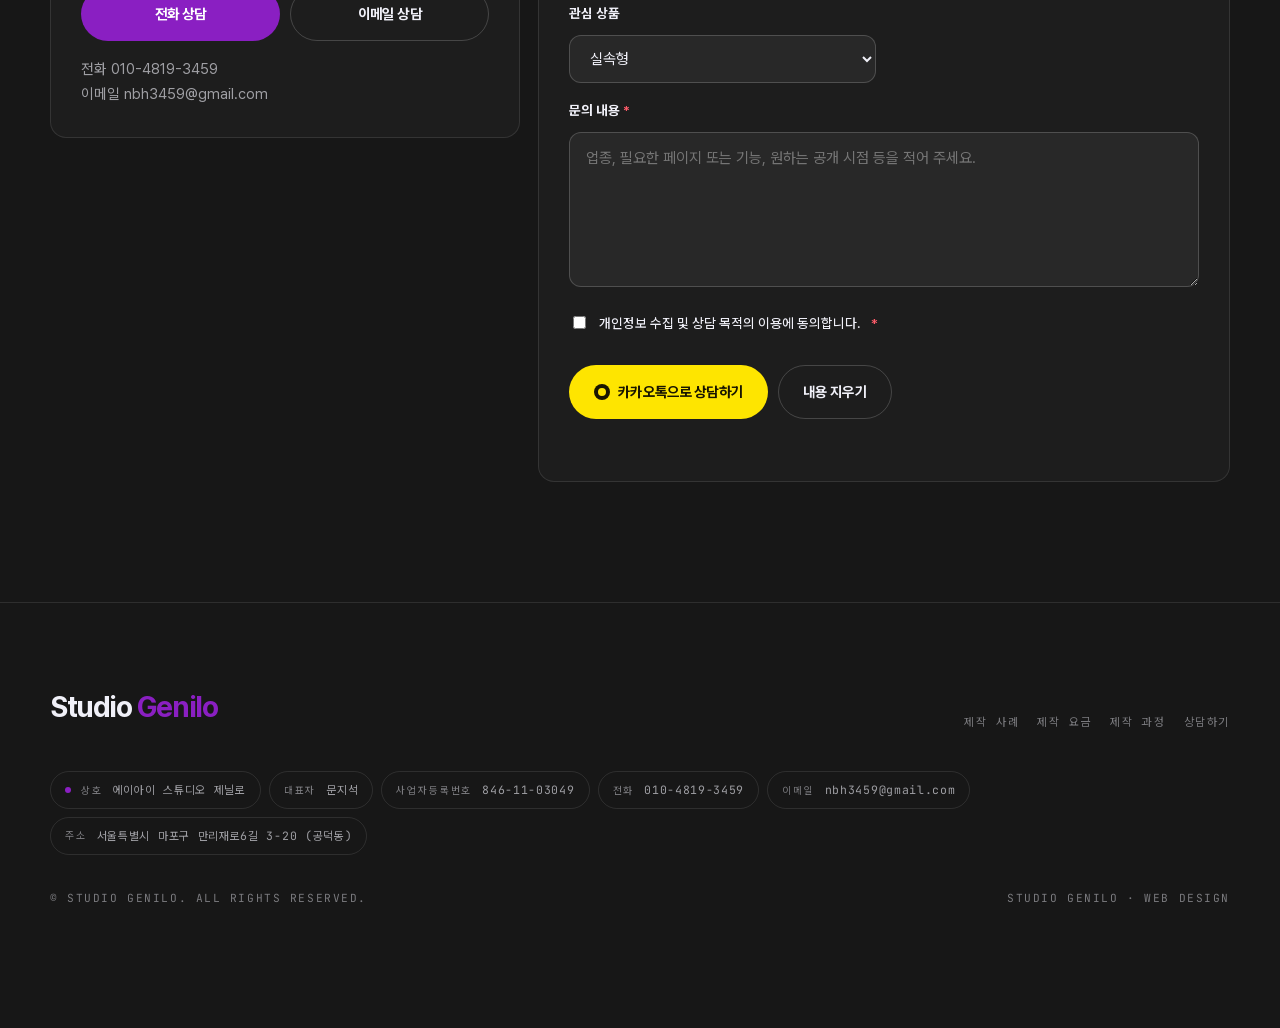
==== commit 7317bc0d: "Portfolio: add Genilo AI 작업실 Co-Authored-By: Claude Fable 5.1 <noreply@anthropic.com> Claude-Session" ====
--- a/_landing_backup.html
+++ b/_landing_backup.html
@@ -373,6 +373,7 @@
       <article class="card portfolio"><div class="portfolio-image"><img src="clearcheolgeo.jpg" alt="클리어철거 홈페이지 미리보기" loading="lazy"></div><div class="portfolio-body"><strong>클리어철거 홈페이지</strong><p>시공사례 · 철거지원금 안내 · 견적문의 · 전화상담</p><div class="portfolio-links"><button class="preview-btn" type="button" data-image="clearcheolgeo.jpg" data-title="클리어철거 홈페이지">크게 보기</button><a class="visit-btn" href="https://clearcheolgeo.com" target="_blank" rel="noopener noreferrer">사이트 방문 <span class="arrow">→</span></a></div></div></article>
       <article class="card portfolio"><div class="portfolio-image"><img src="cardly.jpg" alt="Cardly 미리보기" loading="lazy"></div><div class="portfolio-body"><strong>Cardly 웹앱</strong><p>모바일 청첩장 · 초대장 · 이력서 · 명함 제작</p><div class="portfolio-links"><button class="preview-btn" type="button" data-image="cardly.jpg" data-title="Cardly 웹앱">크게 보기</button><a class="visit-btn" href="https://cardly.kr" target="_blank" rel="noopener noreferrer">사이트 방문 <span class="arrow">→</span></a></div></div></article>
       <article class="card portfolio"><div class="portfolio-image"><img src="pajufreewaycil.jpg" alt="파주자유로장애인자립생활센터 홈페이지 미리보기" loading="lazy"></div><div class="portfolio-body"><strong>파주자유로장애인자립생활센터 홈페이지</strong><p>기관소개 · 자립생활 · 정보제공 · 활동지원서비스 · 커뮤니티</p><div class="portfolio-links"><button class="preview-btn" type="button" data-image="pajufreewaycil.jpg" data-title="파주자유로장애인자립생활센터 홈페이지">크게 보기</button><a class="visit-btn" href="https://pajufreewaycilcenter.co.kr" target="_blank" rel="noopener noreferrer">사이트 방문 <span class="arrow">→</span></a></div></div></article>
+      <article class="card portfolio"><div class="portfolio-image"><img src="genilo-workspace.jpg" alt="Genilo AI 작업실 미리보기" loading="lazy"></div><div class="portfolio-body"><strong>Genilo AI 작업실</strong><p>챗봇 · 이미지 · 영상 · 음악 생성 · 로그인 · 크레딧 결제</p><div class="portfolio-links"><button class="preview-btn" type="button" data-image="genilo-workspace.jpg" data-title="Genilo AI 작업실">크게 보기</button><a class="visit-btn" href="https://genilo.kr/workspace.html?panel=chat" target="_blank" rel="noopener noreferrer">사이트 방문 <span class="arrow">→</span></a></div></div></article>
       <article class="card portfolio"><div class="portfolio-empty">다음 제작 사례 준비 중</div><div class="portfolio-body"><strong>업종별 맞춤 웹 앱</strong><p>사업 소개, 예약·신청, 회원·관리자 기능 등 필요한 구성에 맞춰 제작합니다.</p></div></article>
     </div>
   </div>
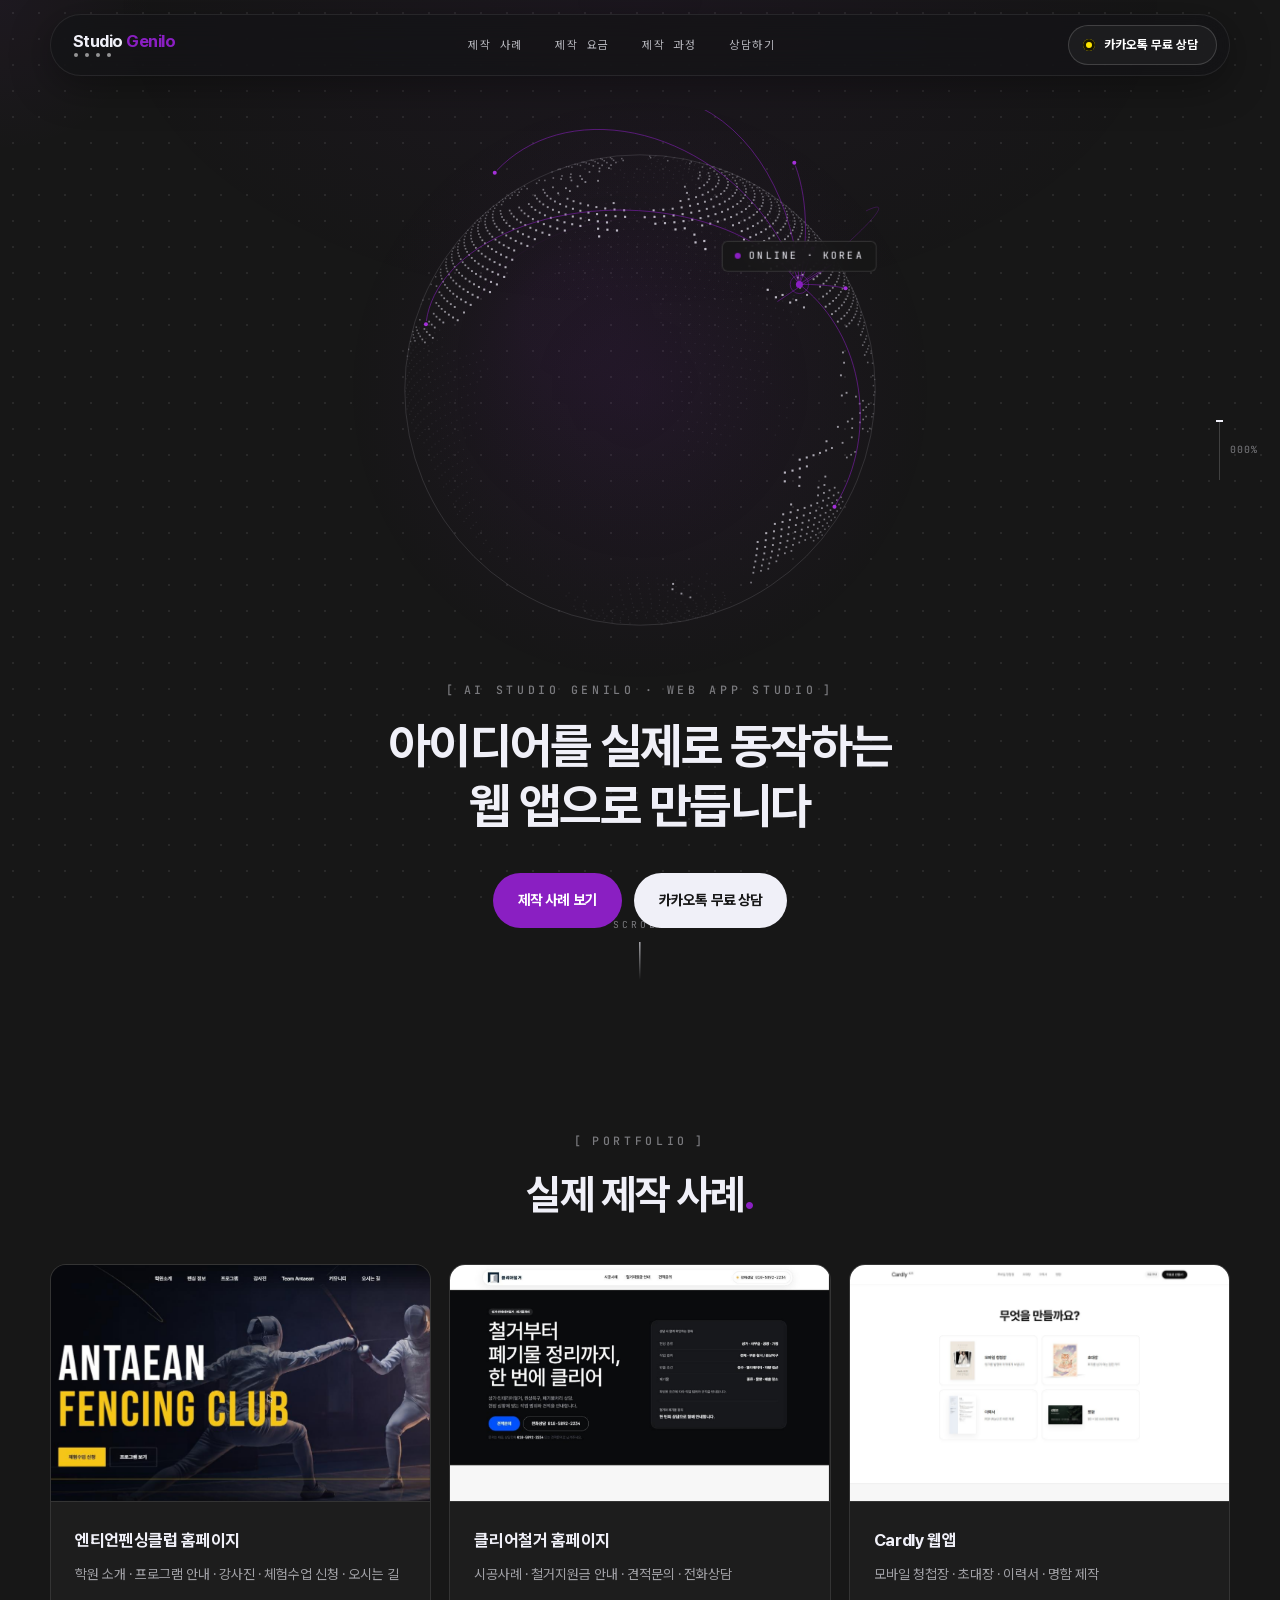
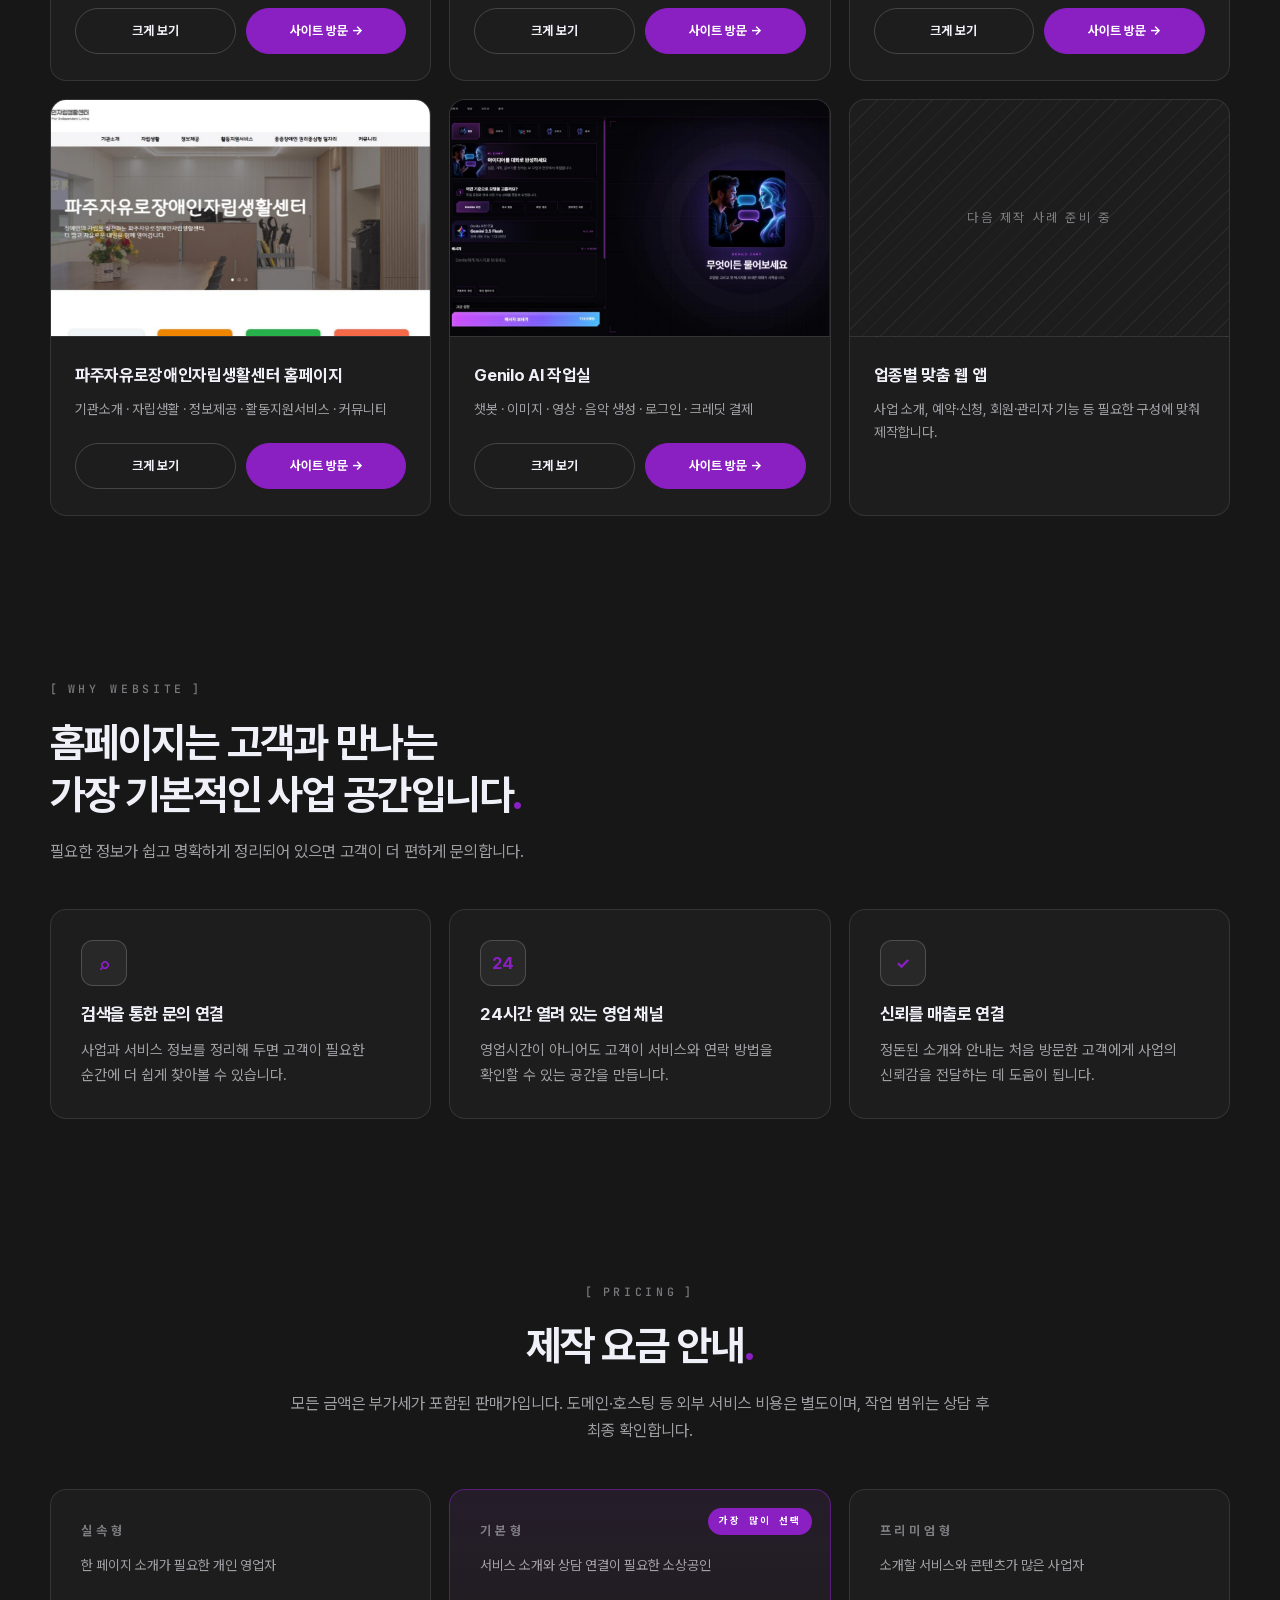
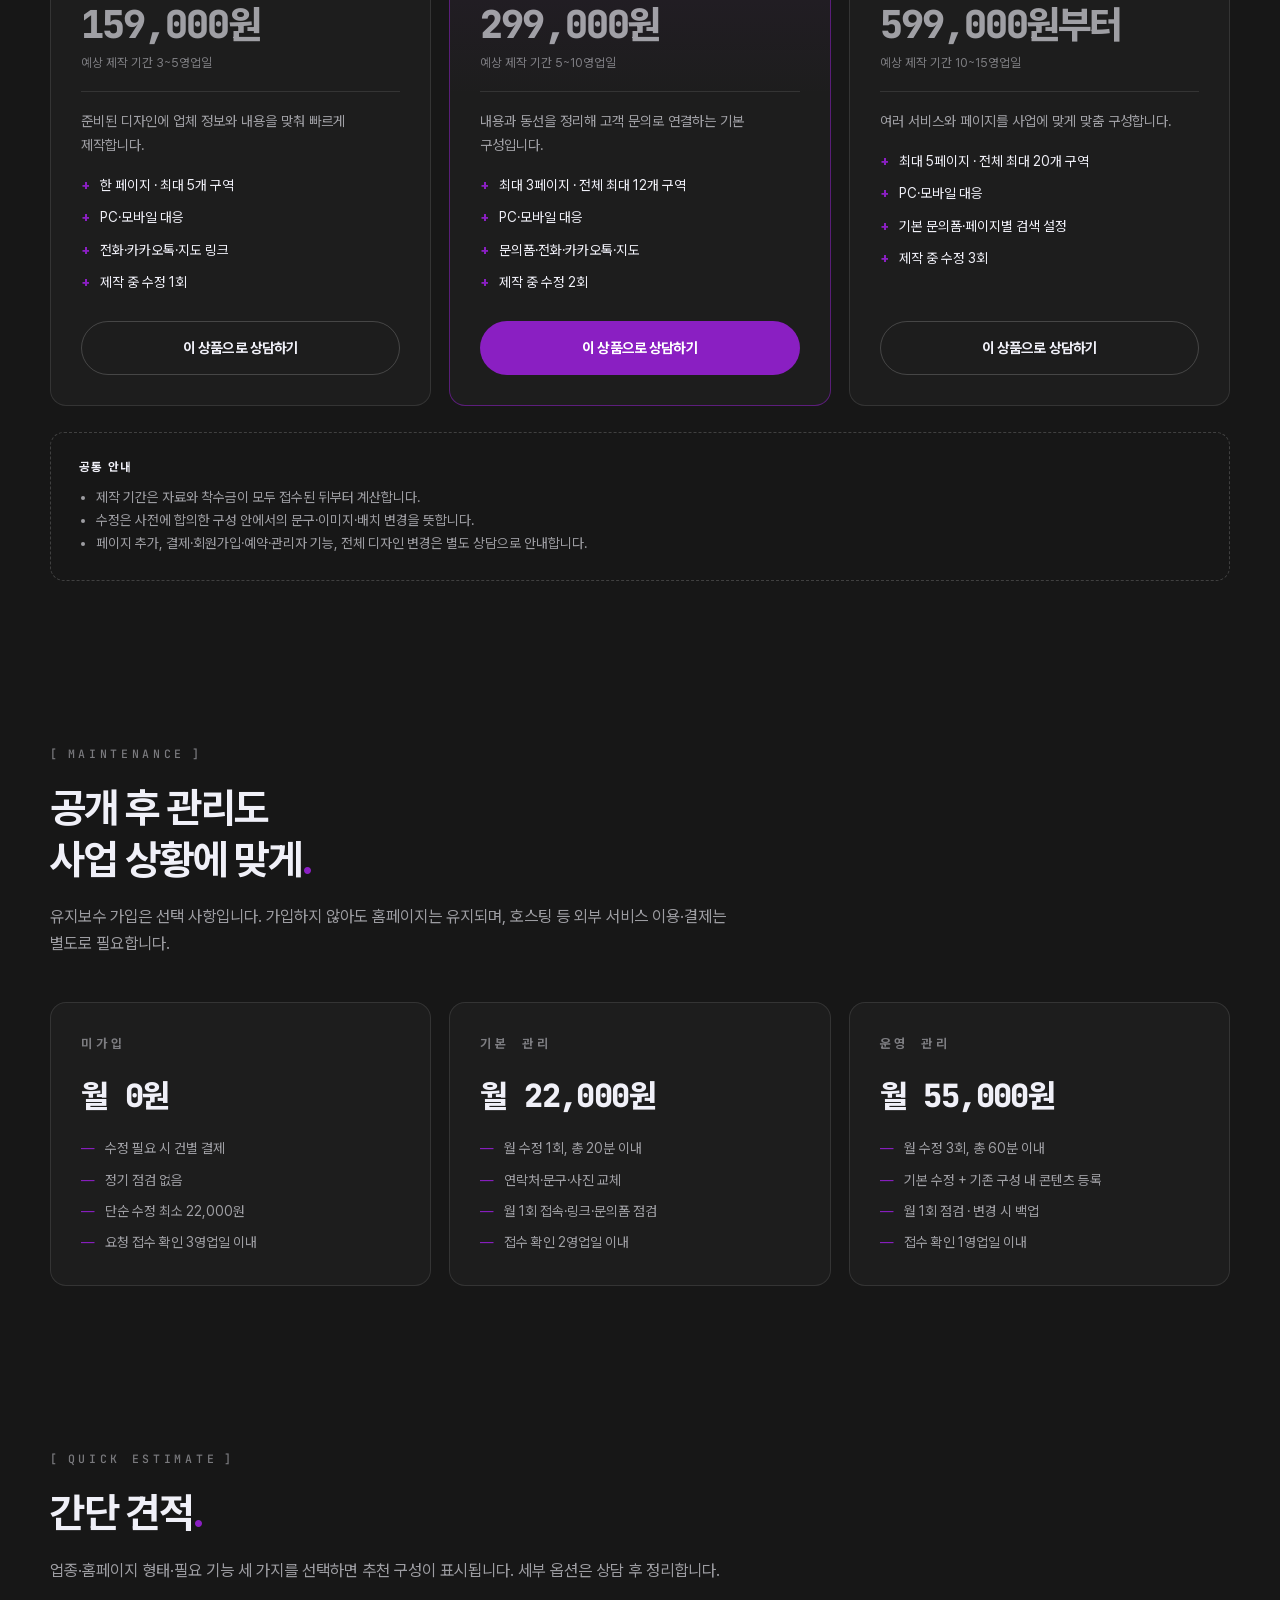
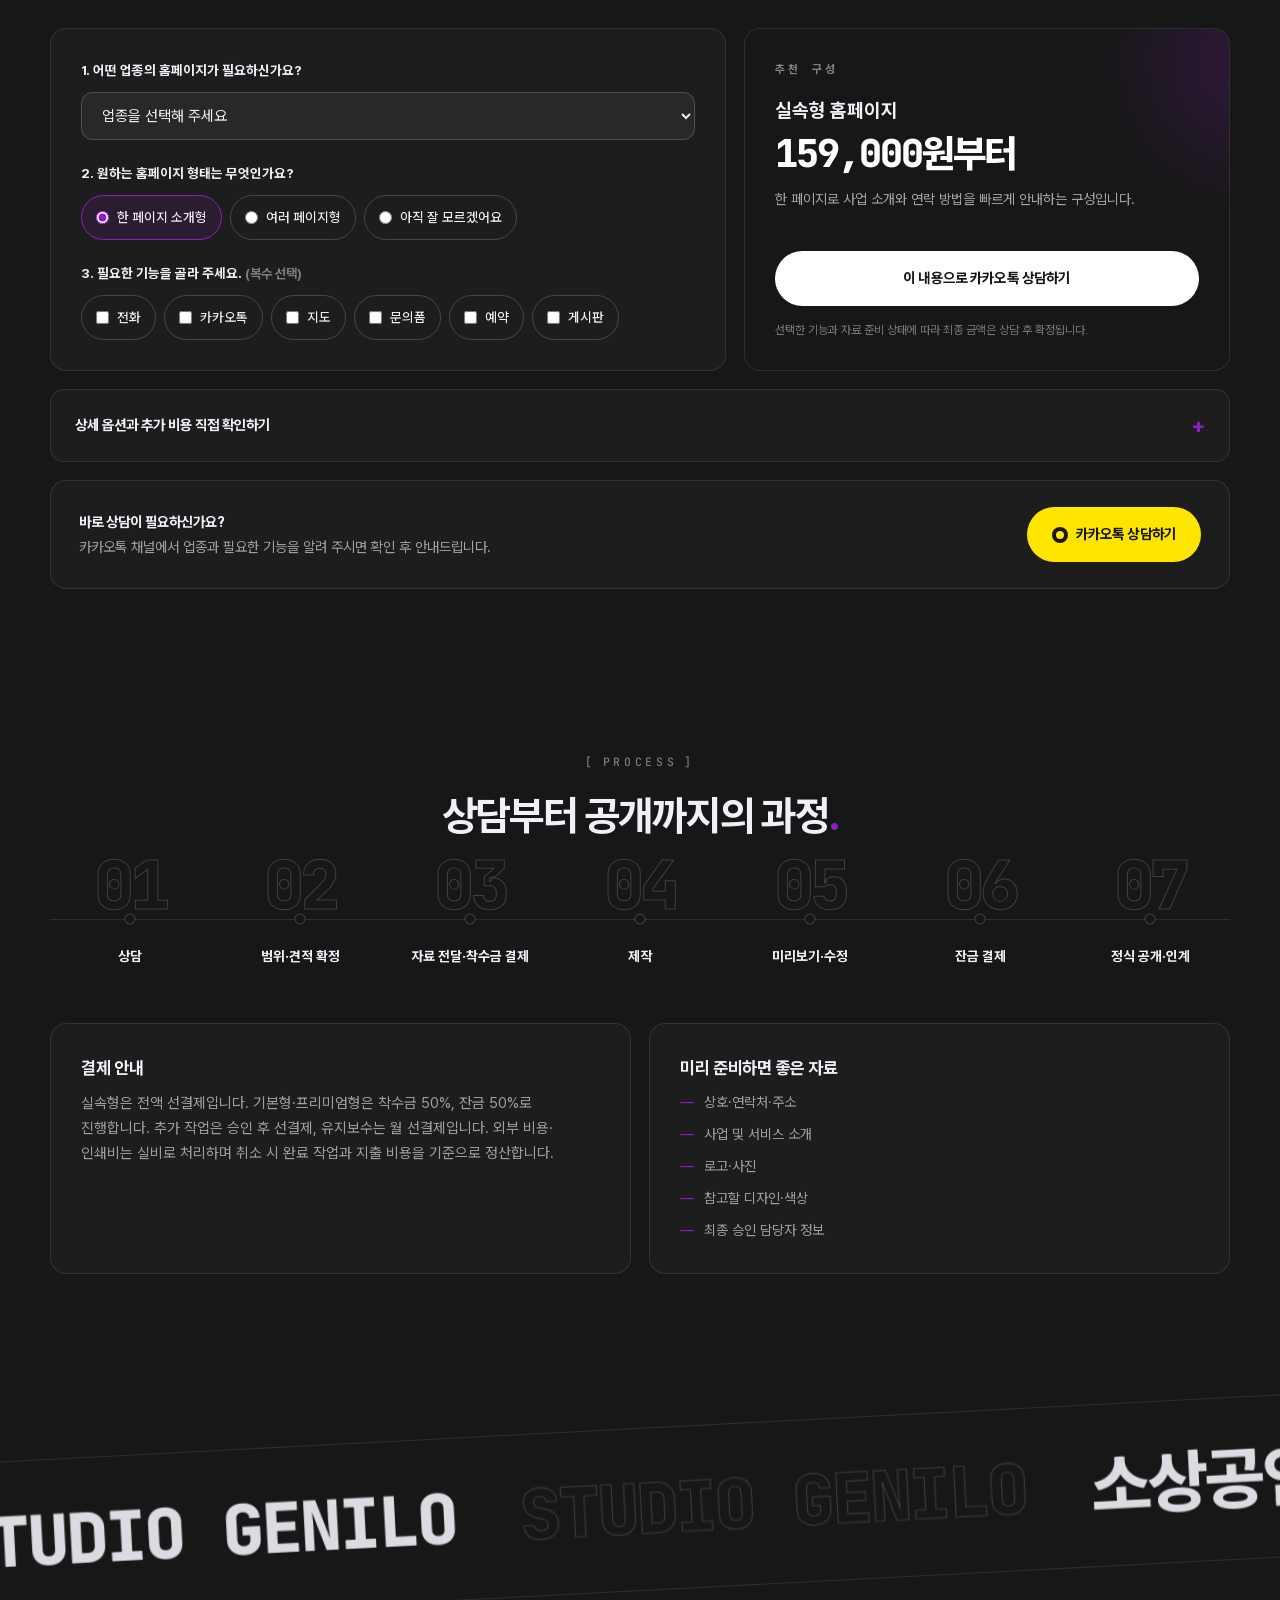
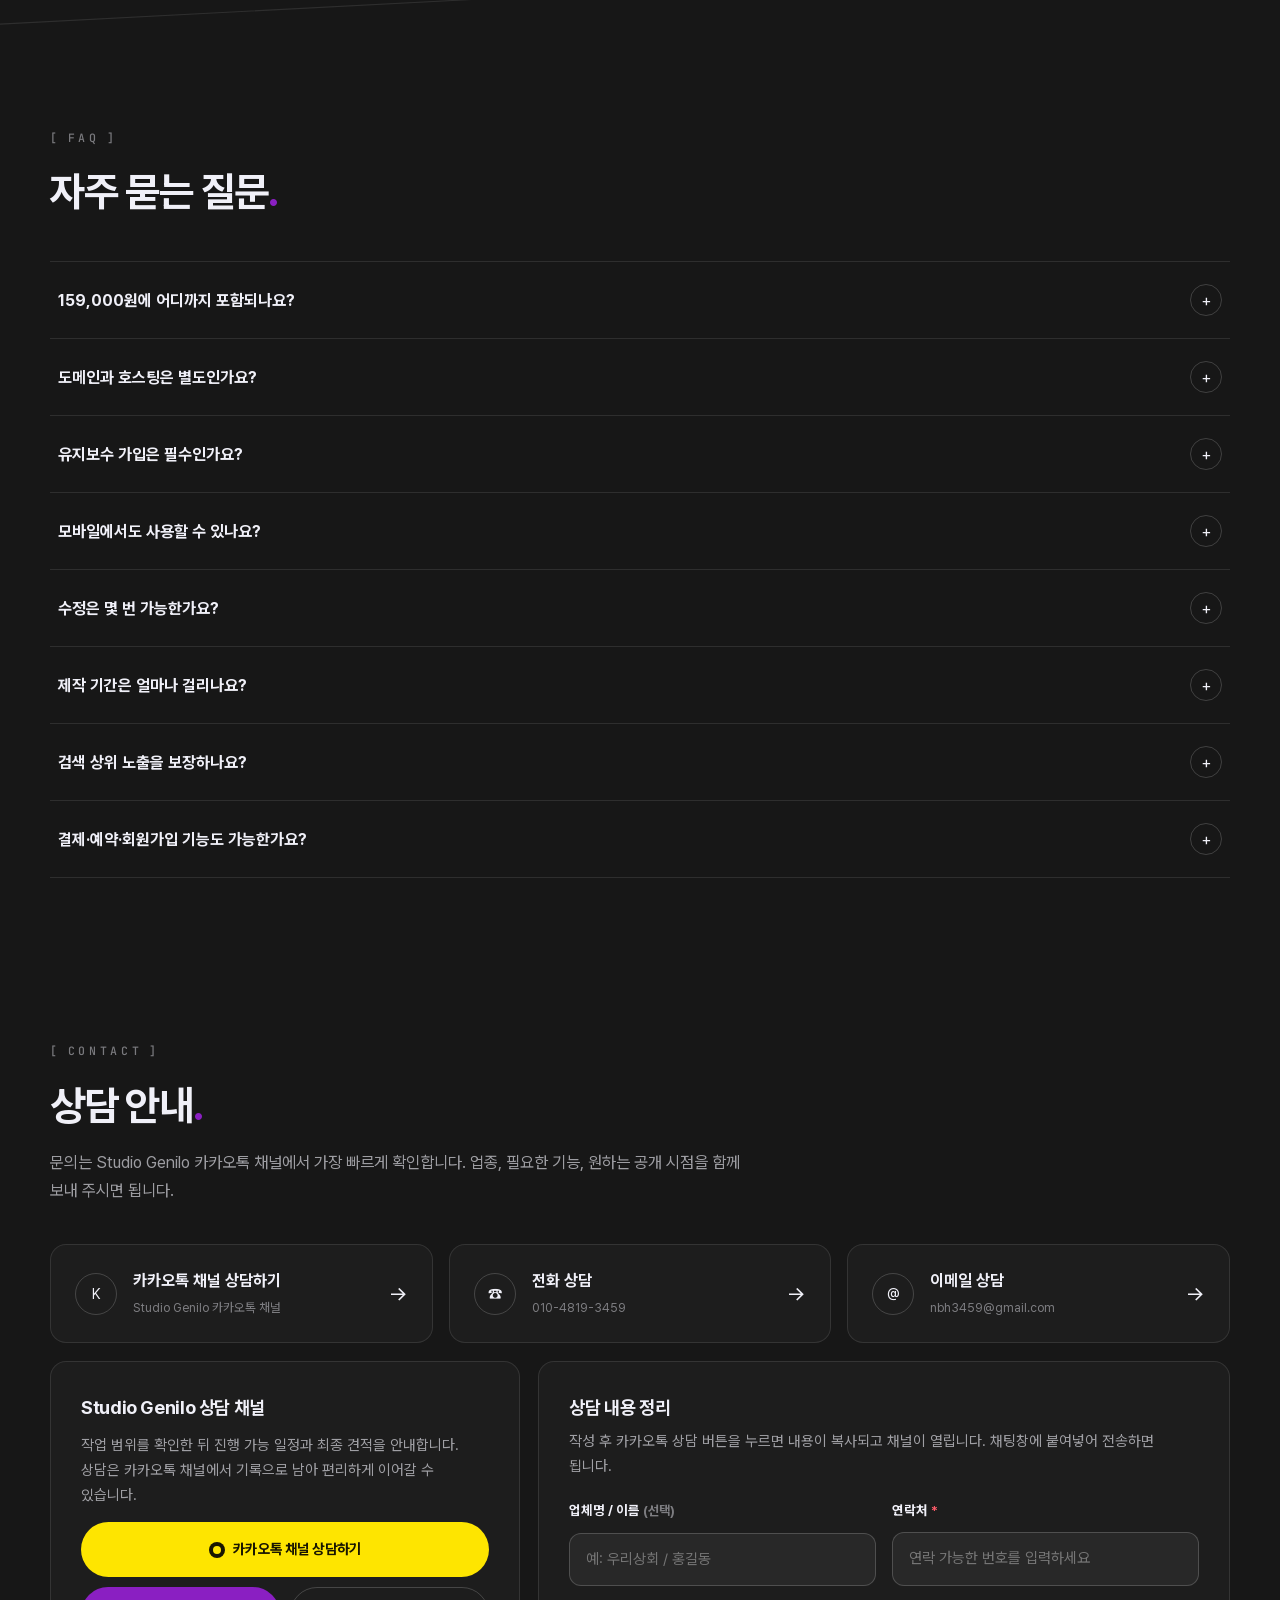
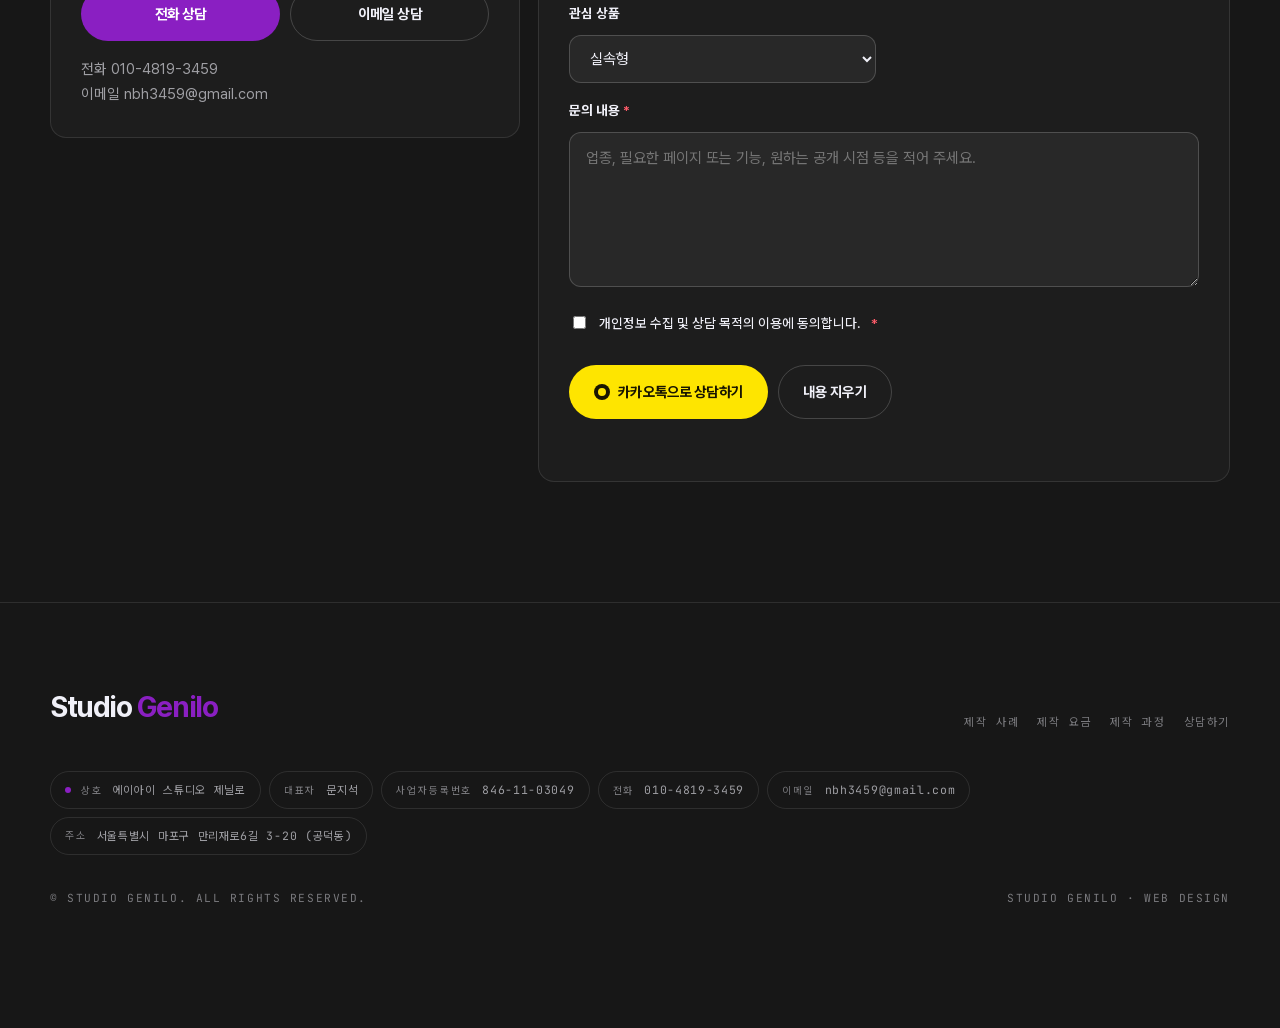
==== commit dd68d11b: "Perf: transform-based scan sweep, opacity-based portfolio glow, no filter transition on card images " ====
--- a/_landing_backup.html
+++ b/_landing_backup.html
@@ -135,8 +135,8 @@
 .portfolio-grid{display:grid;grid-template-columns:repeat(3,1fr);gap:18px;margin-top:44px}
 .portfolio{padding:0;display:flex;flex-direction:column}
 .portfolio-image{position:relative;aspect-ratio:16/10;overflow:hidden;border-bottom:1px solid var(--line)}
-.portfolio-image img{width:100%;height:100%;object-fit:cover;object-position:top;transition:transform 1.2s var(--ease-out),filter .6s}
-.portfolio:hover .portfolio-image img{transform:scale(1.06);filter:saturate(1.1)}
+.portfolio-image img{width:100%;height:100%;object-fit:cover;object-position:top;transition:transform 1.2s var(--ease-out);will-change:transform}
+.portfolio:hover .portfolio-image img{transform:scale(1.06)}
 .portfolio-image:after{content:"";position:absolute;inset:0;background:linear-gradient(180deg,transparent 60%,rgba(0,0,0,.35));opacity:0;transition:opacity .4s}
 .portfolio:hover .portfolio-image:after{opacity:1}
 .portfolio-empty{aspect-ratio:16/10;display:grid;place-items:center;border-bottom:1px solid var(--line);color:var(--muted);font-size:.8rem;letter-spacing:.2em;background:repeating-linear-gradient(-45deg,transparent 0 12px,var(--ghost) 12px 13px)}
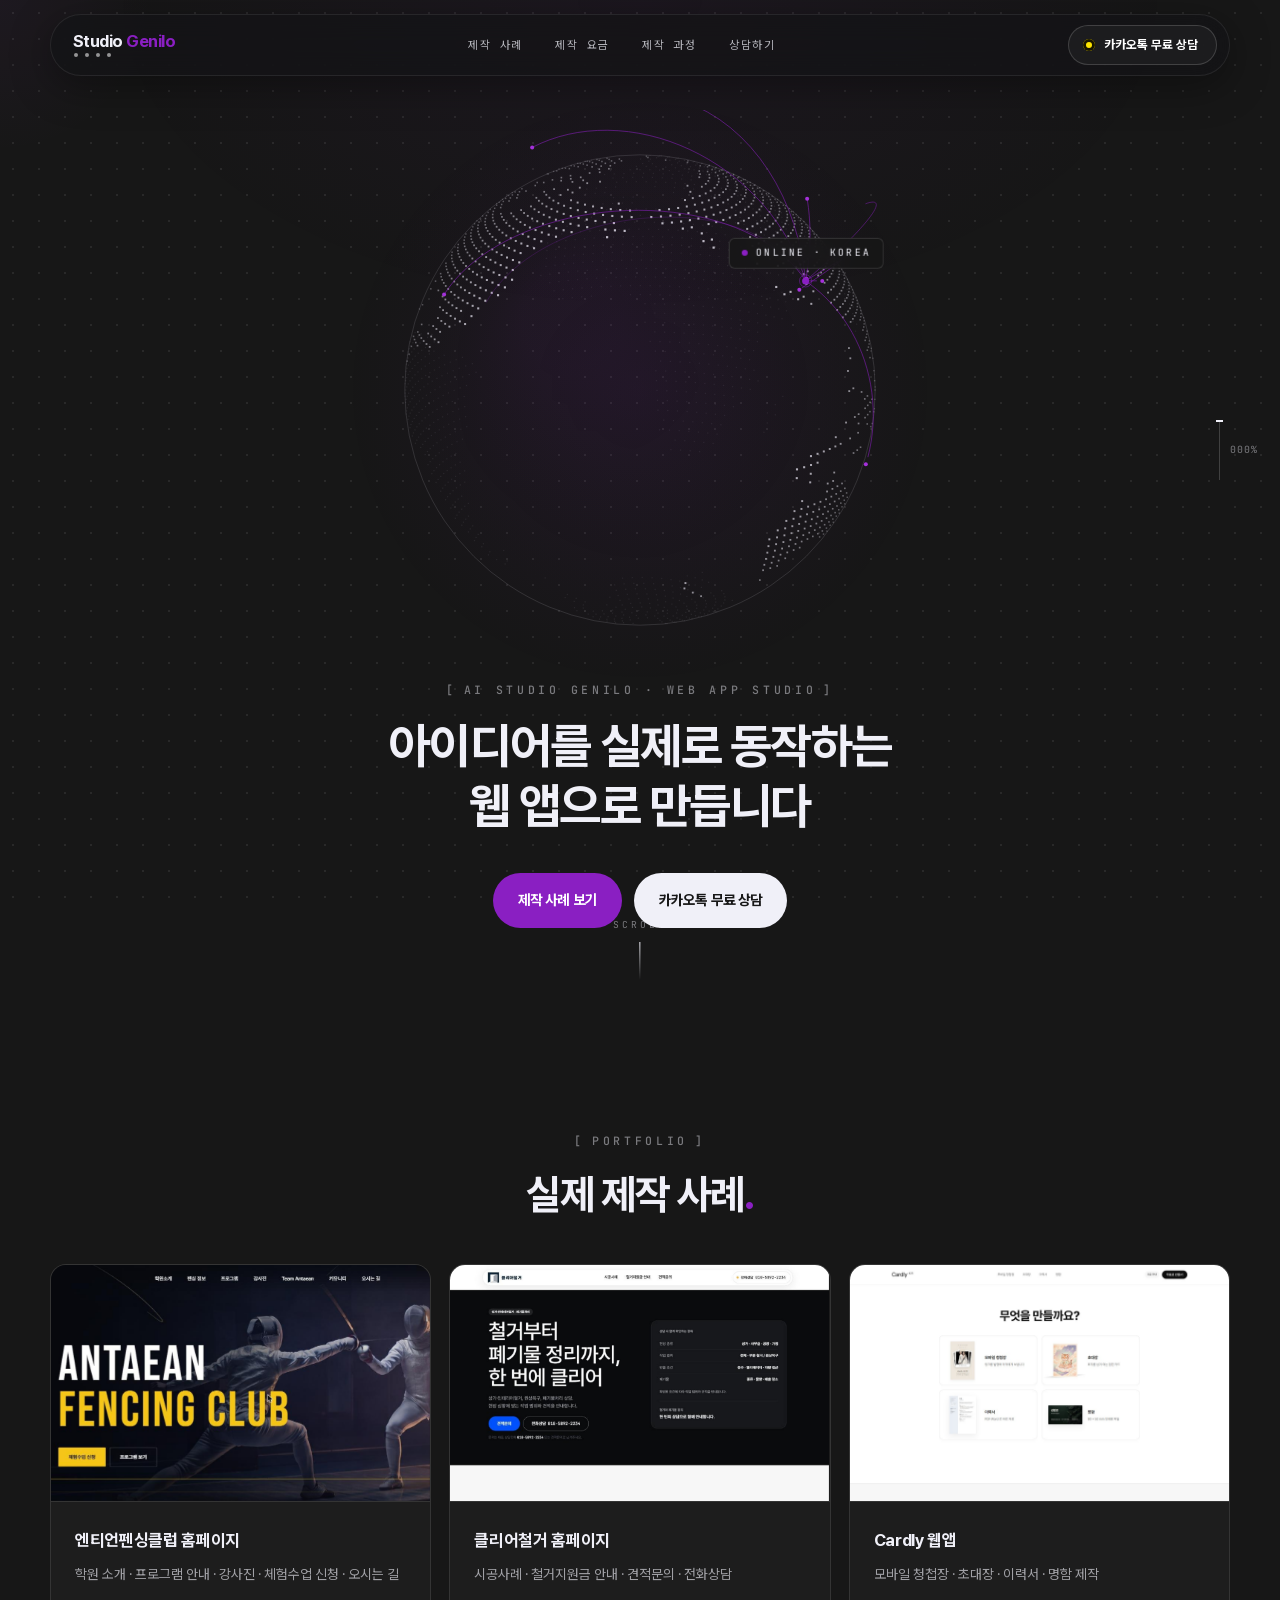
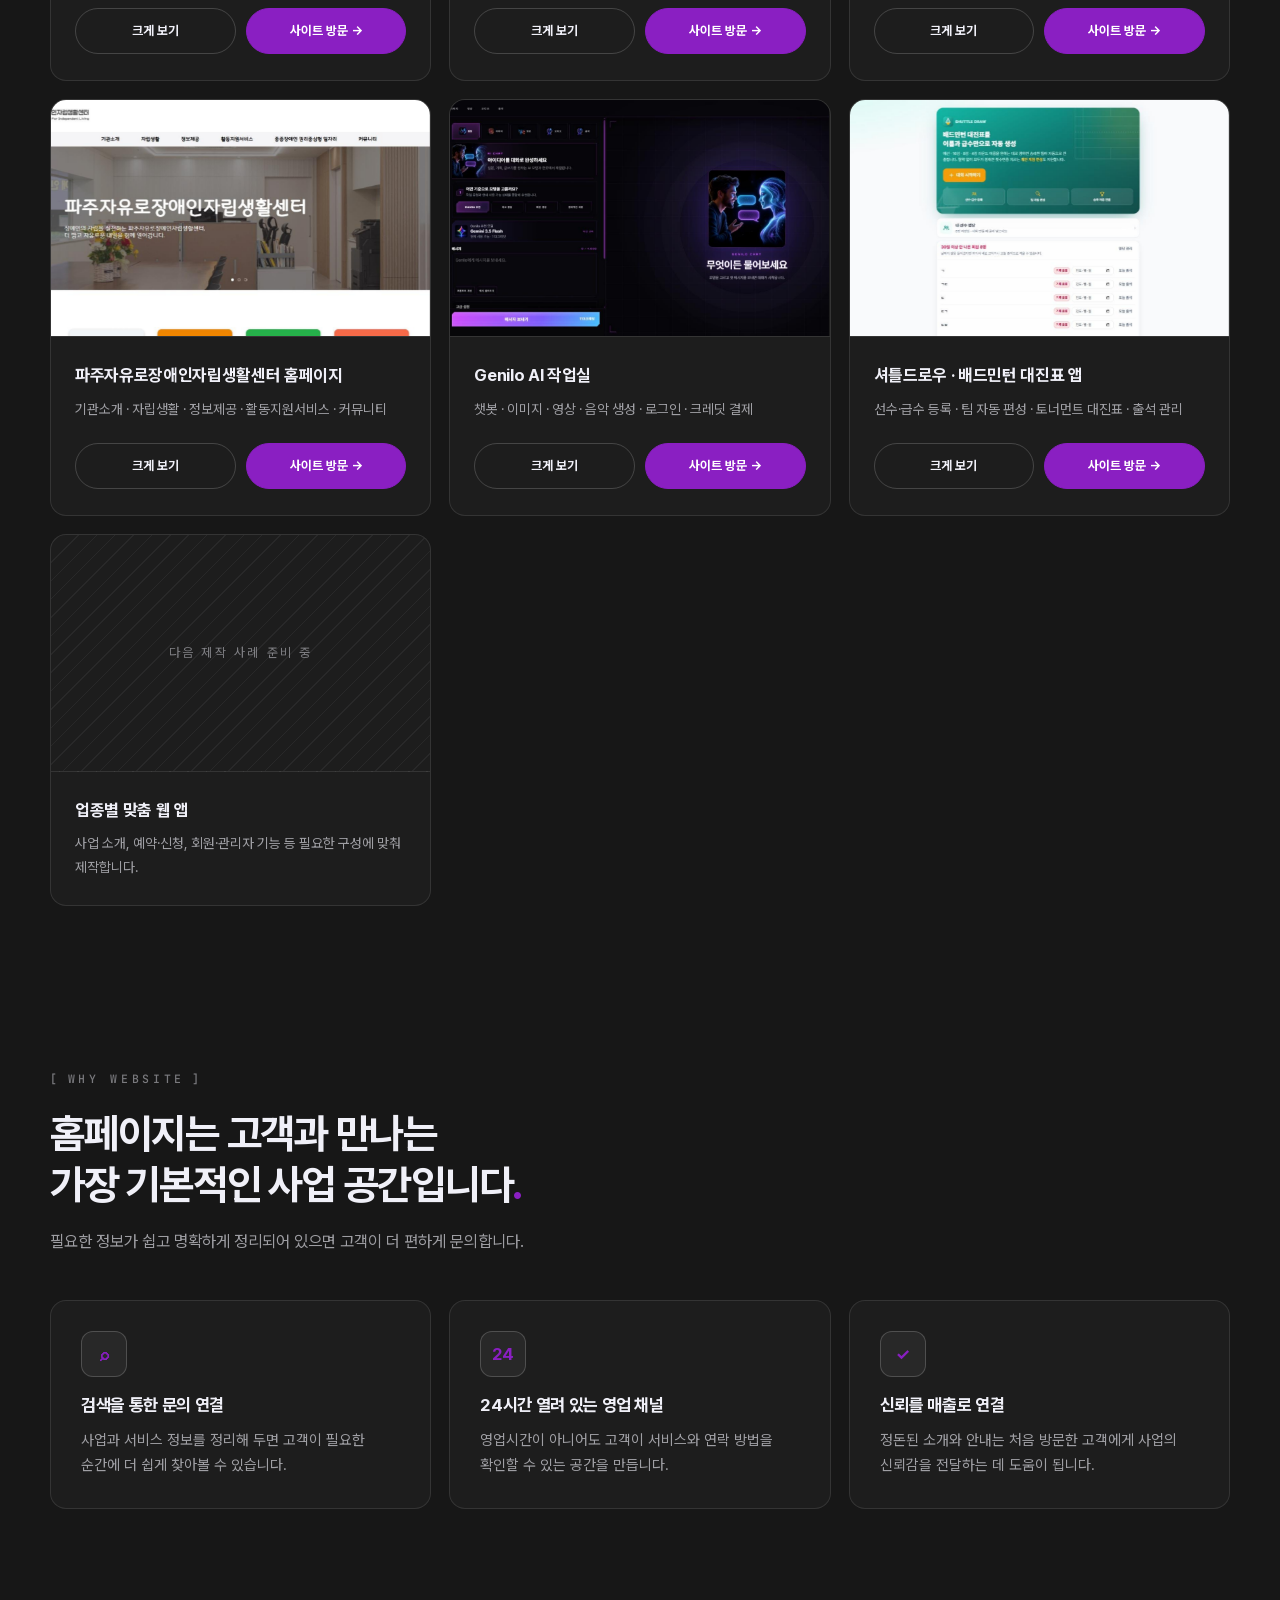
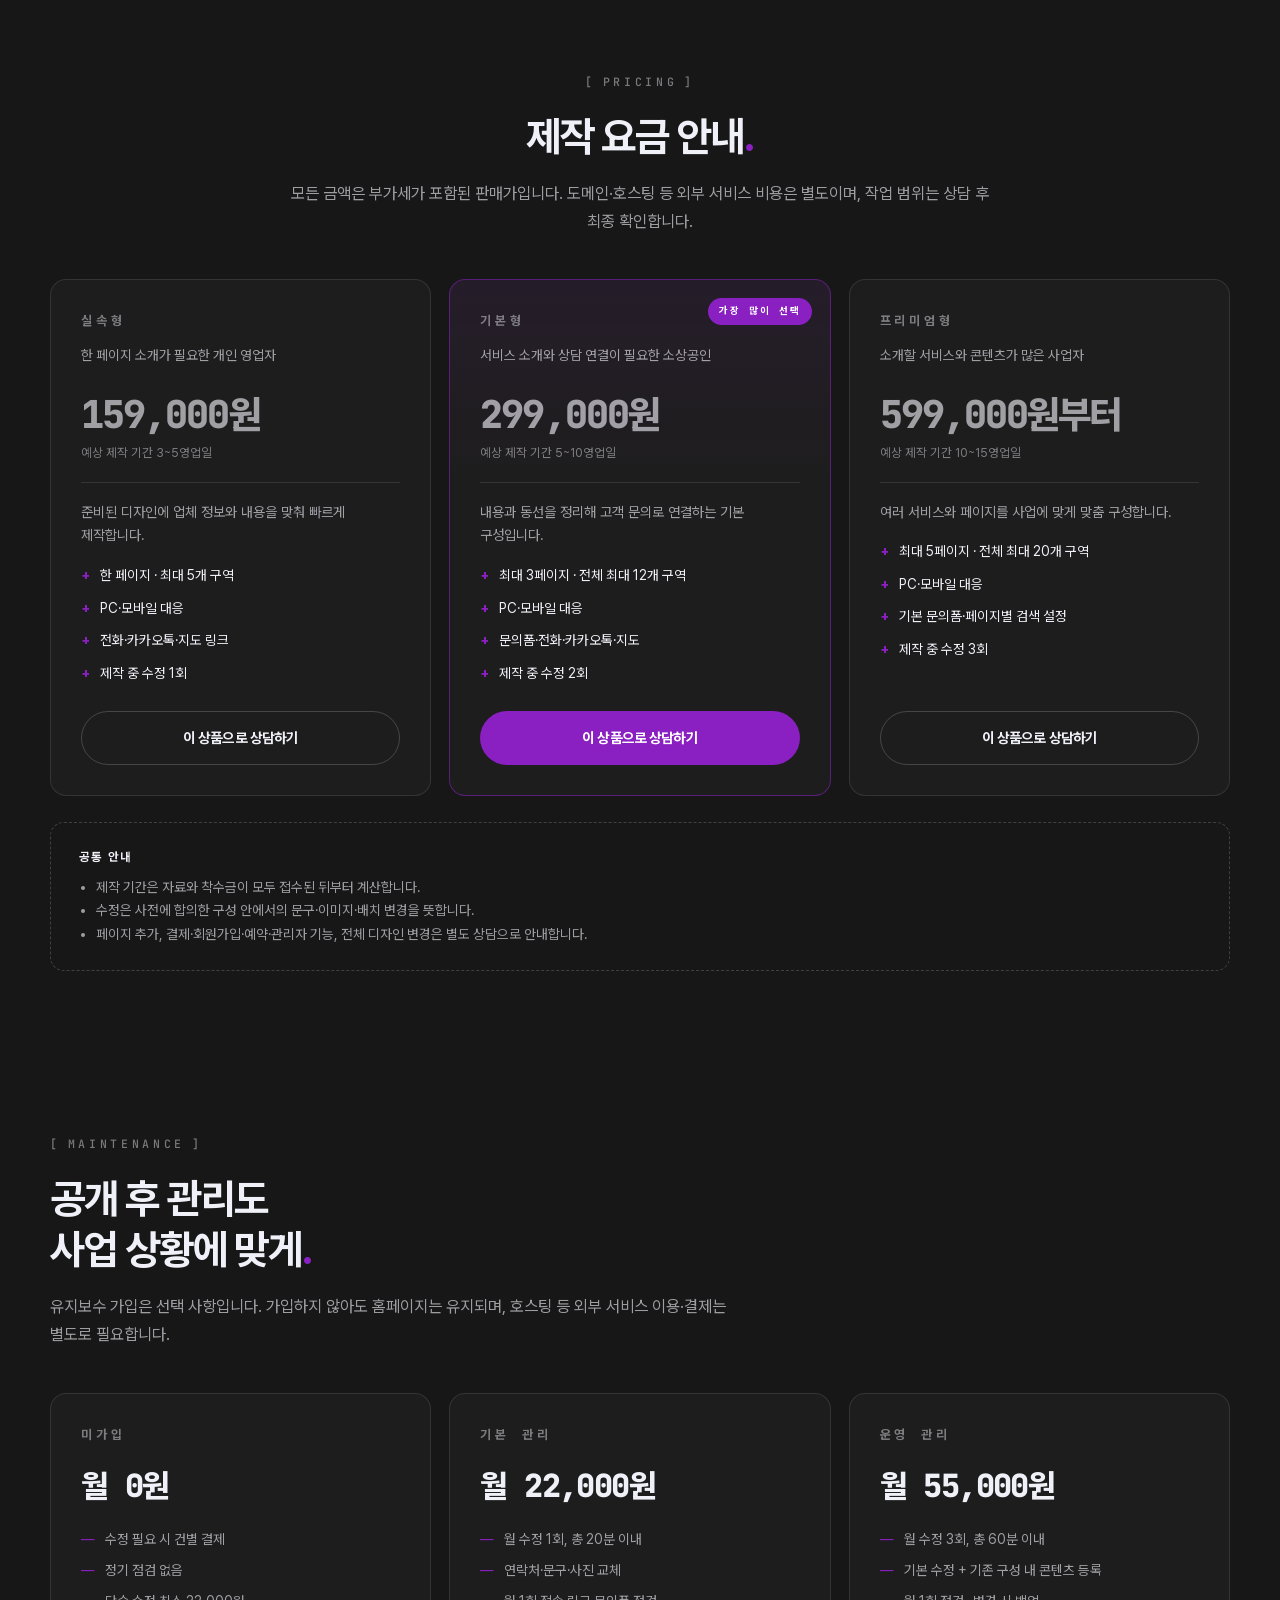
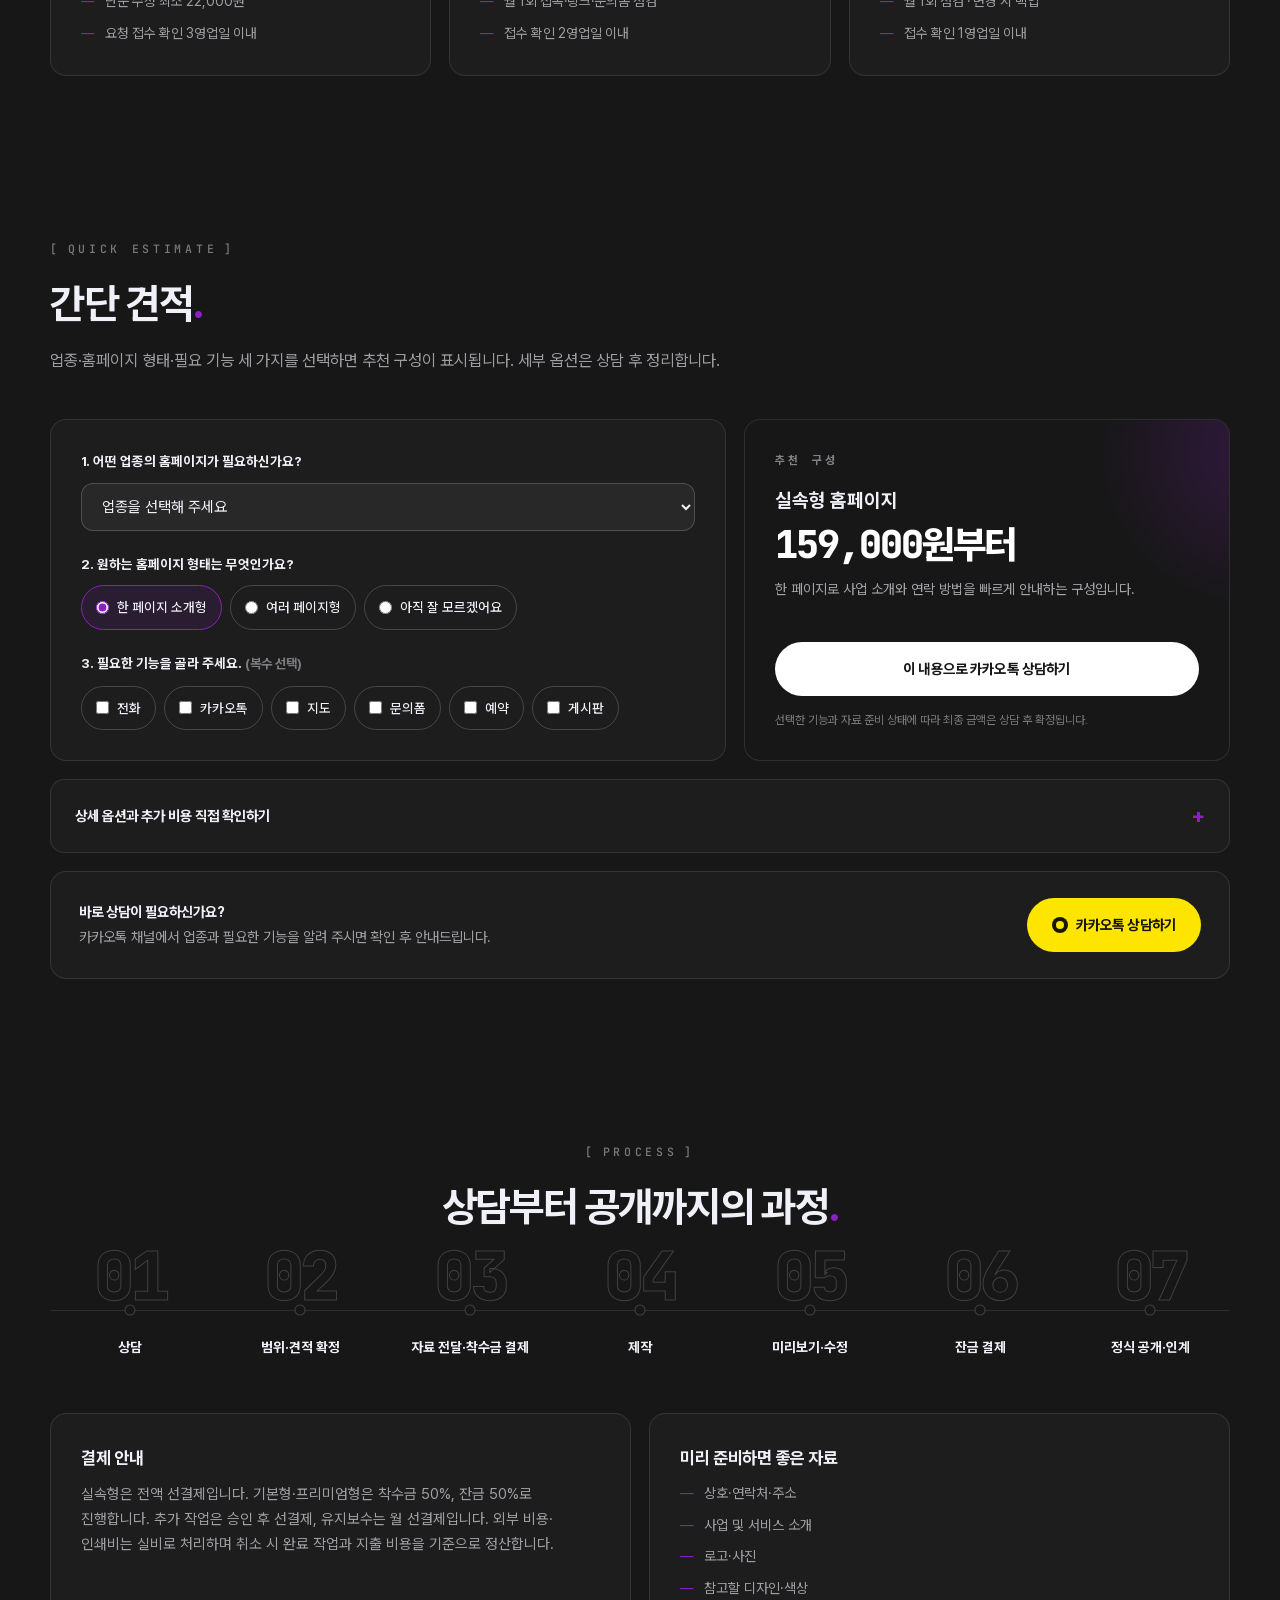
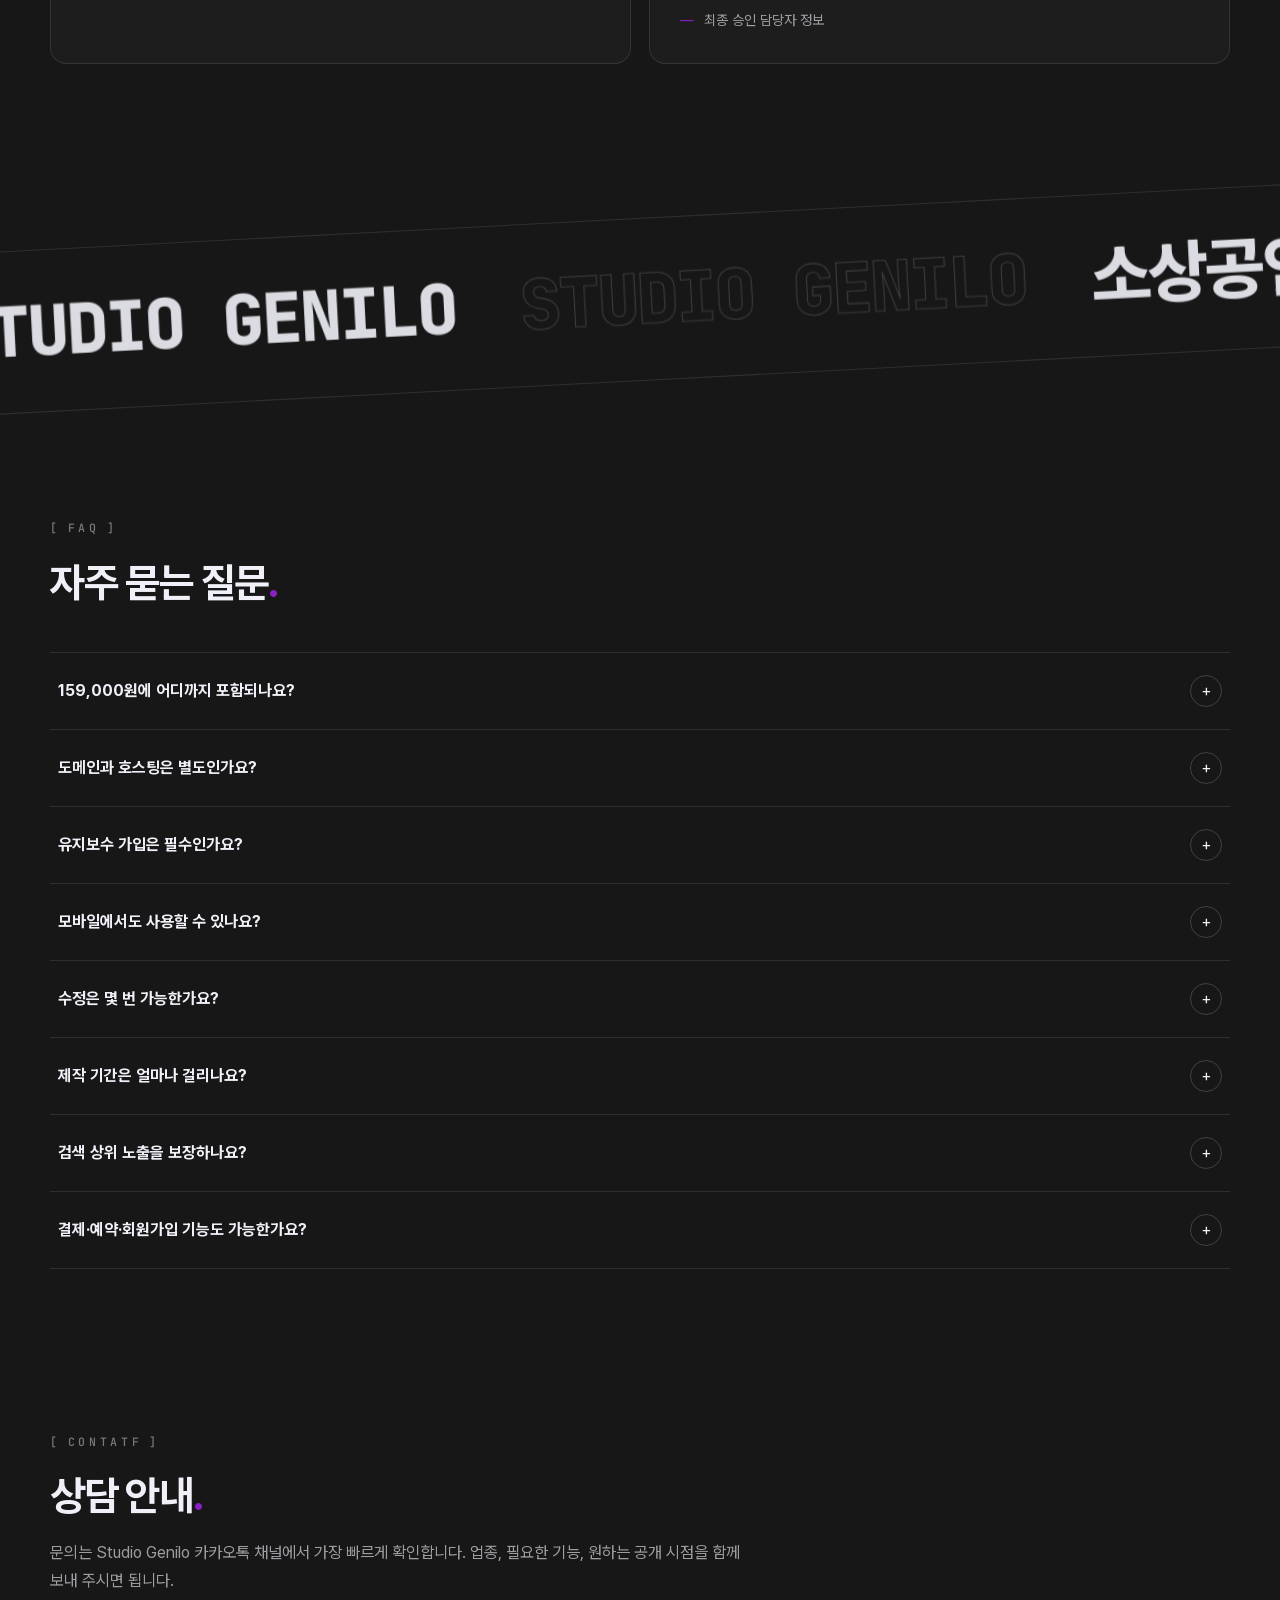
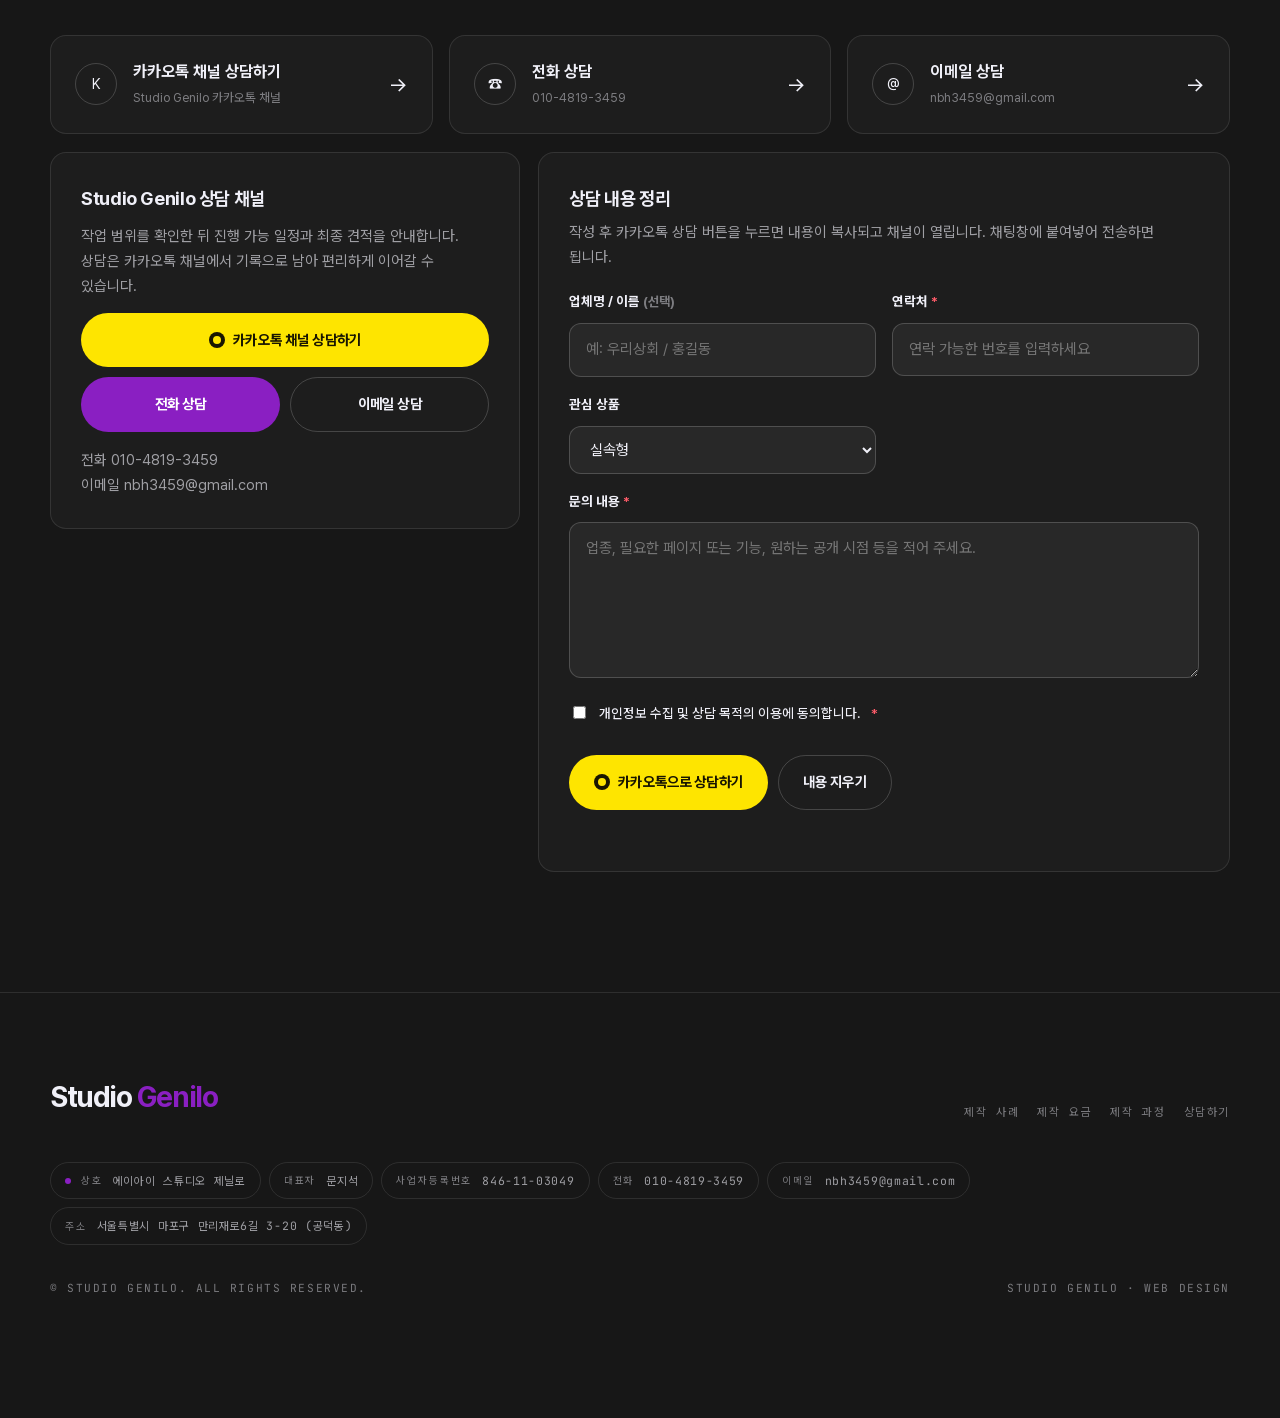
==== commit 889d4e58: "Portfolio: add 셔틀드로우 badminton bracket app Co-Authored-By: Claude Fable 5.1 <noreply@anthropic.com> " ====
--- a/_landing_backup.html
+++ b/_landing_backup.html
@@ -374,6 +374,7 @@
       <article class="card portfolio"><div class="portfolio-image"><img src="cardly.jpg" alt="Cardly 미리보기" loading="lazy"></div><div class="portfolio-body"><strong>Cardly 웹앱</strong><p>모바일 청첩장 · 초대장 · 이력서 · 명함 제작</p><div class="portfolio-links"><button class="preview-btn" type="button" data-image="cardly.jpg" data-title="Cardly 웹앱">크게 보기</button><a class="visit-btn" href="https://cardly.kr" target="_blank" rel="noopener noreferrer">사이트 방문 <span class="arrow">→</span></a></div></div></article>
       <article class="card portfolio"><div class="portfolio-image"><img src="pajufreewaycil.jpg" alt="파주자유로장애인자립생활센터 홈페이지 미리보기" loading="lazy"></div><div class="portfolio-body"><strong>파주자유로장애인자립생활센터 홈페이지</strong><p>기관소개 · 자립생활 · 정보제공 · 활동지원서비스 · 커뮤니티</p><div class="portfolio-links"><button class="preview-btn" type="button" data-image="pajufreewaycil.jpg" data-title="파주자유로장애인자립생활센터 홈페이지">크게 보기</button><a class="visit-btn" href="https://pajufreewaycilcenter.co.kr" target="_blank" rel="noopener noreferrer">사이트 방문 <span class="arrow">→</span></a></div></div></article>
       <article class="card portfolio"><div class="portfolio-image"><img src="genilo-workspace.jpg" alt="Genilo AI 작업실 미리보기" loading="lazy"></div><div class="portfolio-body"><strong>Genilo AI 작업실</strong><p>챗봇 · 이미지 · 영상 · 음악 생성 · 로그인 · 크레딧 결제</p><div class="portfolio-links"><button class="preview-btn" type="button" data-image="genilo-workspace.jpg" data-title="Genilo AI 작업실">크게 보기</button><a class="visit-btn" href="https://genilo.kr/workspace.html?panel=chat" target="_blank" rel="noopener noreferrer">사이트 방문 <span class="arrow">→</span></a></div></div></article>
+      <article class="card portfolio"><div class="portfolio-image"><img src="shuttledraw.jpg" alt="셔틀드로우 배드민턴 대진표 앱 미리보기" loading="lazy"></div><div class="portfolio-body"><strong>셔틀드로우 · 배드민턴 대진표 앱</strong><p>선수·급수 등록 · 팀 자동 편성 · 토너먼트 대진표 · 출석 관리</p><div class="portfolio-links"><button class="preview-btn" type="button" data-image="shuttledraw.jpg" data-title="셔틀드로우 · 배드민턴 대진표 앱">크게 보기</button><a class="visit-btn" href="https://nbh0000.github.io/shuttledraw/" target="_blank" rel="noopener noreferrer">사이트 방문 <span class="arrow">→</span></a></div></div></article>
       <article class="card portfolio"><div class="portfolio-empty">다음 제작 사례 준비 중</div><div class="portfolio-body"><strong>업종별 맞춤 웹 앱</strong><p>사업 소개, 예약·신청, 회원·관리자 기능 등 필요한 구성에 맞춰 제작합니다.</p></div></article>
     </div>
   </div>
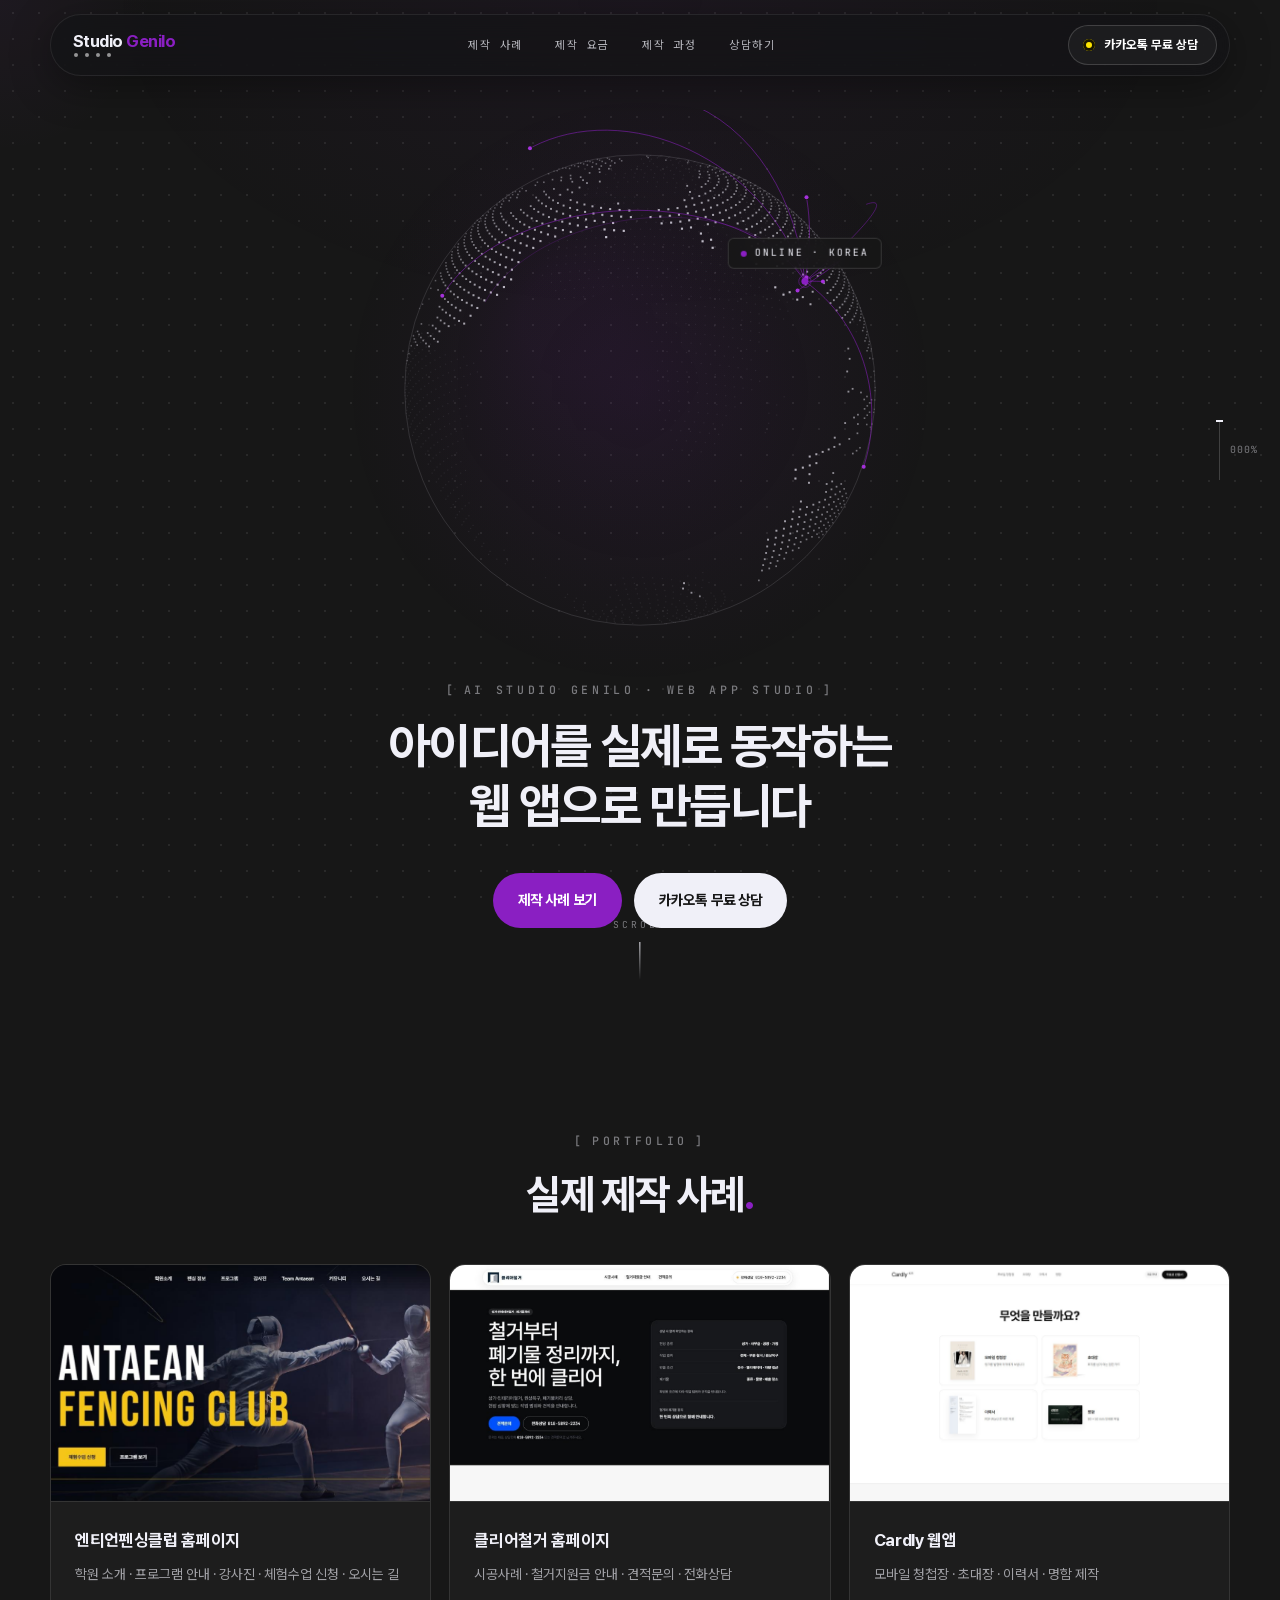
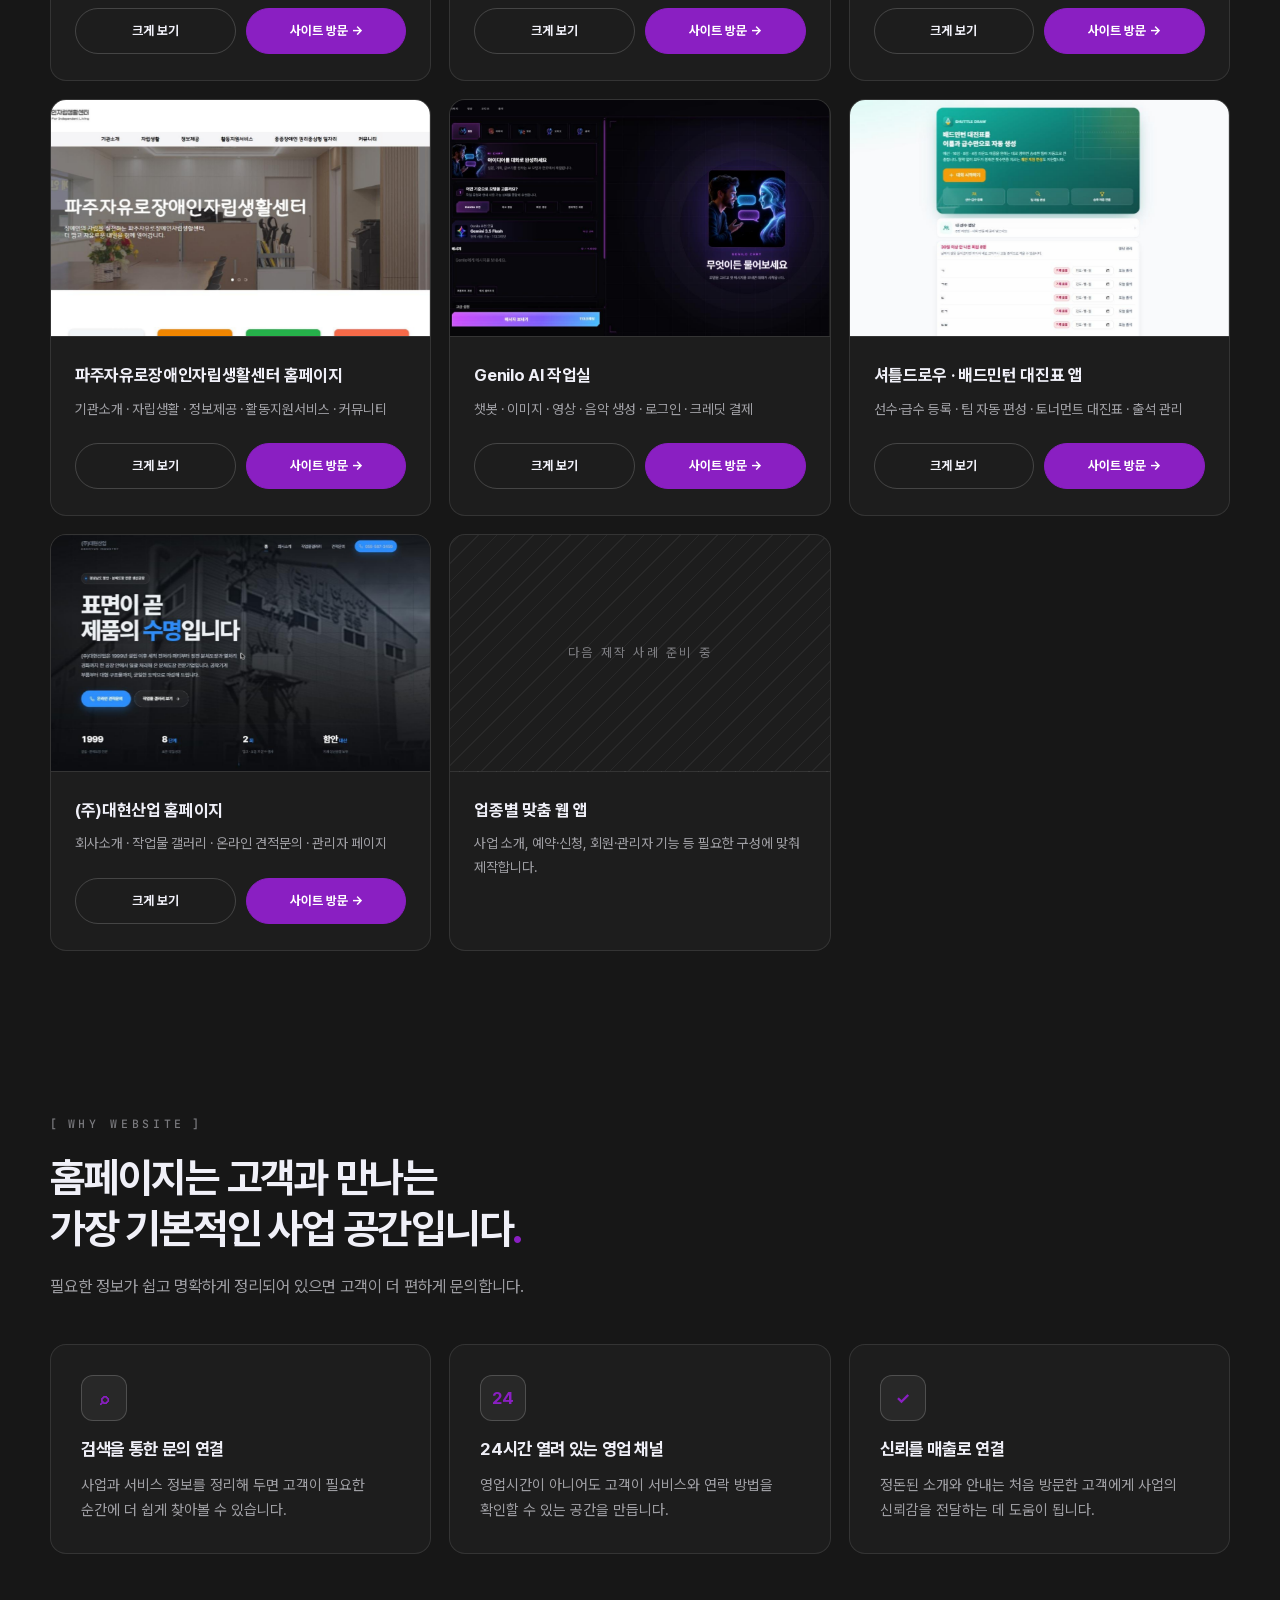
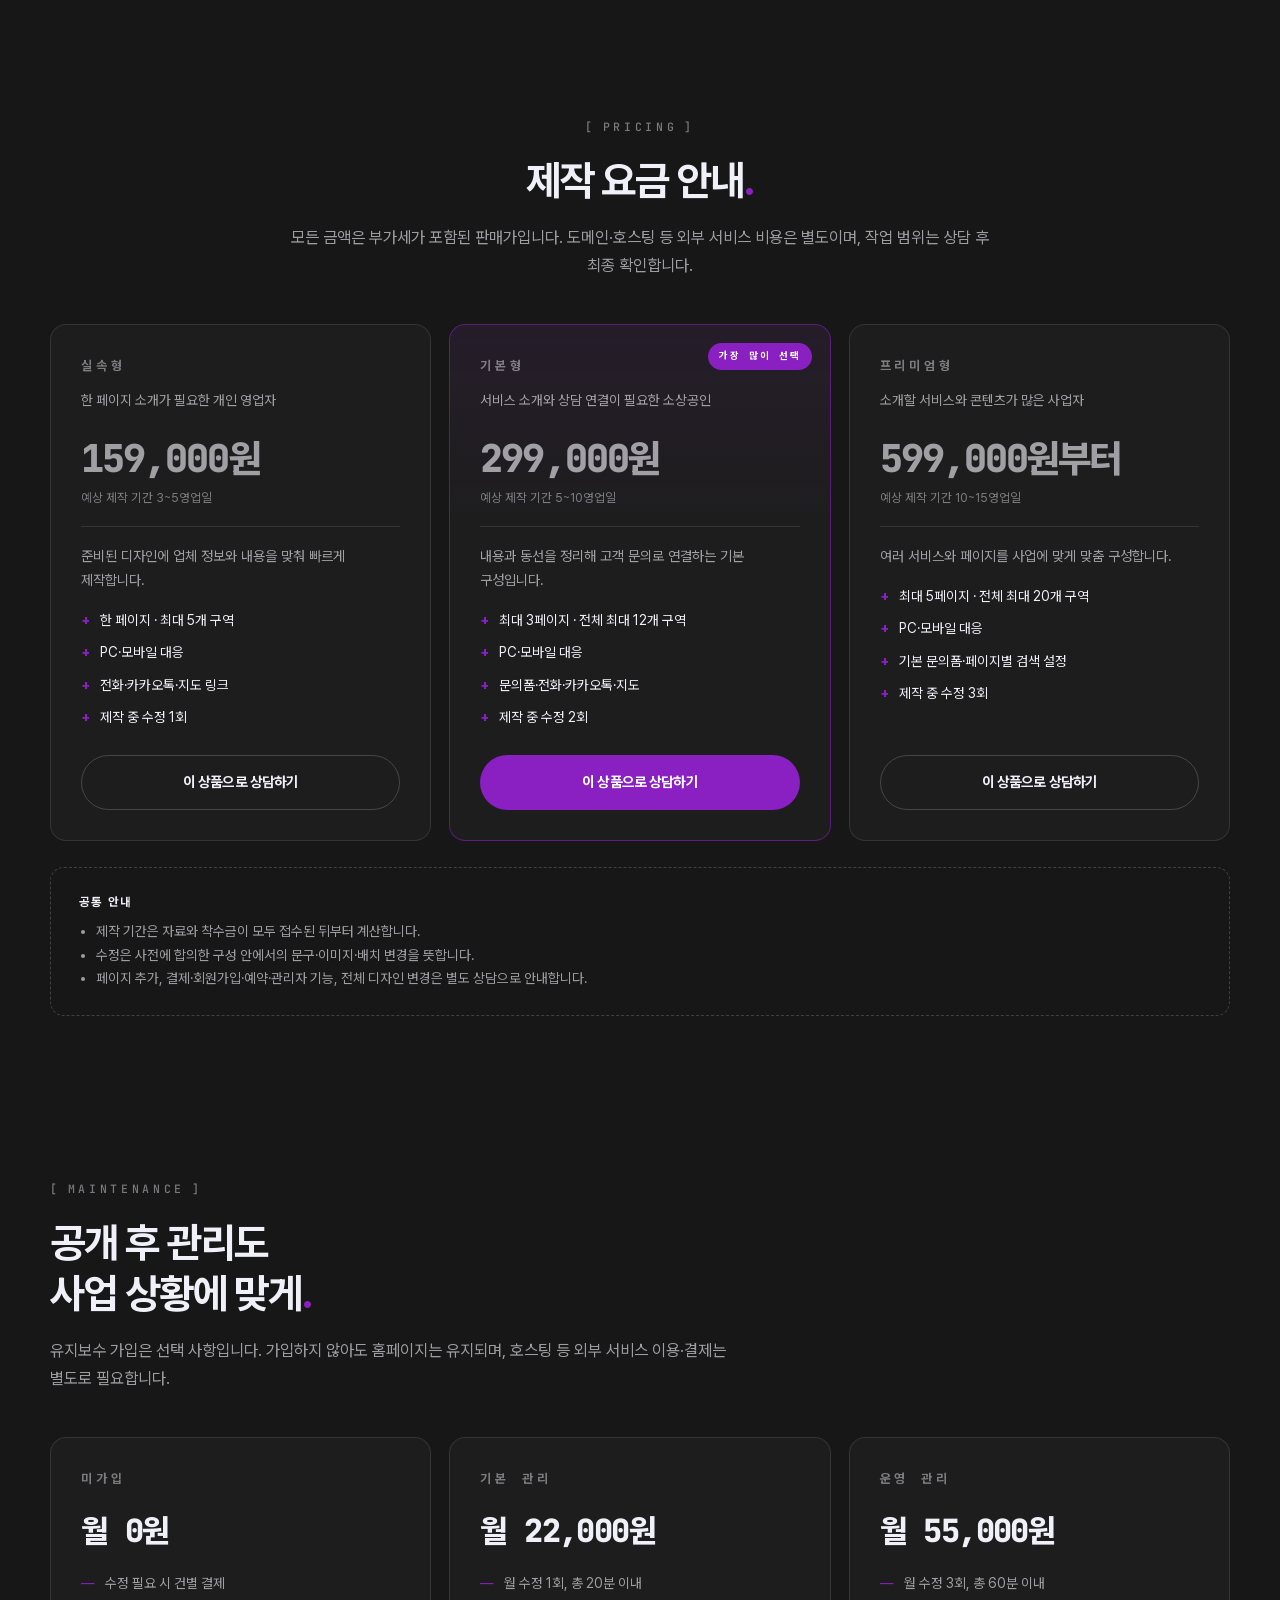
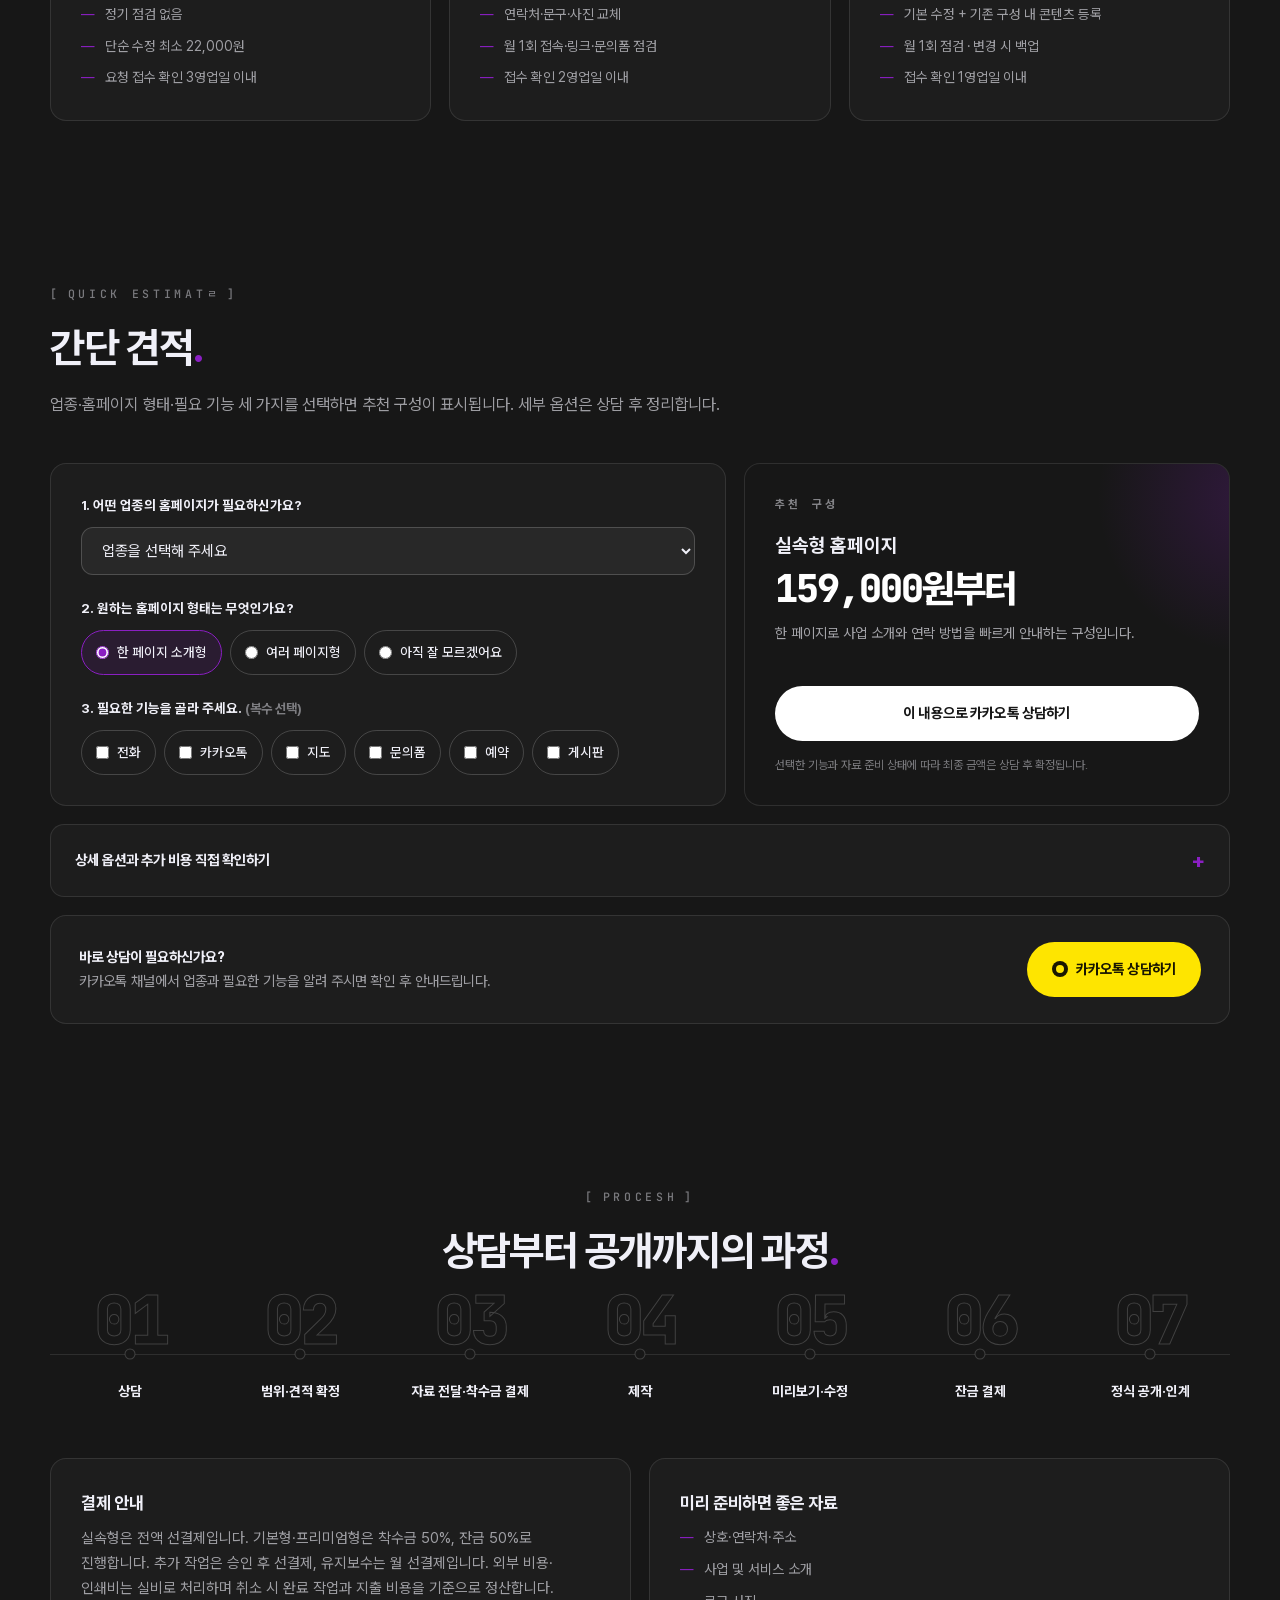
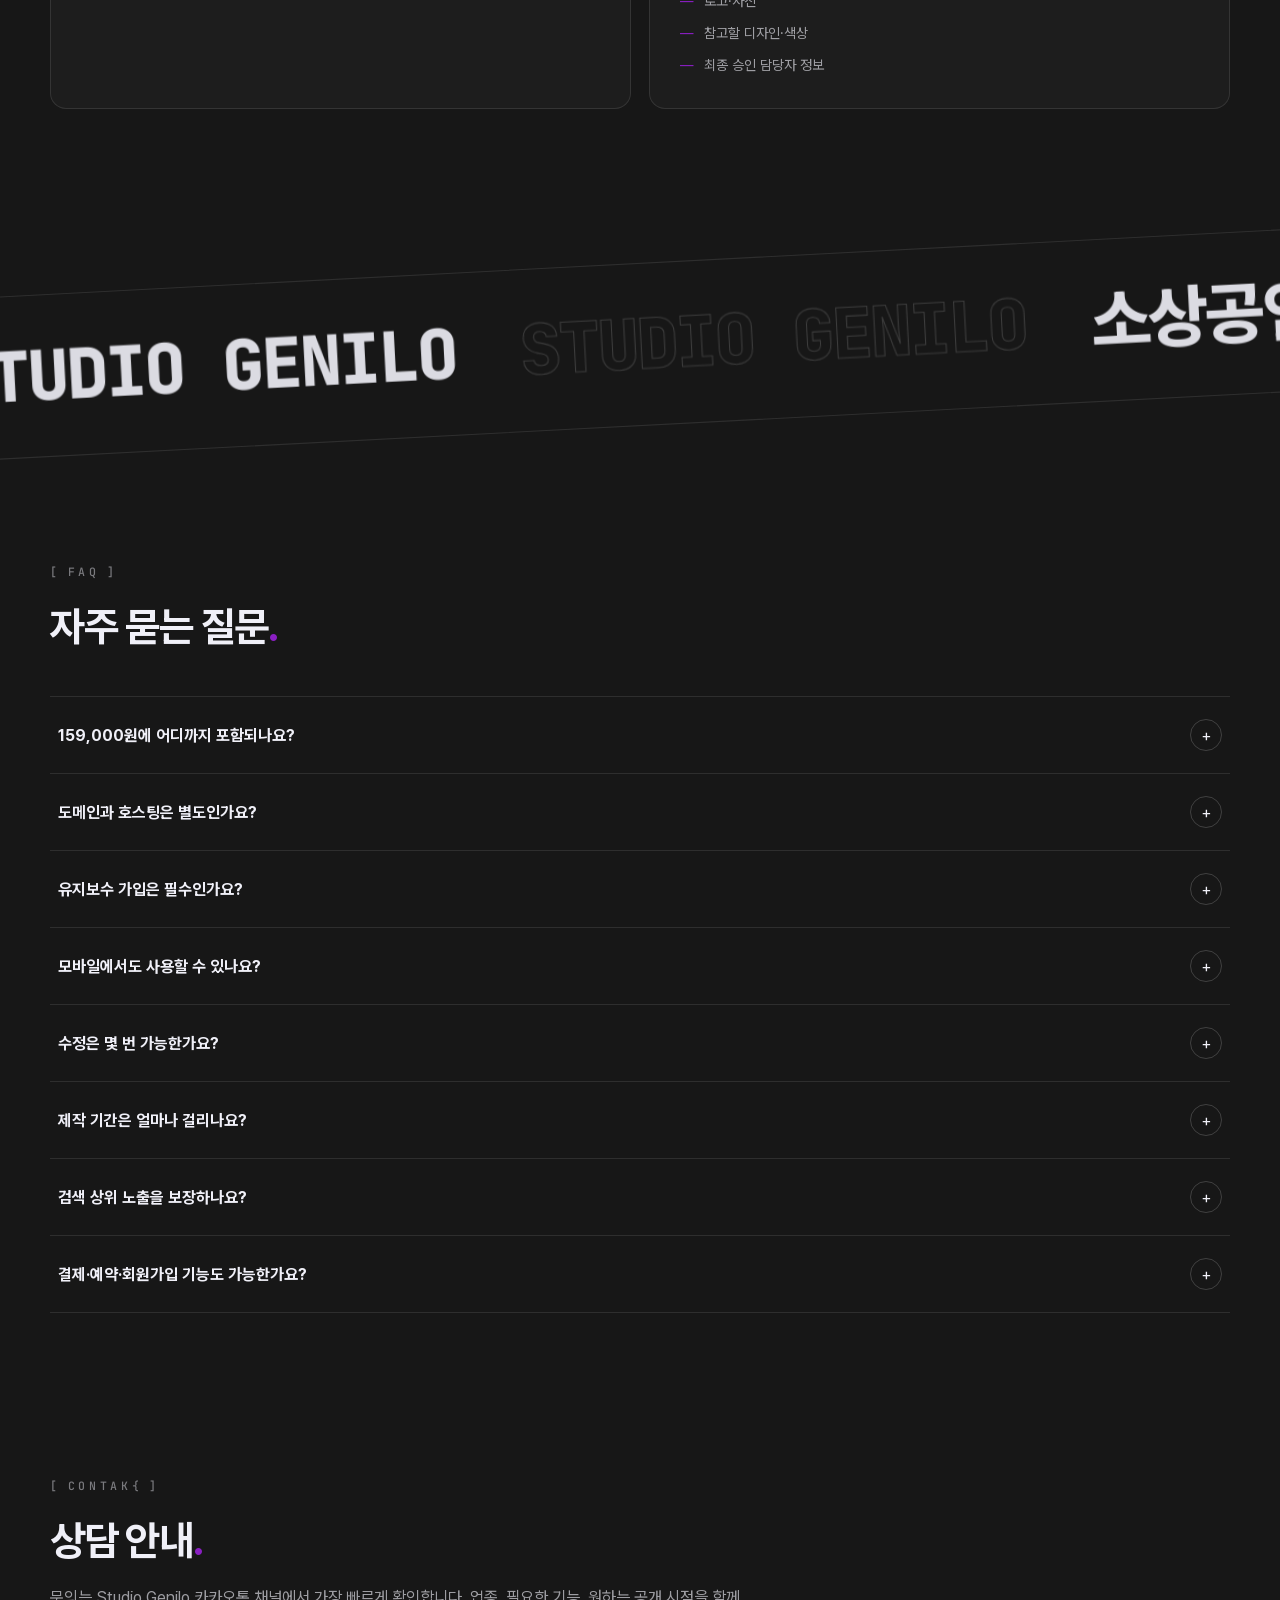
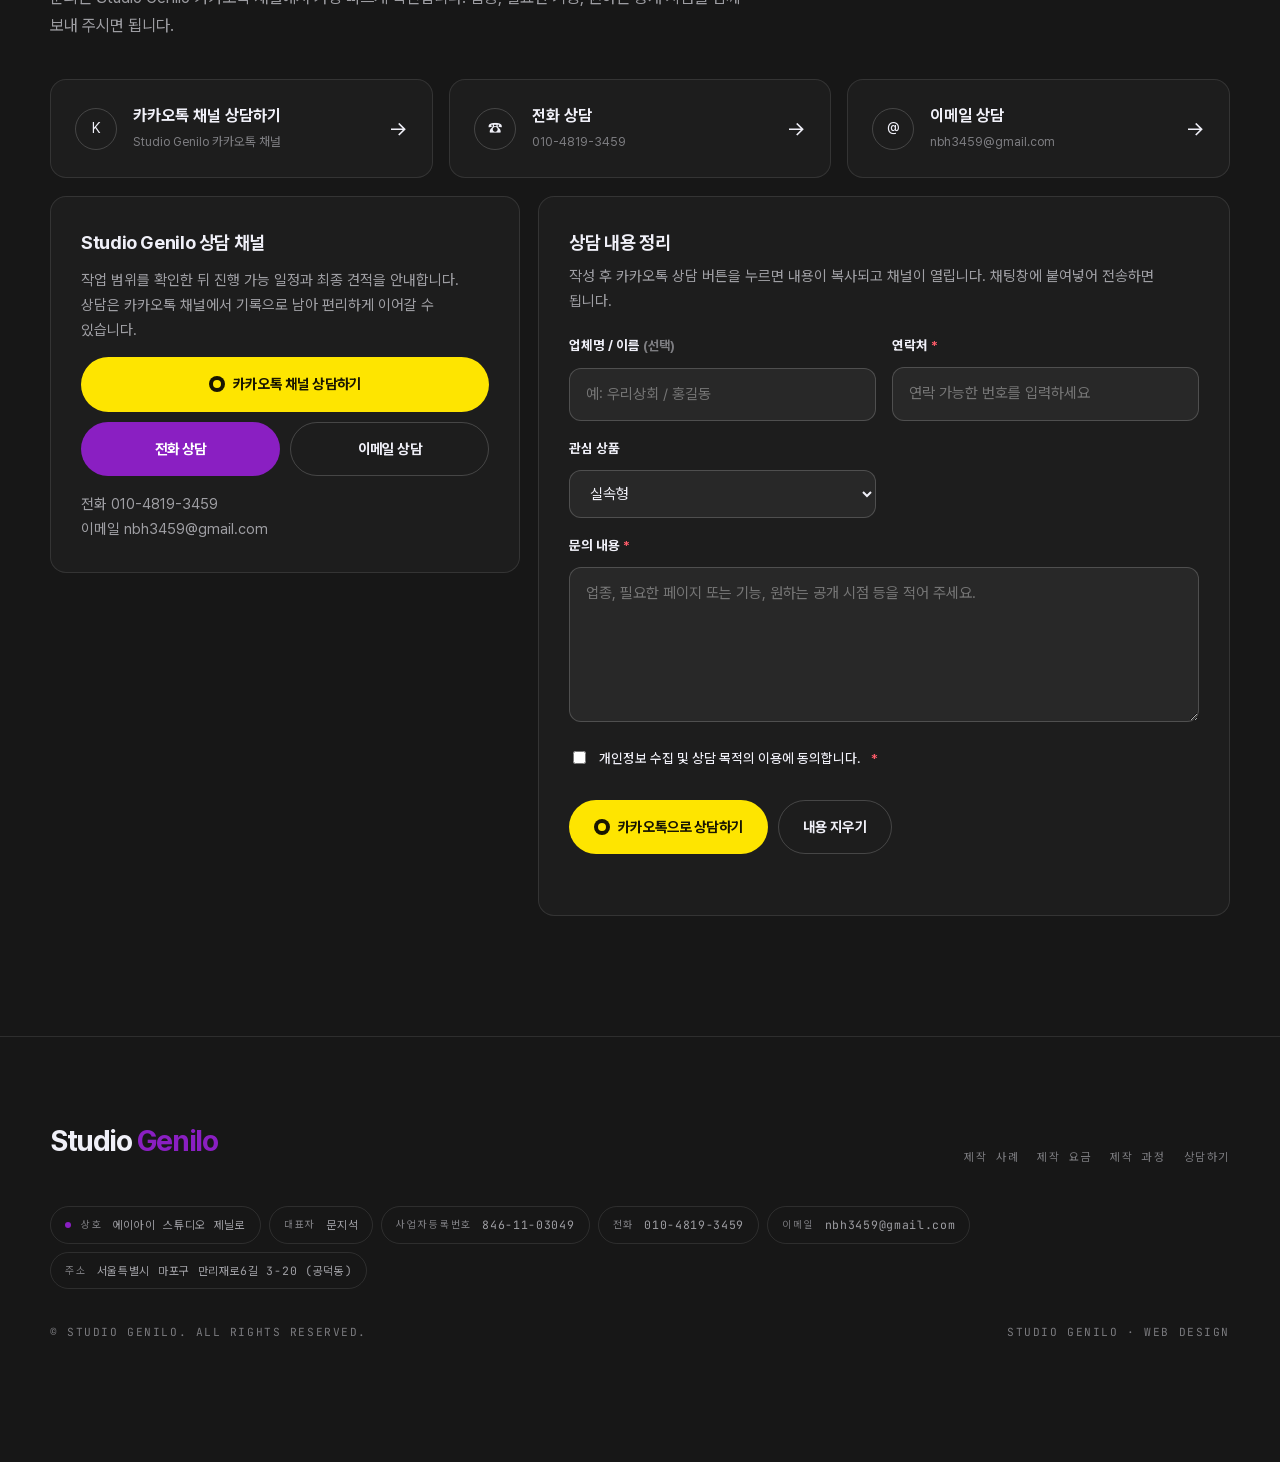
==== commit 4ef4af45: "Portfolio: add (주)대현산업 powder coating site Co-Authored-By: Claude Fable 5.1 <noreply@anthropic.com> " ====
--- a/_landing_backup.html
+++ b/_landing_backup.html
@@ -375,6 +375,7 @@
       <article class="card portfolio"><div class="portfolio-image"><img src="pajufreewaycil.jpg" alt="파주자유로장애인자립생활센터 홈페이지 미리보기" loading="lazy"></div><div class="portfolio-body"><strong>파주자유로장애인자립생활센터 홈페이지</strong><p>기관소개 · 자립생활 · 정보제공 · 활동지원서비스 · 커뮤니티</p><div class="portfolio-links"><button class="preview-btn" type="button" data-image="pajufreewaycil.jpg" data-title="파주자유로장애인자립생활센터 홈페이지">크게 보기</button><a class="visit-btn" href="https://pajufreewaycilcenter.co.kr" target="_blank" rel="noopener noreferrer">사이트 방문 <span class="arrow">→</span></a></div></div></article>
       <article class="card portfolio"><div class="portfolio-image"><img src="genilo-workspace.jpg" alt="Genilo AI 작업실 미리보기" loading="lazy"></div><div class="portfolio-body"><strong>Genilo AI 작업실</strong><p>챗봇 · 이미지 · 영상 · 음악 생성 · 로그인 · 크레딧 결제</p><div class="portfolio-links"><button class="preview-btn" type="button" data-image="genilo-workspace.jpg" data-title="Genilo AI 작업실">크게 보기</button><a class="visit-btn" href="https://genilo.kr/workspace.html?panel=chat" target="_blank" rel="noopener noreferrer">사이트 방문 <span class="arrow">→</span></a></div></div></article>
       <article class="card portfolio"><div class="portfolio-image"><img src="shuttledraw.jpg" alt="셔틀드로우 배드민턴 대진표 앱 미리보기" loading="lazy"></div><div class="portfolio-body"><strong>셔틀드로우 · 배드민턴 대진표 앱</strong><p>선수·급수 등록 · 팀 자동 편성 · 토너먼트 대진표 · 출석 관리</p><div class="portfolio-links"><button class="preview-btn" type="button" data-image="shuttledraw.jpg" data-title="셔틀드로우 · 배드민턴 대진표 앱">크게 보기</button><a class="visit-btn" href="https://nbh0000.github.io/shuttledraw/" target="_blank" rel="noopener noreferrer">사이트 방문 <span class="arrow">→</span></a></div></div></article>
+      <article class="card portfolio"><div class="portfolio-image"><img src="daehyun.jpg" alt="(주)대현산업 분체도장 홈페이지 미리보기" loading="lazy"></div><div class="portfolio-body"><strong>(주)대현산업 홈페이지</strong><p>회사소개 · 작업물 갤러리 · 온라인 견적문의 · 관리자 페이지</p><div class="portfolio-links"><button class="preview-btn" type="button" data-image="daehyun.jpg" data-title="(주)대현산업 홈페이지">크게 보기</button><a class="visit-btn" href="https://nbh0000.github.io/daehyun-industry-web/" target="_blank" rel="noopener noreferrer">사이트 방문 <span class="arrow">→</span></a></div></div></article>
       <article class="card portfolio"><div class="portfolio-empty">다음 제작 사례 준비 중</div><div class="portfolio-body"><strong>업종별 맞춤 웹 앱</strong><p>사업 소개, 예약·신청, 회원·관리자 기능 등 필요한 구성에 맞춰 제작합니다.</p></div></article>
     </div>
   </div>
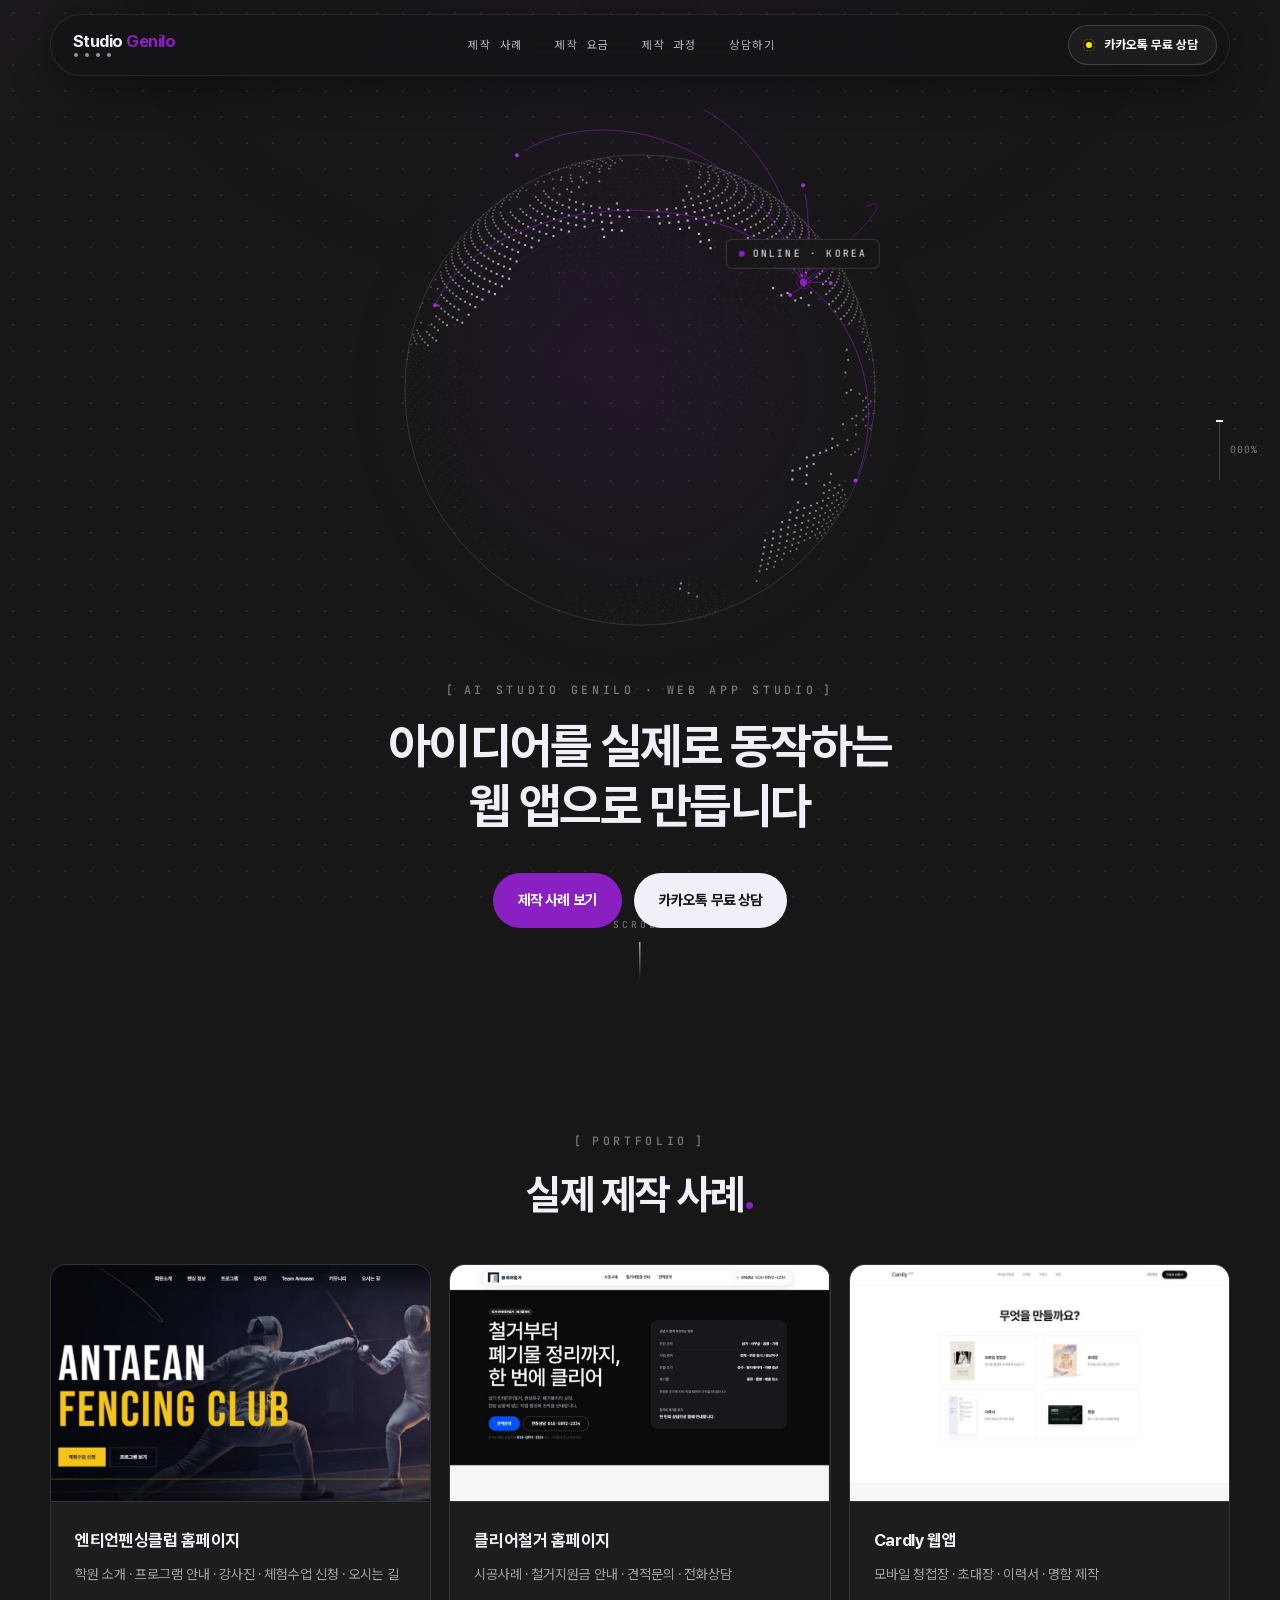
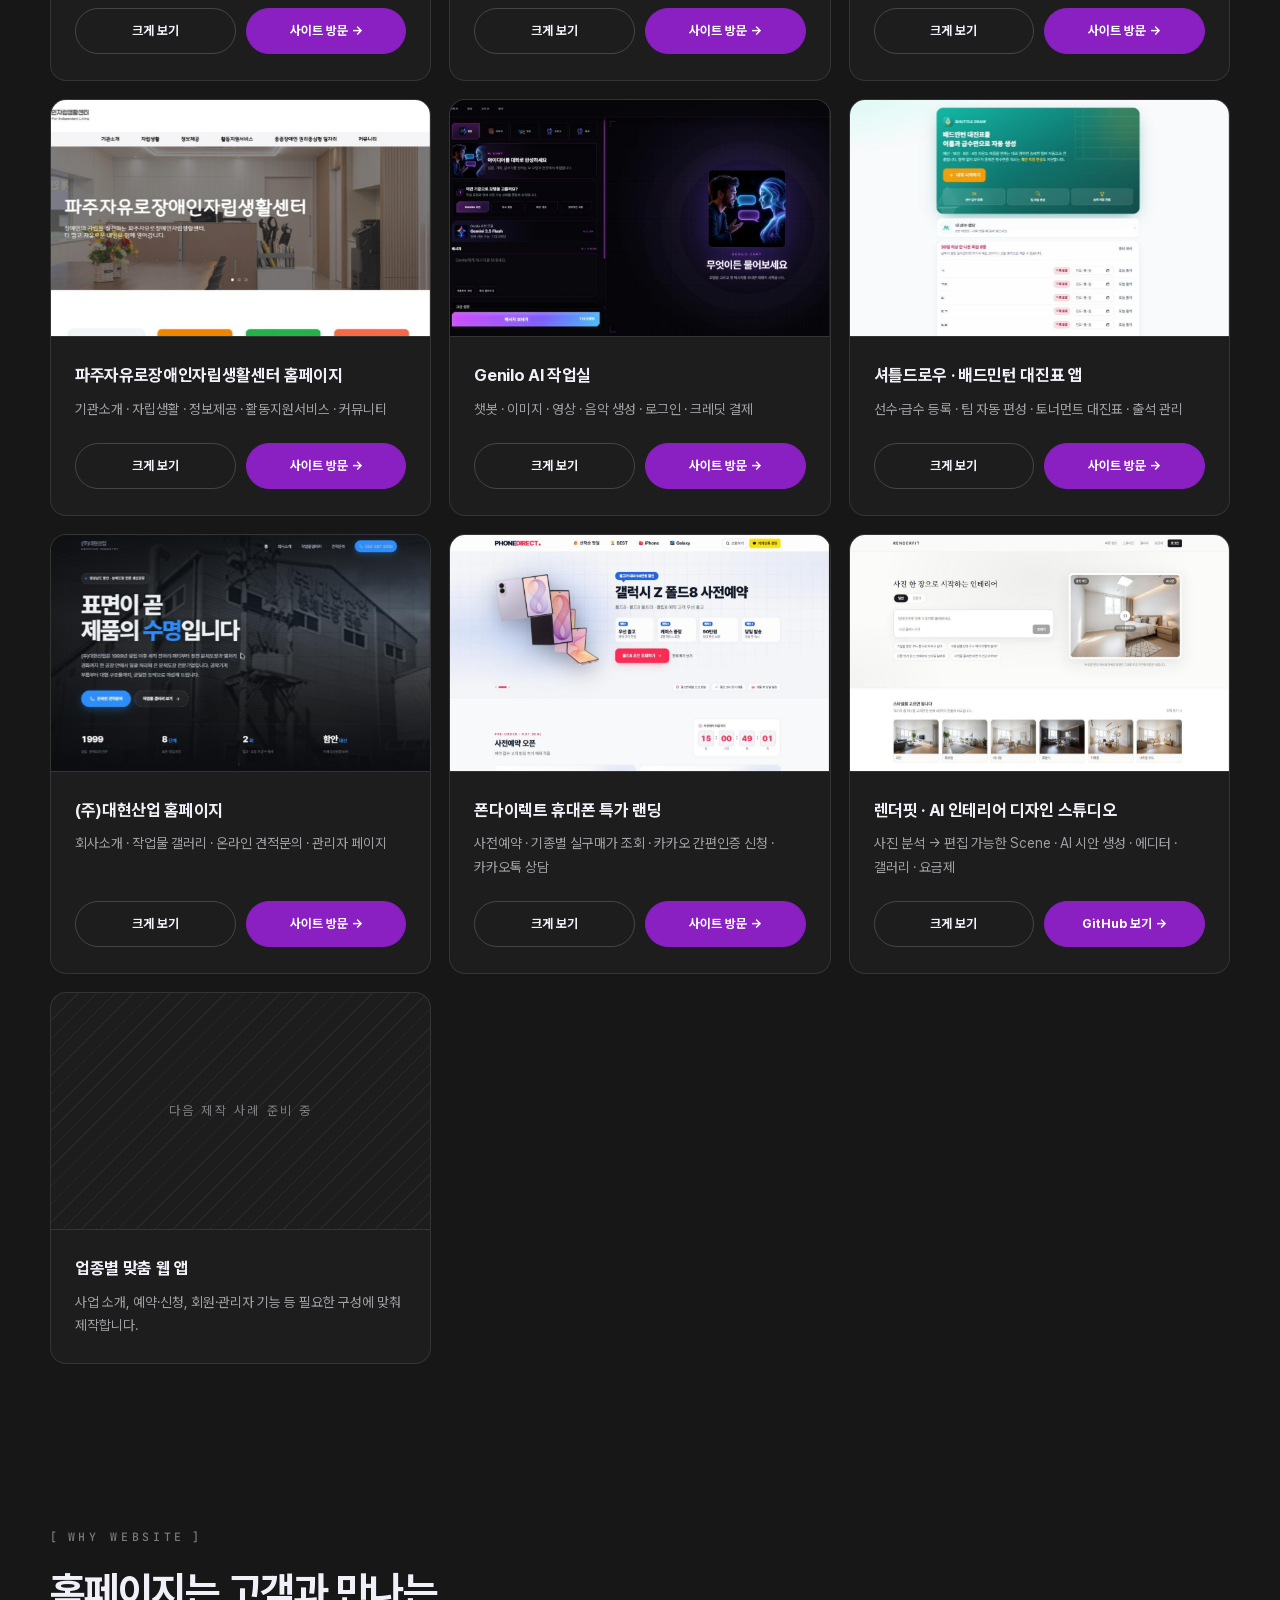
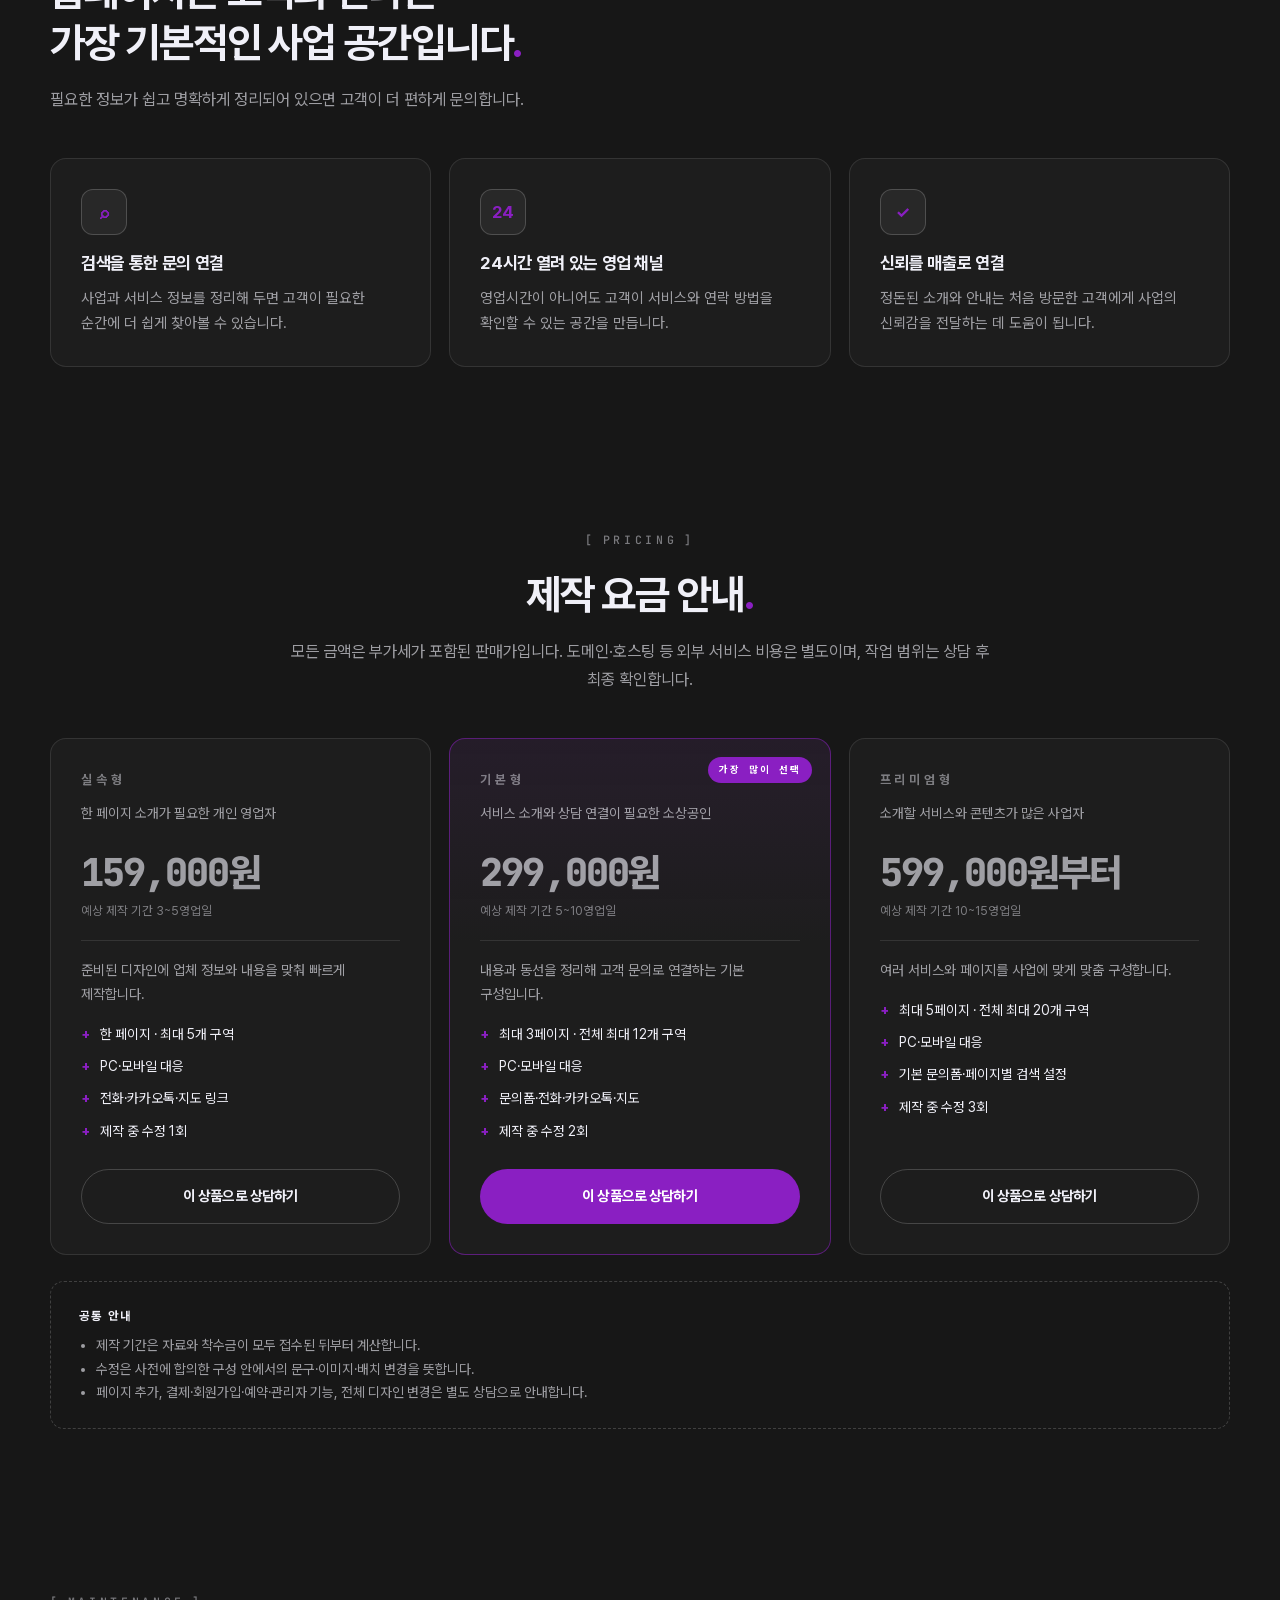
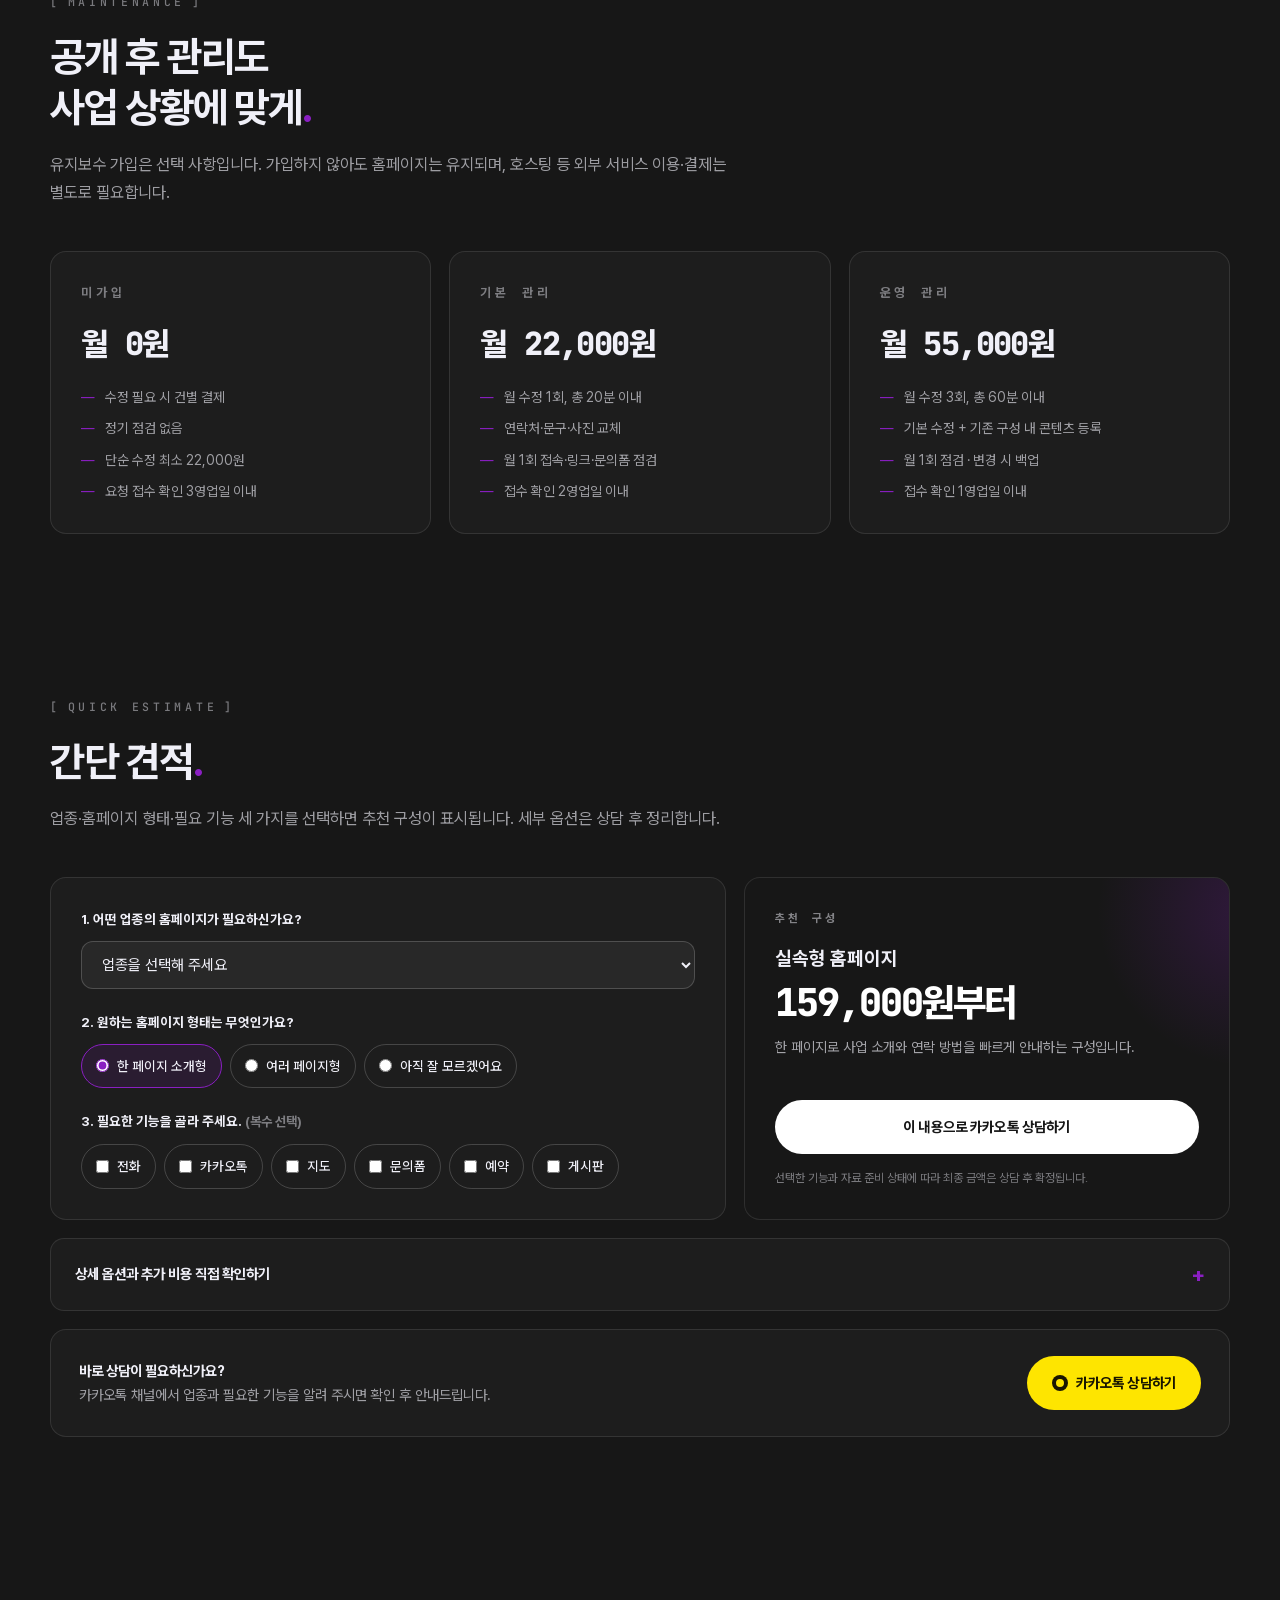
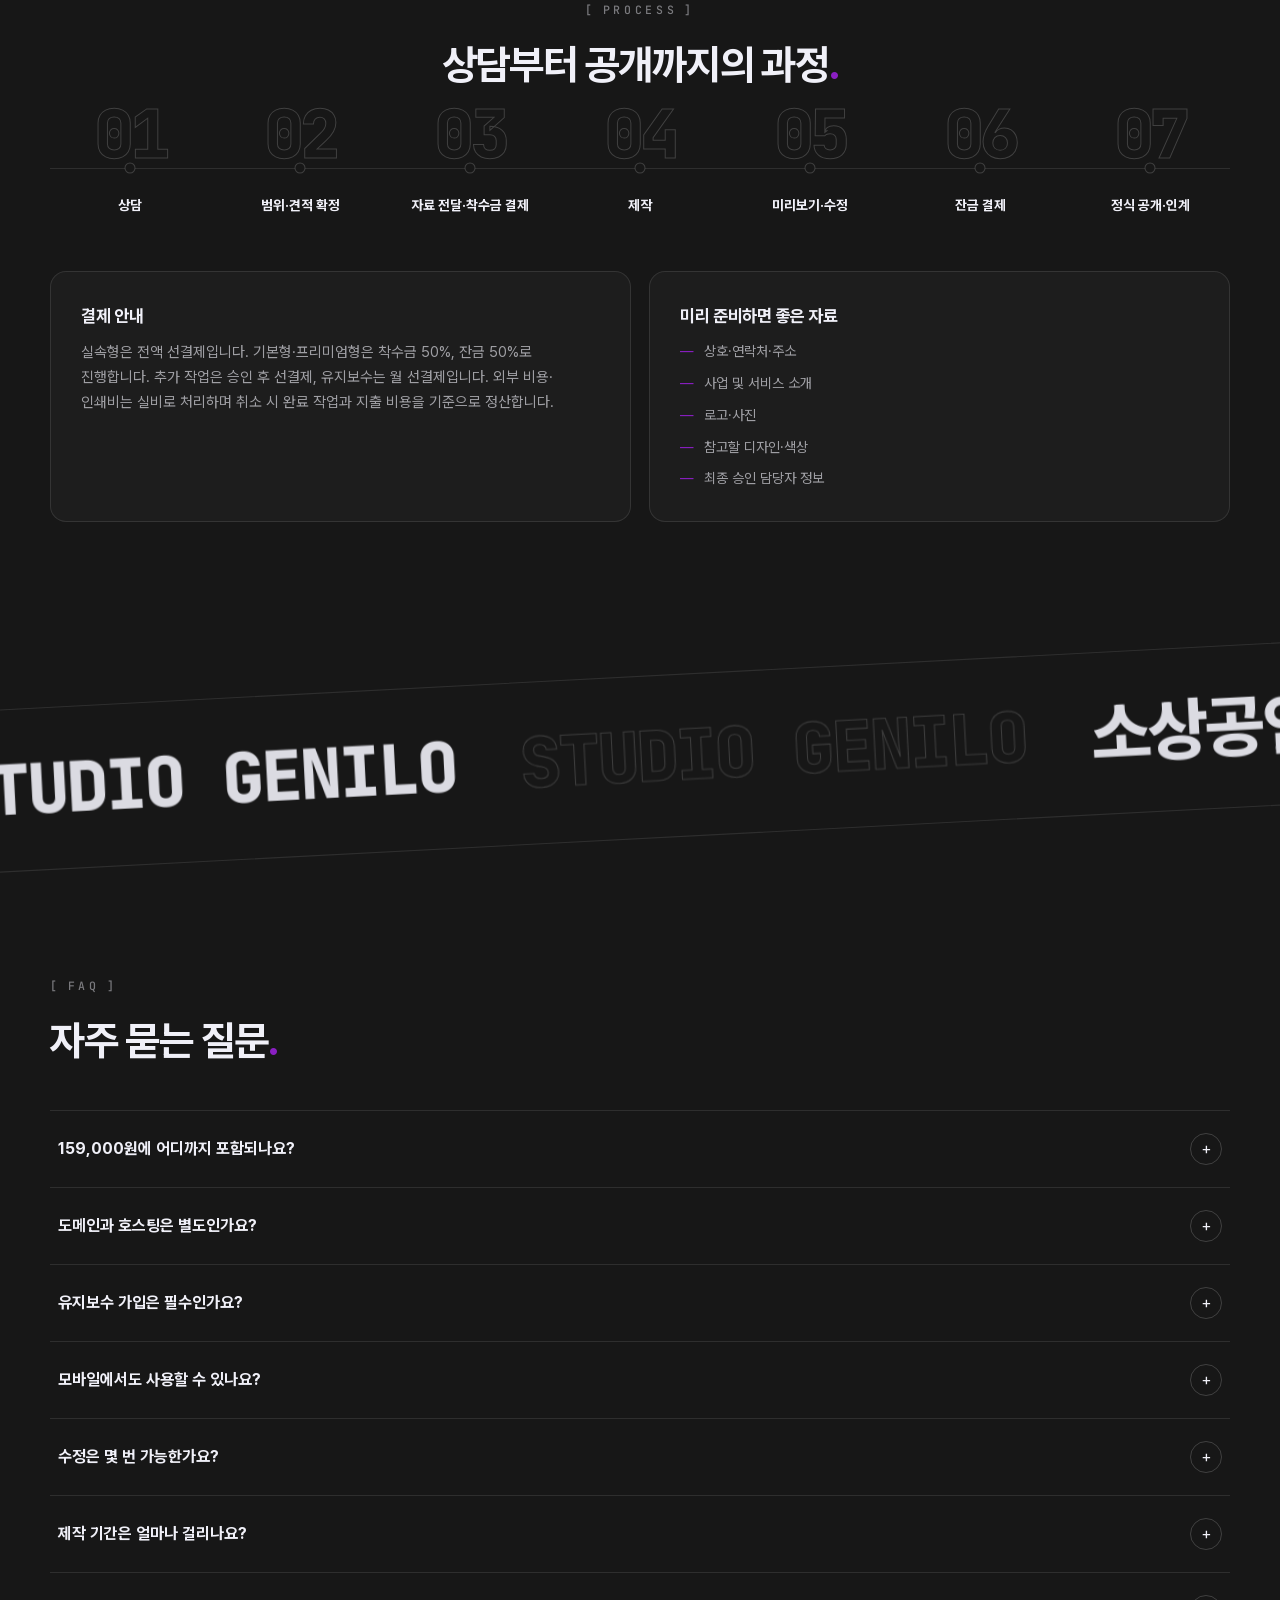
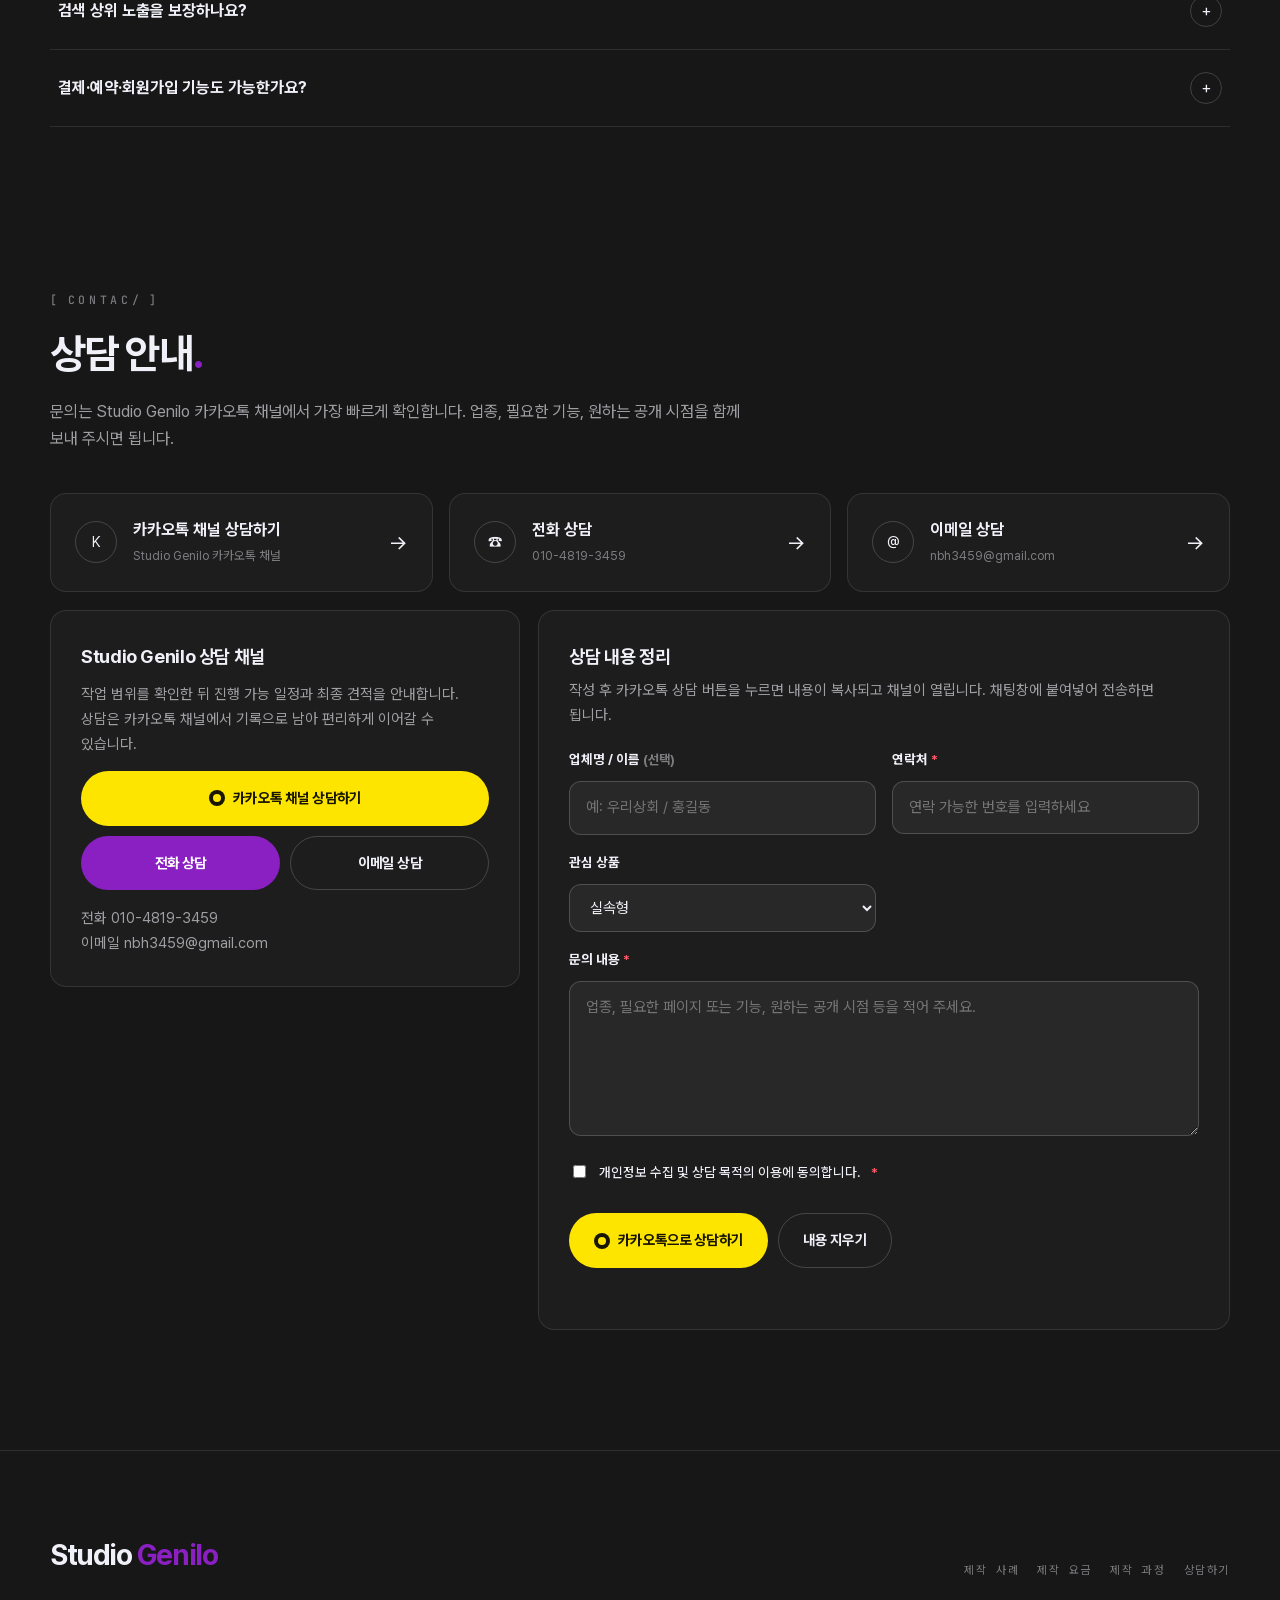
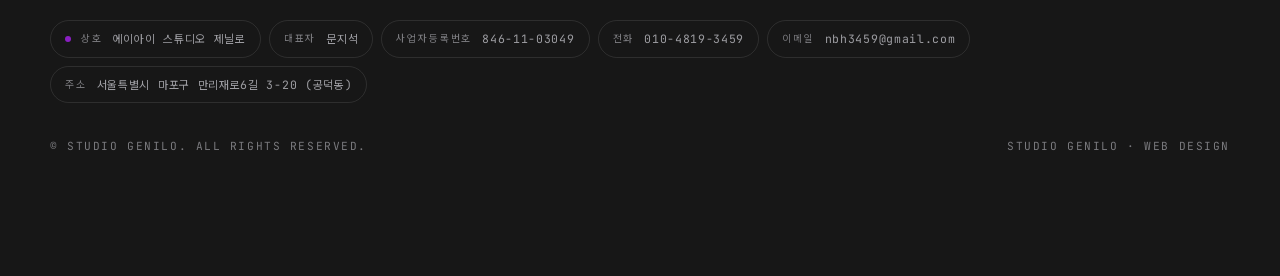
==== commit 4fffc193: "Portfolio: add 폰다이렉트 landing and 렌더핏 AI interior studio Co-Authored-By: Claude Fable 5.1 <noreply@an" ====
--- a/_landing_backup.html
+++ b/_landing_backup.html
@@ -376,6 +376,8 @@
       <article class="card portfolio"><div class="portfolio-image"><img src="genilo-workspace.jpg" alt="Genilo AI 작업실 미리보기" loading="lazy"></div><div class="portfolio-body"><strong>Genilo AI 작업실</strong><p>챗봇 · 이미지 · 영상 · 음악 생성 · 로그인 · 크레딧 결제</p><div class="portfolio-links"><button class="preview-btn" type="button" data-image="genilo-workspace.jpg" data-title="Genilo AI 작업실">크게 보기</button><a class="visit-btn" href="https://genilo.kr/workspace.html?panel=chat" target="_blank" rel="noopener noreferrer">사이트 방문 <span class="arrow">→</span></a></div></div></article>
       <article class="card portfolio"><div class="portfolio-image"><img src="shuttledraw.jpg" alt="셔틀드로우 배드민턴 대진표 앱 미리보기" loading="lazy"></div><div class="portfolio-body"><strong>셔틀드로우 · 배드민턴 대진표 앱</strong><p>선수·급수 등록 · 팀 자동 편성 · 토너먼트 대진표 · 출석 관리</p><div class="portfolio-links"><button class="preview-btn" type="button" data-image="shuttledraw.jpg" data-title="셔틀드로우 · 배드민턴 대진표 앱">크게 보기</button><a class="visit-btn" href="https://nbh0000.github.io/shuttledraw/" target="_blank" rel="noopener noreferrer">사이트 방문 <span class="arrow">→</span></a></div></div></article>
       <article class="card portfolio"><div class="portfolio-image"><img src="daehyun.jpg" alt="(주)대현산업 분체도장 홈페이지 미리보기" loading="lazy"></div><div class="portfolio-body"><strong>(주)대현산업 홈페이지</strong><p>회사소개 · 작업물 갤러리 · 온라인 견적문의 · 관리자 페이지</p><div class="portfolio-links"><button class="preview-btn" type="button" data-image="daehyun.jpg" data-title="(주)대현산업 홈페이지">크게 보기</button><a class="visit-btn" href="https://nbh0000.github.io/daehyun-industry-web/" target="_blank" rel="noopener noreferrer">사이트 방문 <span class="arrow">→</span></a></div></div></article>
+      <article class="card portfolio"><div class="portfolio-image"><img src="phonedirect.jpg" alt="폰다이렉트 휴대폰 특가 랜딩 미리보기" loading="lazy"></div><div class="portfolio-body"><strong>폰다이렉트 휴대폰 특가 랜딩</strong><p>사전예약 · 기종별 실구매가 조회 · 카카오 간편인증 신청 · 카카오톡 상담</p><div class="portfolio-links"><button class="preview-btn" type="button" data-image="phonedirect.jpg" data-title="폰다이렉트 휴대폰 특가 랜딩">크게 보기</button><a class="visit-btn" href="https://nbh0000.github.io/phoneshop-web/" target="_blank" rel="noopener noreferrer">사이트 방문 <span class="arrow">→</span></a></div></div></article>
+      <article class="card portfolio"><div class="portfolio-image"><img src="renderfit.jpg" alt="렌더핏 AI 인테리어 디자인 스튜디오 미리보기" loading="lazy"></div><div class="portfolio-body"><strong>렌더핏 · AI 인테리어 디자인 스튜디오</strong><p>사진 분석 → 편집 가능한 Scene · AI 시안 생성 · 에디터 · 갤러리 · 요금제</p><div class="portfolio-links"><button class="preview-btn" type="button" data-image="renderfit.jpg" data-title="렌더핏 · AI 인테리어 디자인 스튜디오">크게 보기</button><a class="visit-btn" href="https://github.com/nbh0000/renderfit" target="_blank" rel="noopener noreferrer">GitHub 보기 <span class="arrow">→</span></a></div></div></article>
       <article class="card portfolio"><div class="portfolio-empty">다음 제작 사례 준비 중</div><div class="portfolio-body"><strong>업종별 맞춤 웹 앱</strong><p>사업 소개, 예약·신청, 회원·관리자 기능 등 필요한 구성에 맞춰 제작합니다.</p></div></article>
     </div>
   </div>
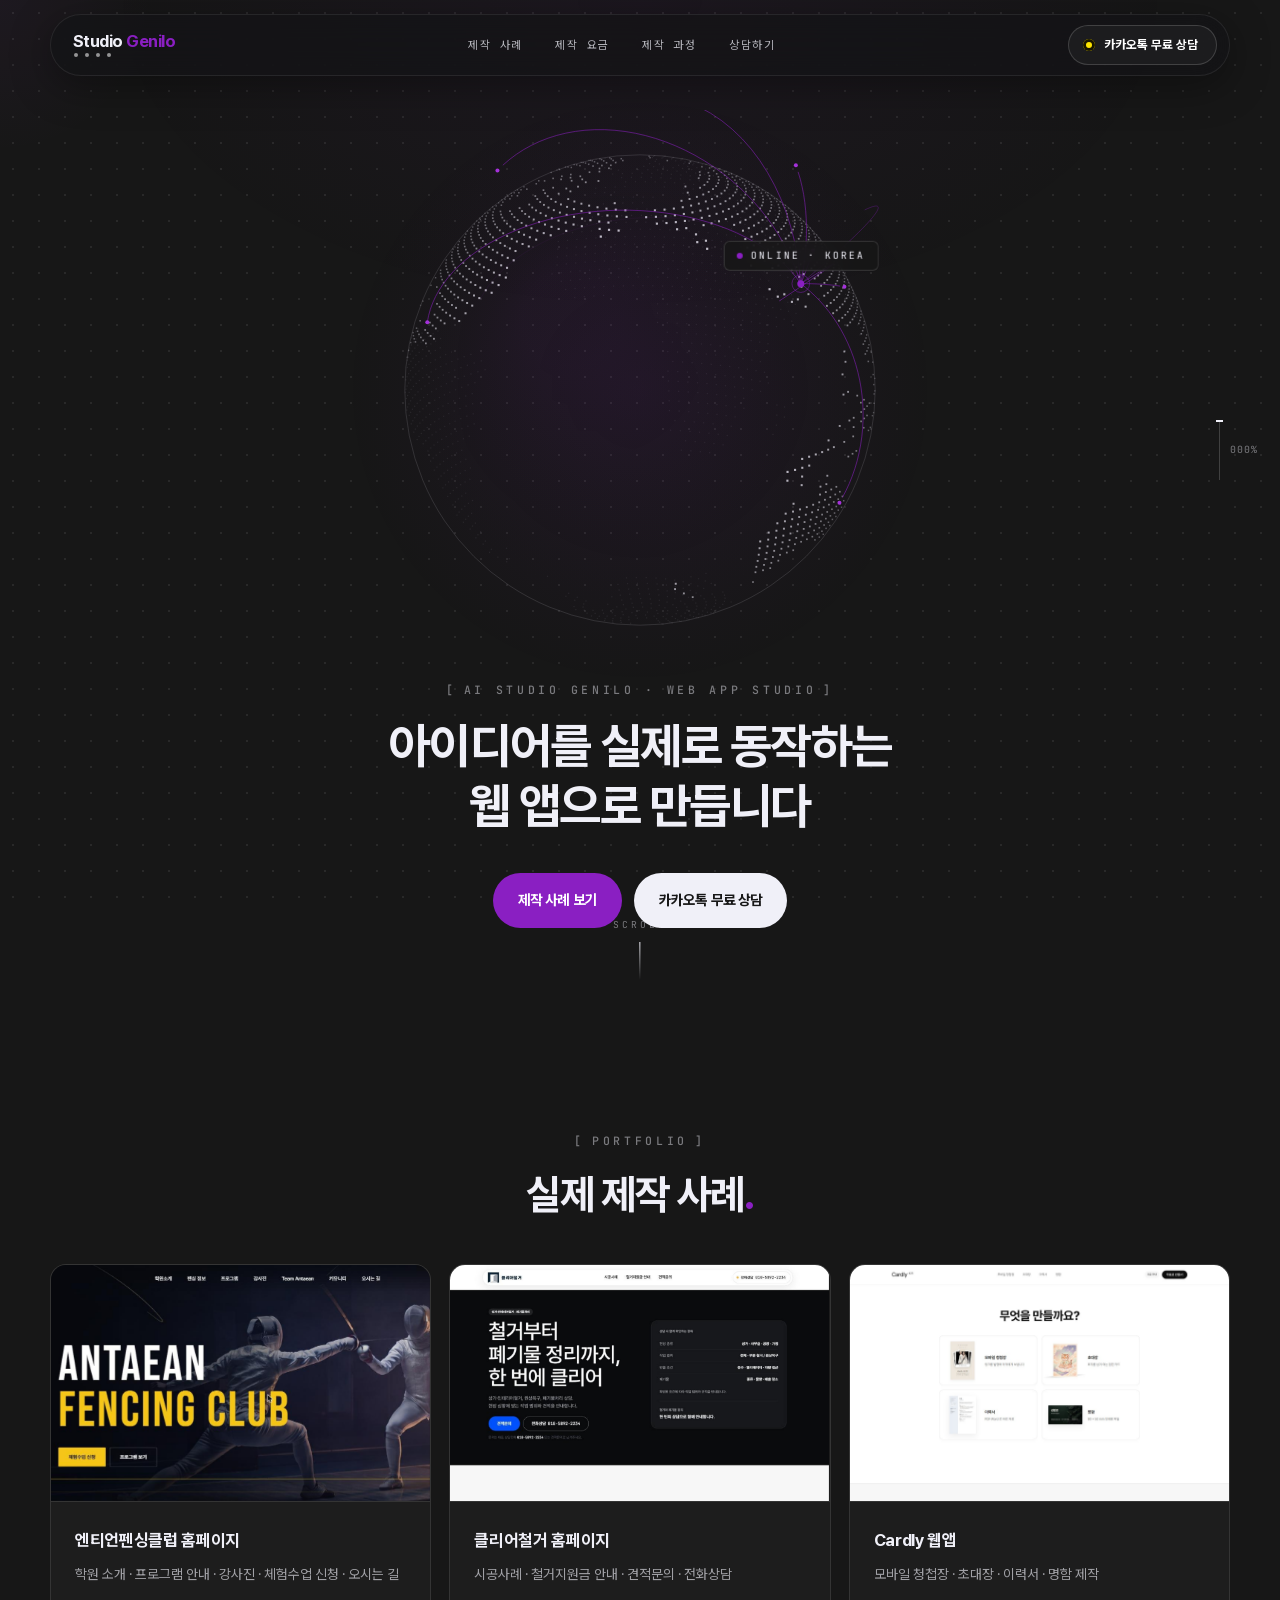
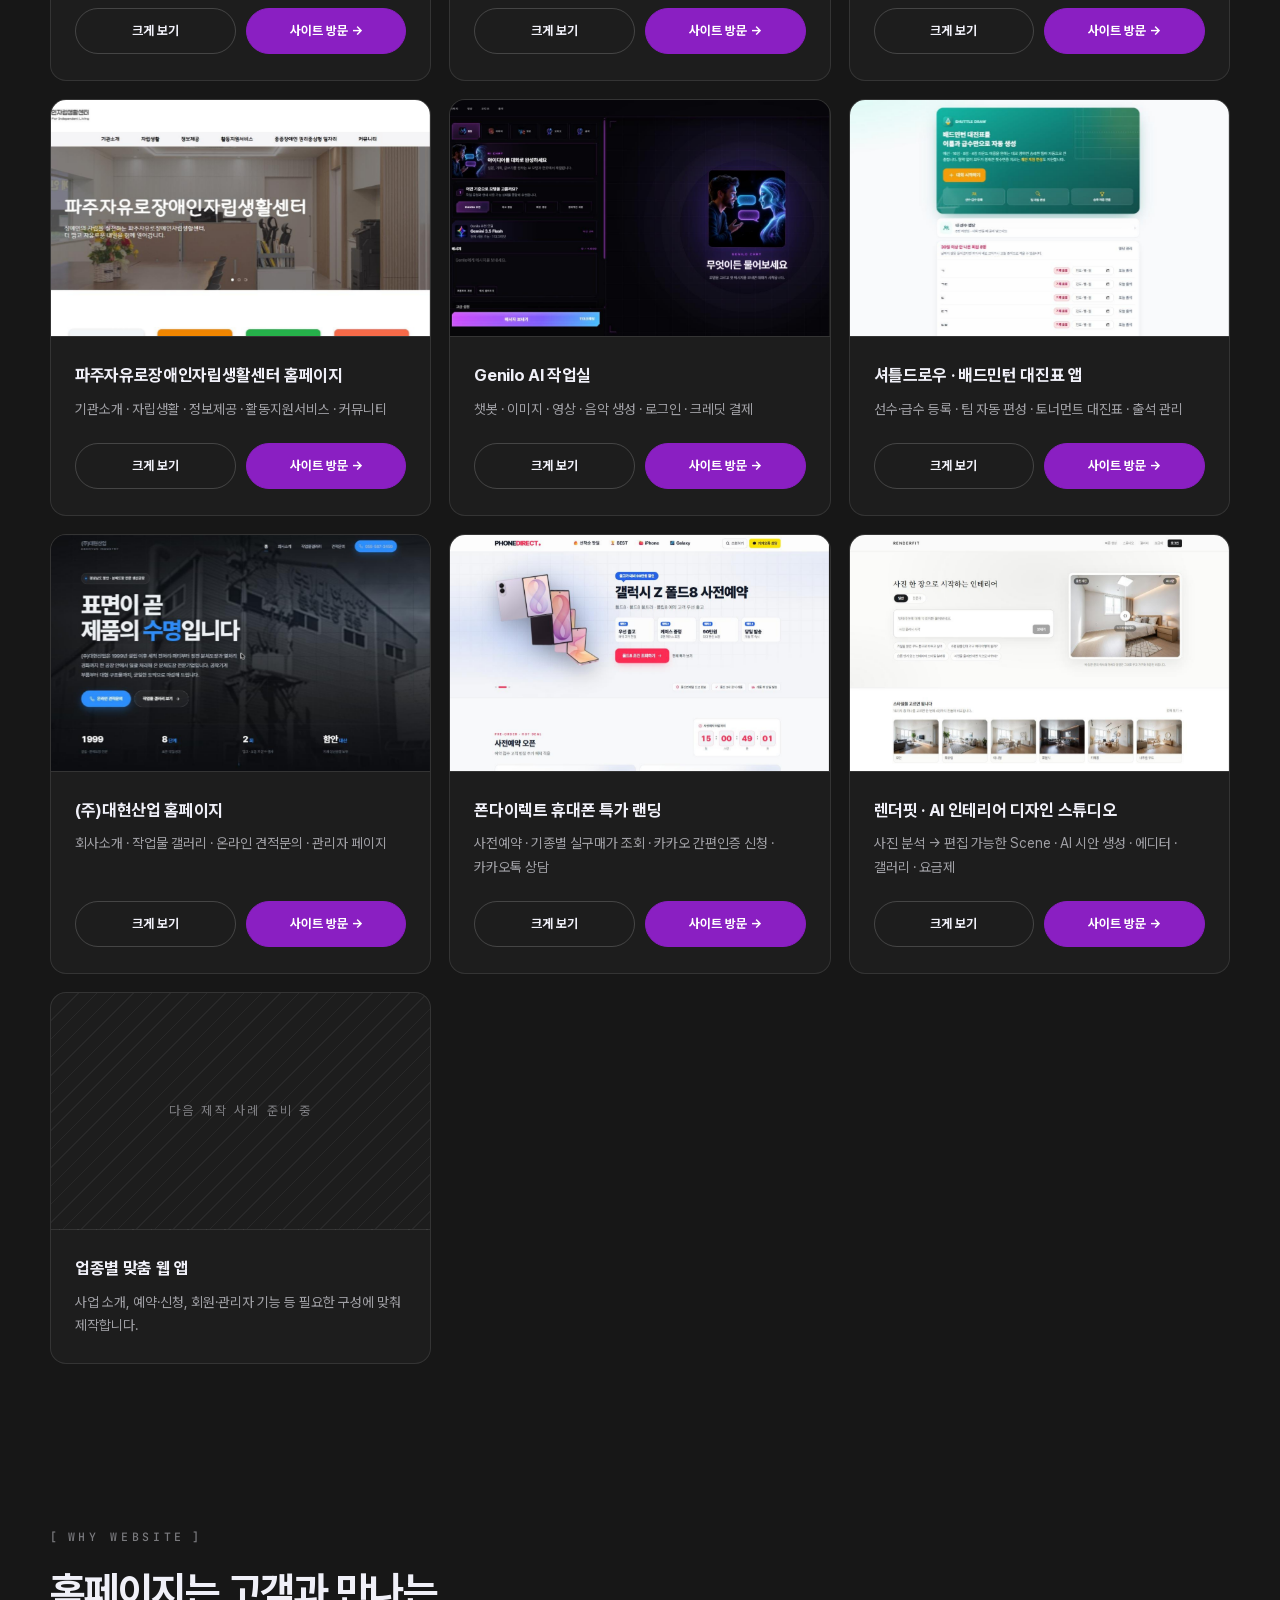
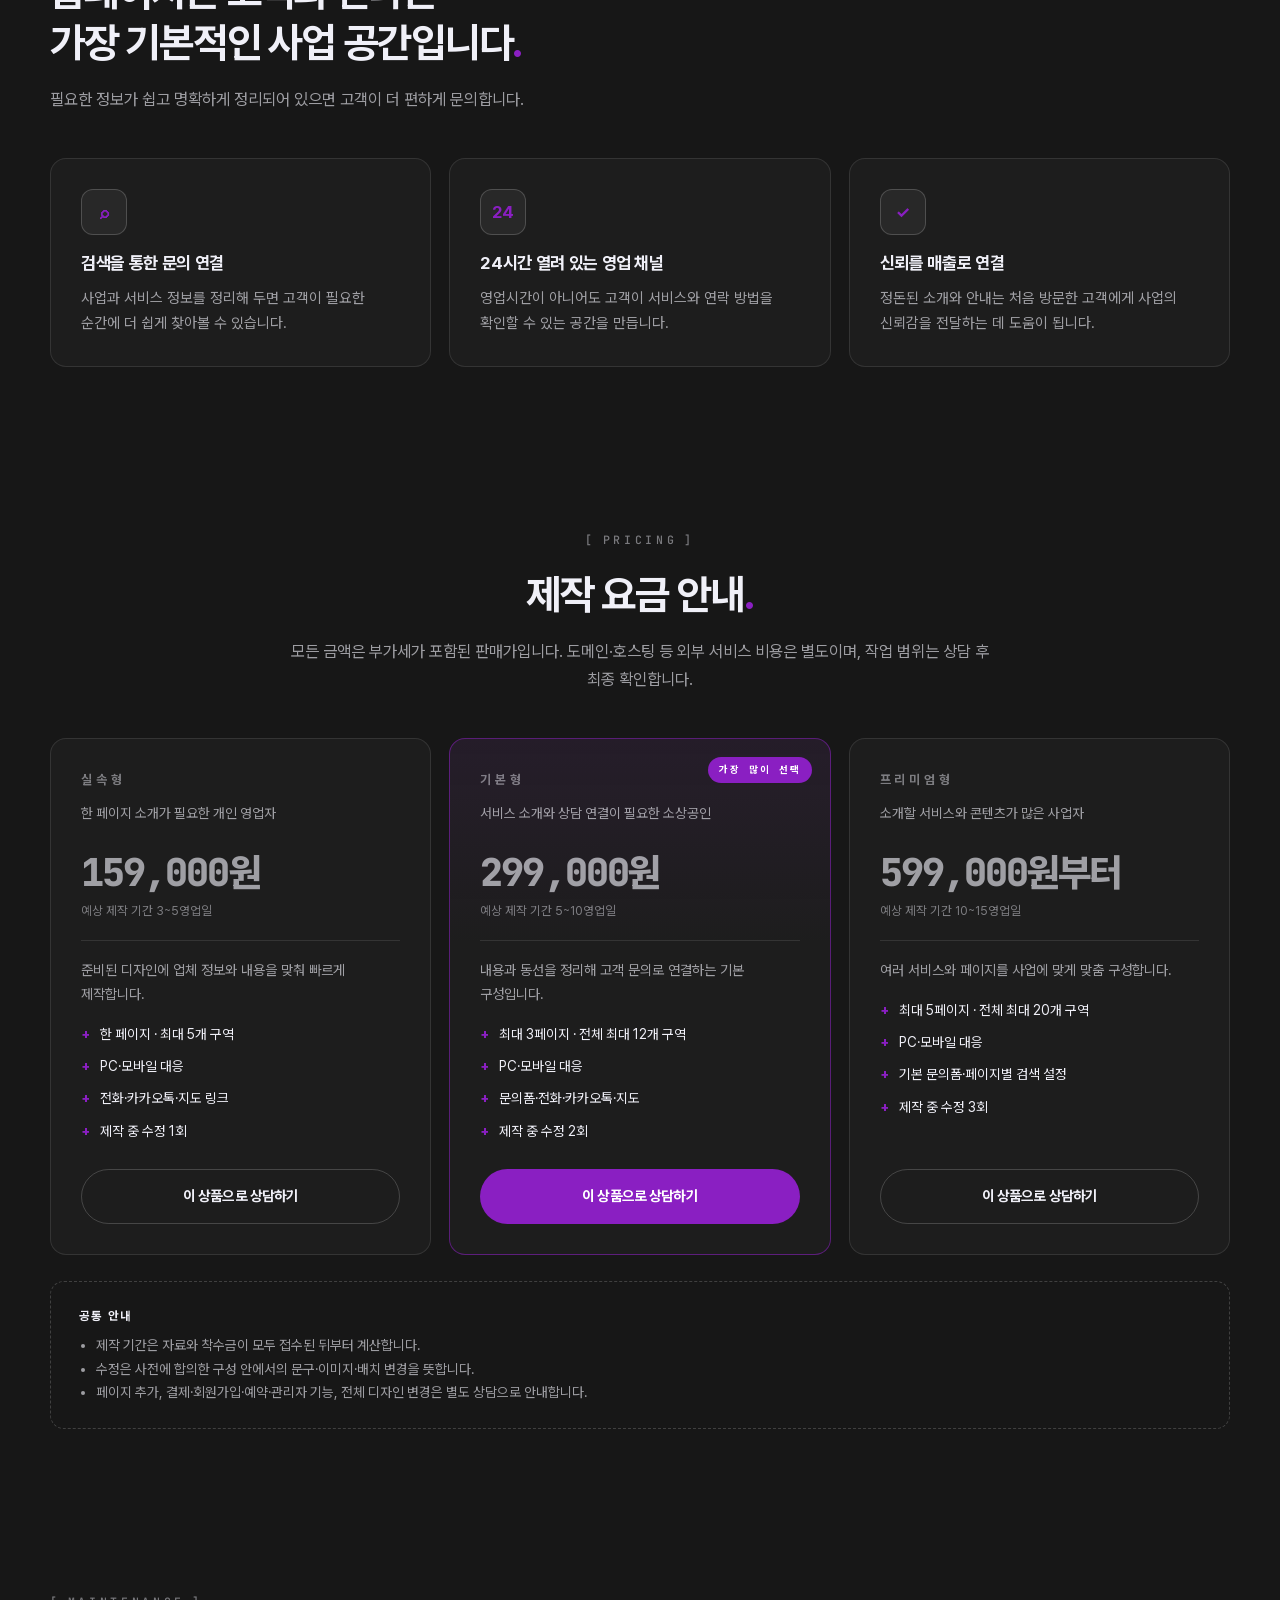
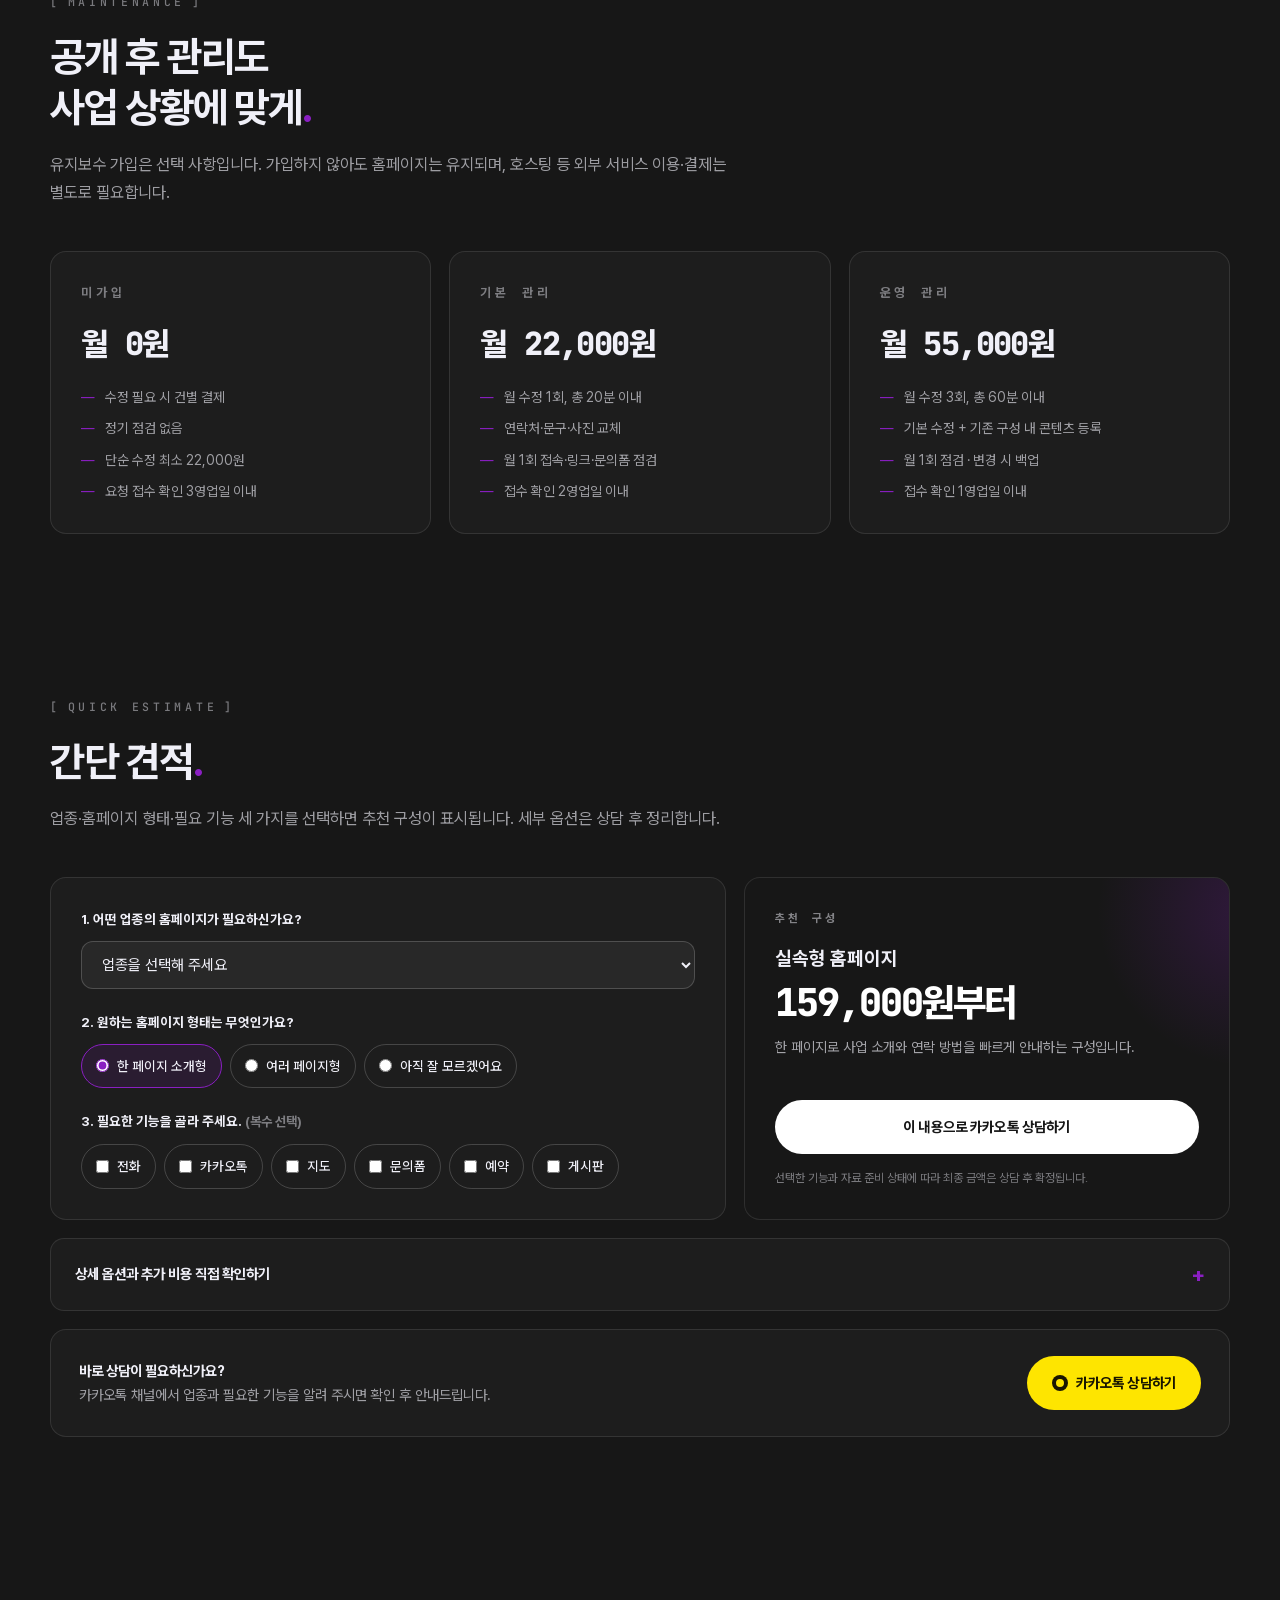
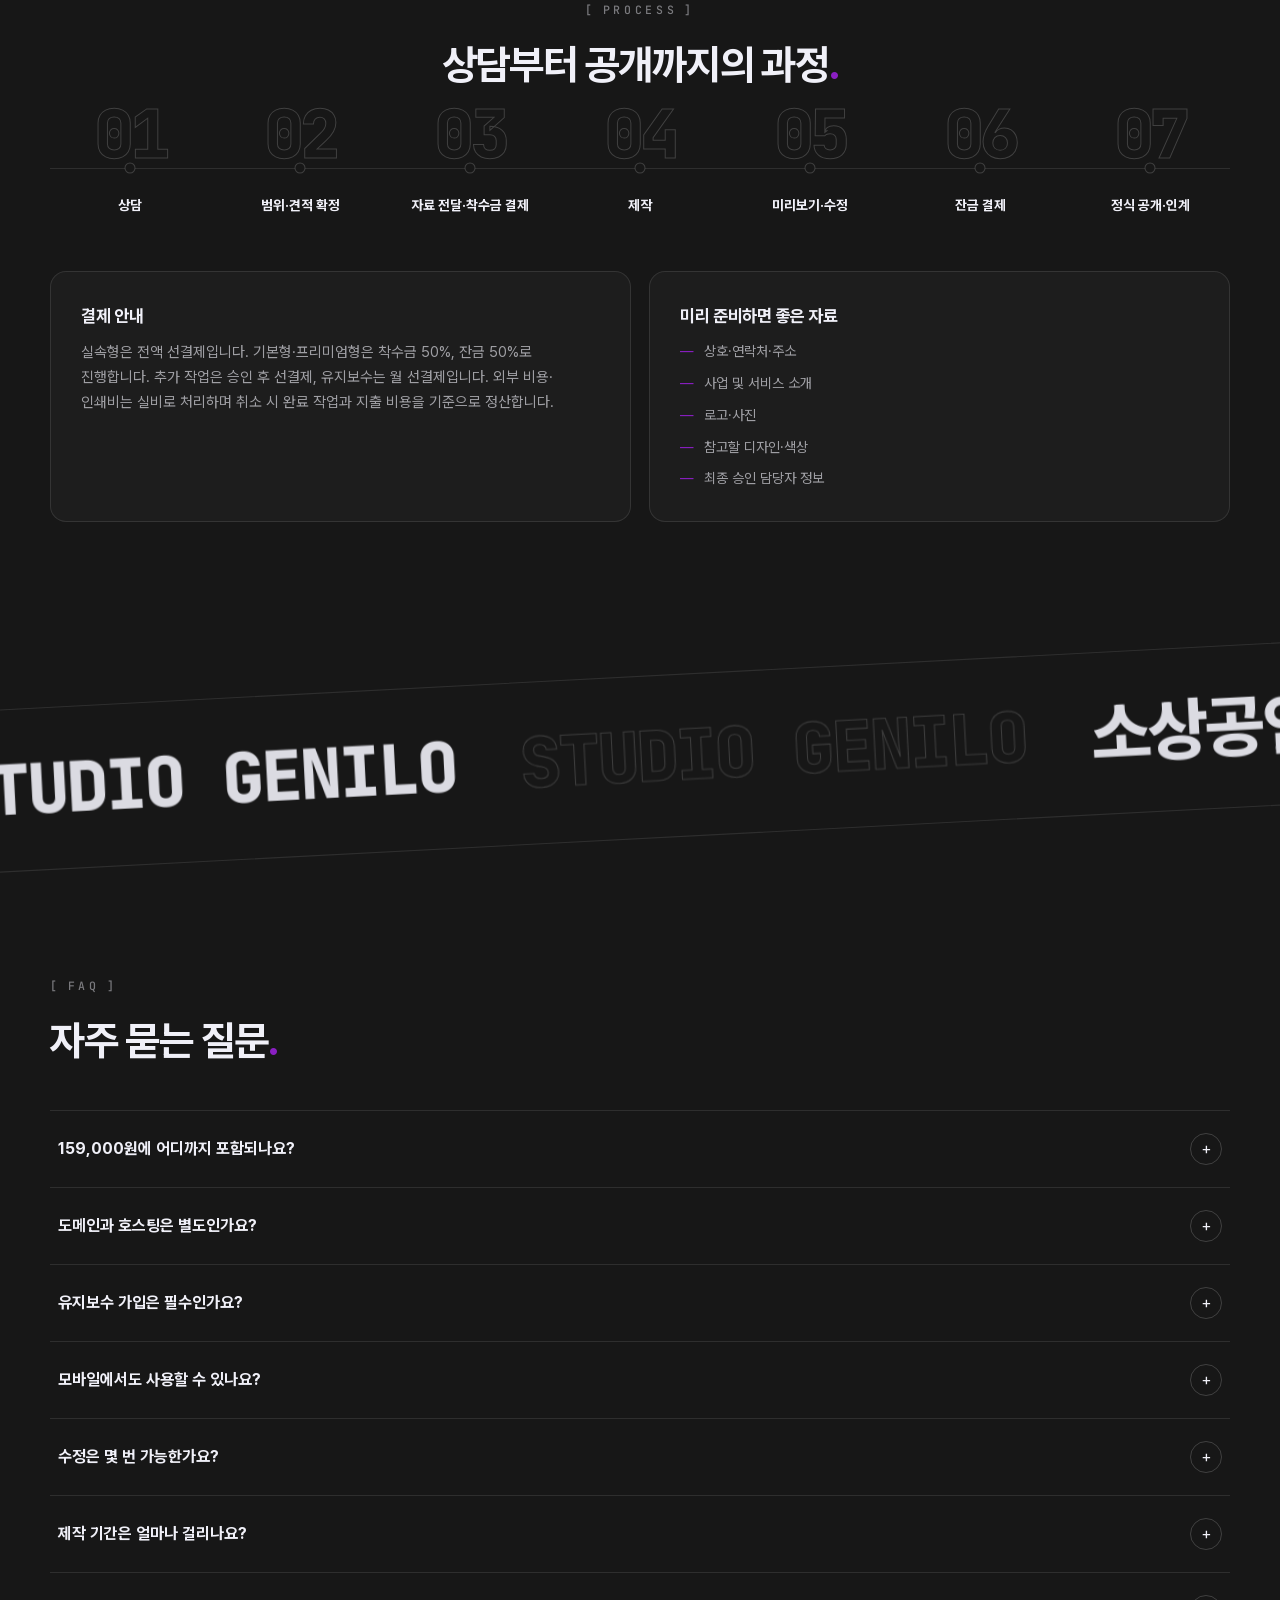
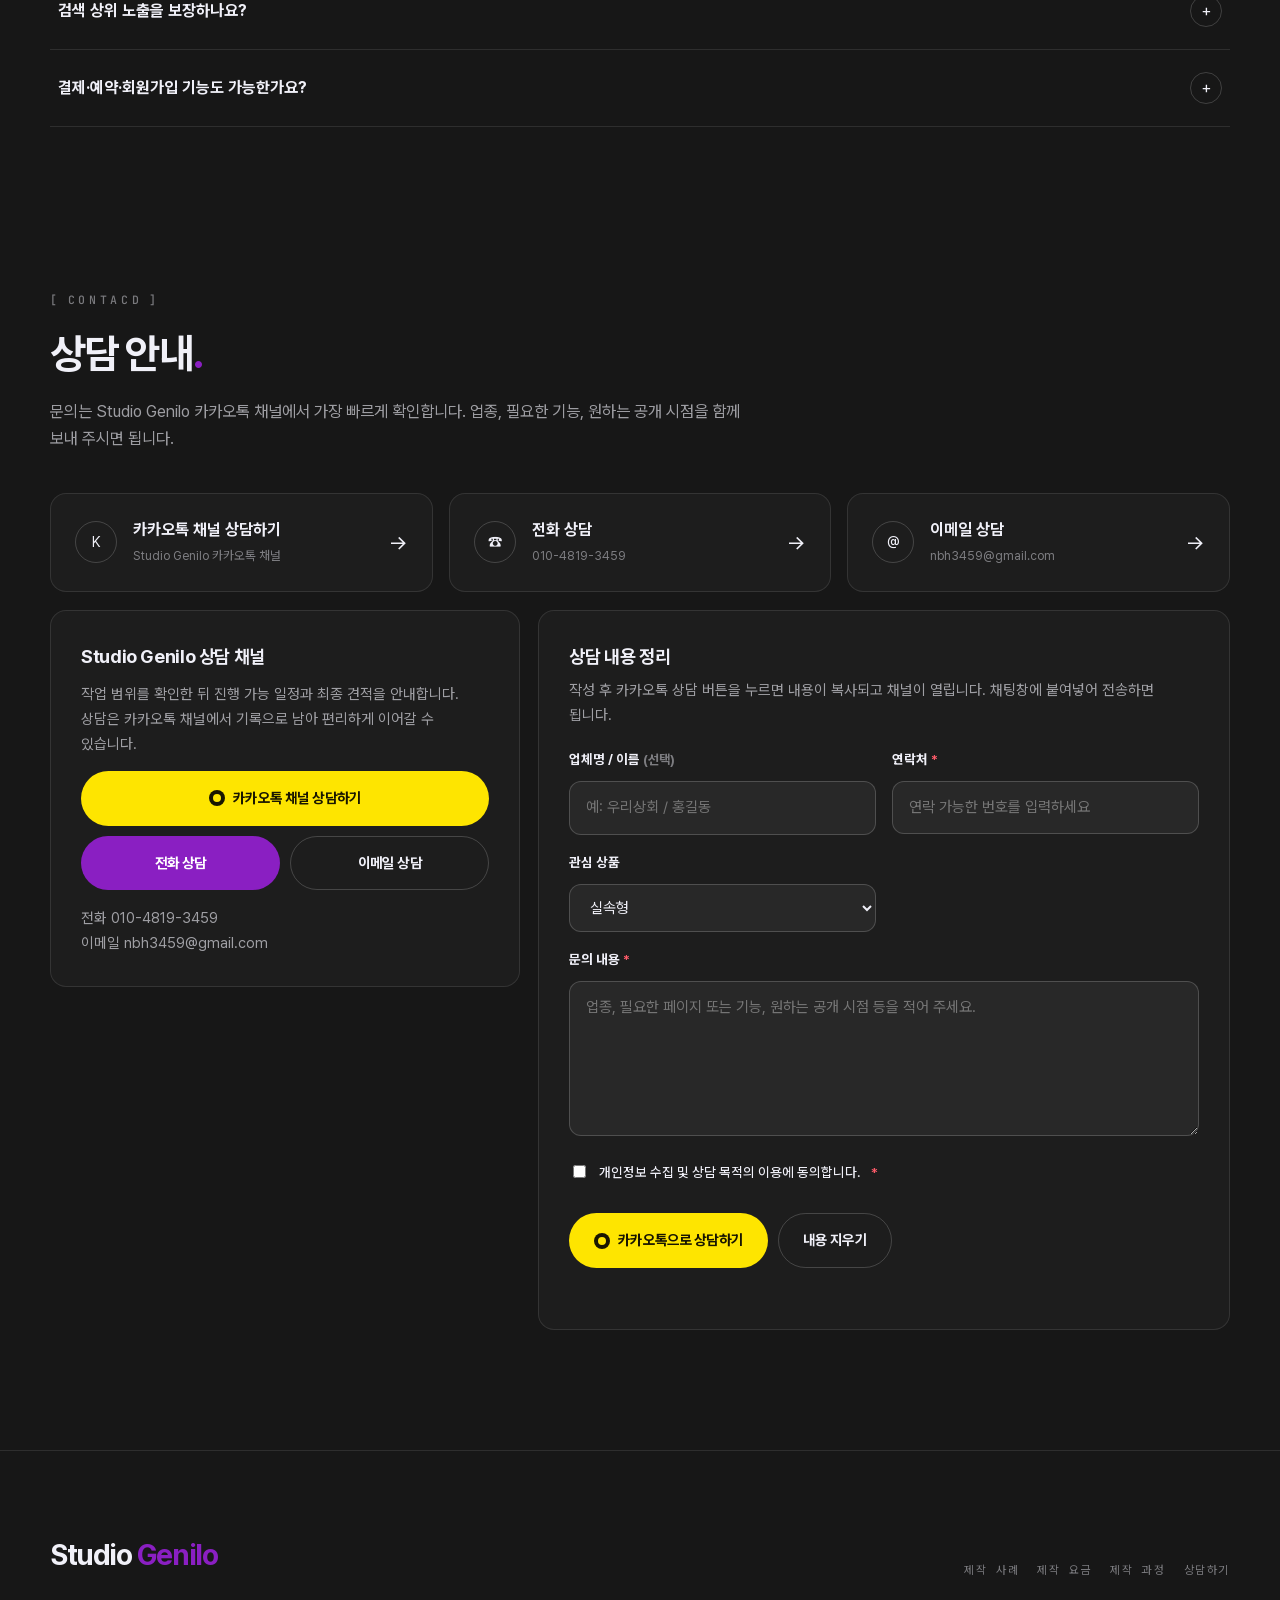
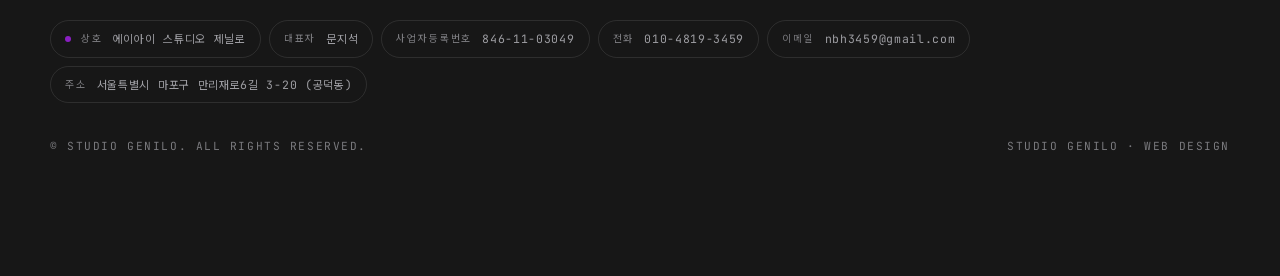
==== commit b063a682: "Portfolio: link 렌더핏 to its GitHub Pages preview Co-Authored-By: Claude Fable 5.1 <noreply@anthropic." ====
--- a/_landing_backup.html
+++ b/_landing_backup.html
@@ -377,7 +377,7 @@
       <article class="card portfolio"><div class="portfolio-image"><img src="shuttledraw.jpg" alt="셔틀드로우 배드민턴 대진표 앱 미리보기" loading="lazy"></div><div class="portfolio-body"><strong>셔틀드로우 · 배드민턴 대진표 앱</strong><p>선수·급수 등록 · 팀 자동 편성 · 토너먼트 대진표 · 출석 관리</p><div class="portfolio-links"><button class="preview-btn" type="button" data-image="shuttledraw.jpg" data-title="셔틀드로우 · 배드민턴 대진표 앱">크게 보기</button><a class="visit-btn" href="https://nbh0000.github.io/shuttledraw/" target="_blank" rel="noopener noreferrer">사이트 방문 <span class="arrow">→</span></a></div></div></article>
       <article class="card portfolio"><div class="portfolio-image"><img src="daehyun.jpg" alt="(주)대현산업 분체도장 홈페이지 미리보기" loading="lazy"></div><div class="portfolio-body"><strong>(주)대현산업 홈페이지</strong><p>회사소개 · 작업물 갤러리 · 온라인 견적문의 · 관리자 페이지</p><div class="portfolio-links"><button class="preview-btn" type="button" data-image="daehyun.jpg" data-title="(주)대현산업 홈페이지">크게 보기</button><a class="visit-btn" href="https://nbh0000.github.io/daehyun-industry-web/" target="_blank" rel="noopener noreferrer">사이트 방문 <span class="arrow">→</span></a></div></div></article>
       <article class="card portfolio"><div class="portfolio-image"><img src="phonedirect.jpg" alt="폰다이렉트 휴대폰 특가 랜딩 미리보기" loading="lazy"></div><div class="portfolio-body"><strong>폰다이렉트 휴대폰 특가 랜딩</strong><p>사전예약 · 기종별 실구매가 조회 · 카카오 간편인증 신청 · 카카오톡 상담</p><div class="portfolio-links"><button class="preview-btn" type="button" data-image="phonedirect.jpg" data-title="폰다이렉트 휴대폰 특가 랜딩">크게 보기</button><a class="visit-btn" href="https://nbh0000.github.io/phoneshop-web/" target="_blank" rel="noopener noreferrer">사이트 방문 <span class="arrow">→</span></a></div></div></article>
-      <article class="card portfolio"><div class="portfolio-image"><img src="renderfit.jpg" alt="렌더핏 AI 인테리어 디자인 스튜디오 미리보기" loading="lazy"></div><div class="portfolio-body"><strong>렌더핏 · AI 인테리어 디자인 스튜디오</strong><p>사진 분석 → 편집 가능한 Scene · AI 시안 생성 · 에디터 · 갤러리 · 요금제</p><div class="portfolio-links"><button class="preview-btn" type="button" data-image="renderfit.jpg" data-title="렌더핏 · AI 인테리어 디자인 스튜디오">크게 보기</button><a class="visit-btn" href="https://github.com/nbh0000/renderfit" target="_blank" rel="noopener noreferrer">GitHub 보기 <span class="arrow">→</span></a></div></div></article>
+      <article class="card portfolio"><div class="portfolio-image"><img src="renderfit.jpg" alt="렌더핏 AI 인테리어 디자인 스튜디오 미리보기" loading="lazy"></div><div class="portfolio-body"><strong>렌더핏 · AI 인테리어 디자인 스튜디오</strong><p>사진 분석 → 편집 가능한 Scene · AI 시안 생성 · 에디터 · 갤러리 · 요금제</p><div class="portfolio-links"><button class="preview-btn" type="button" data-image="renderfit.jpg" data-title="렌더핏 · AI 인테리어 디자인 스튜디오">크게 보기</button><a class="visit-btn" href="https://nbh0000.github.io/renderfit-preview/" target="_blank" rel="noopener noreferrer">사이트 방문 <span class="arrow">→</span></a></div></div></article>
       <article class="card portfolio"><div class="portfolio-empty">다음 제작 사례 준비 중</div><div class="portfolio-body"><strong>업종별 맞춤 웹 앱</strong><p>사업 소개, 예약·신청, 회원·관리자 기능 등 필요한 구성에 맞춰 제작합니다.</p></div></article>
     </div>
   </div>
